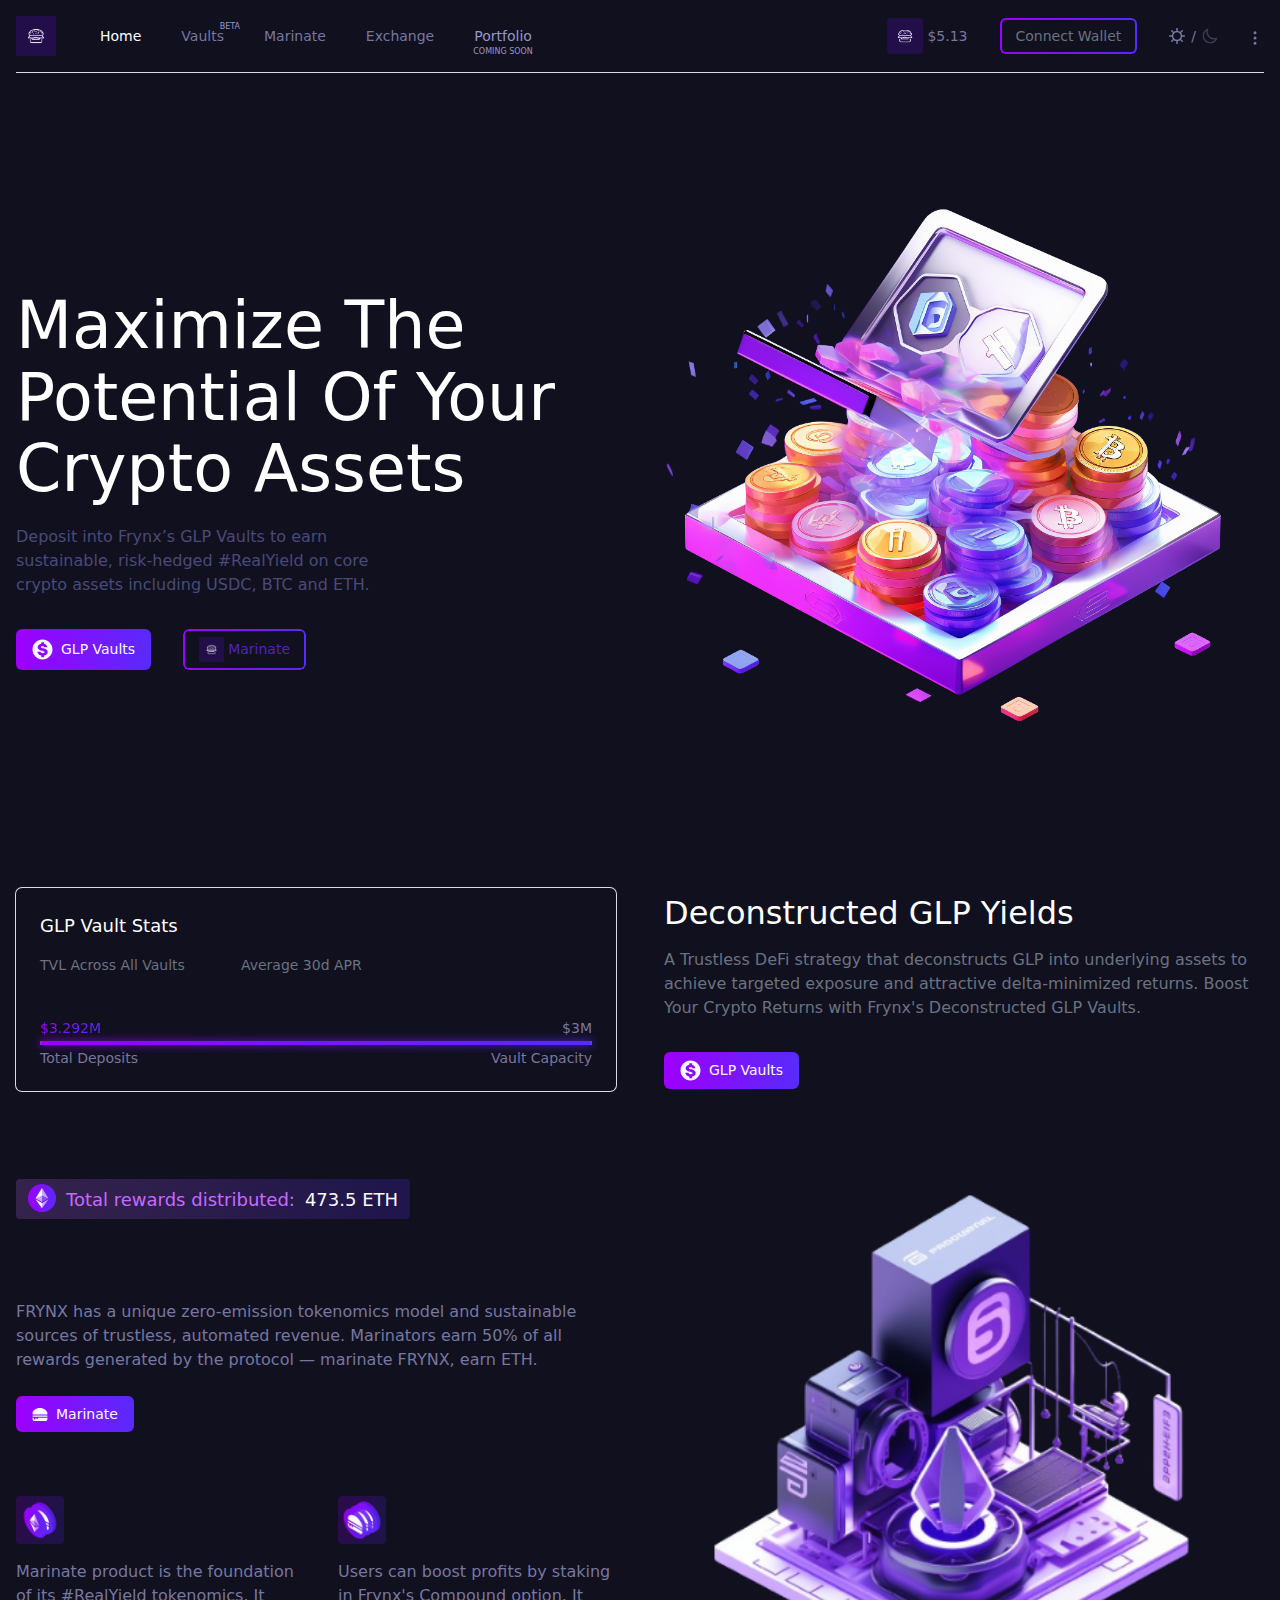
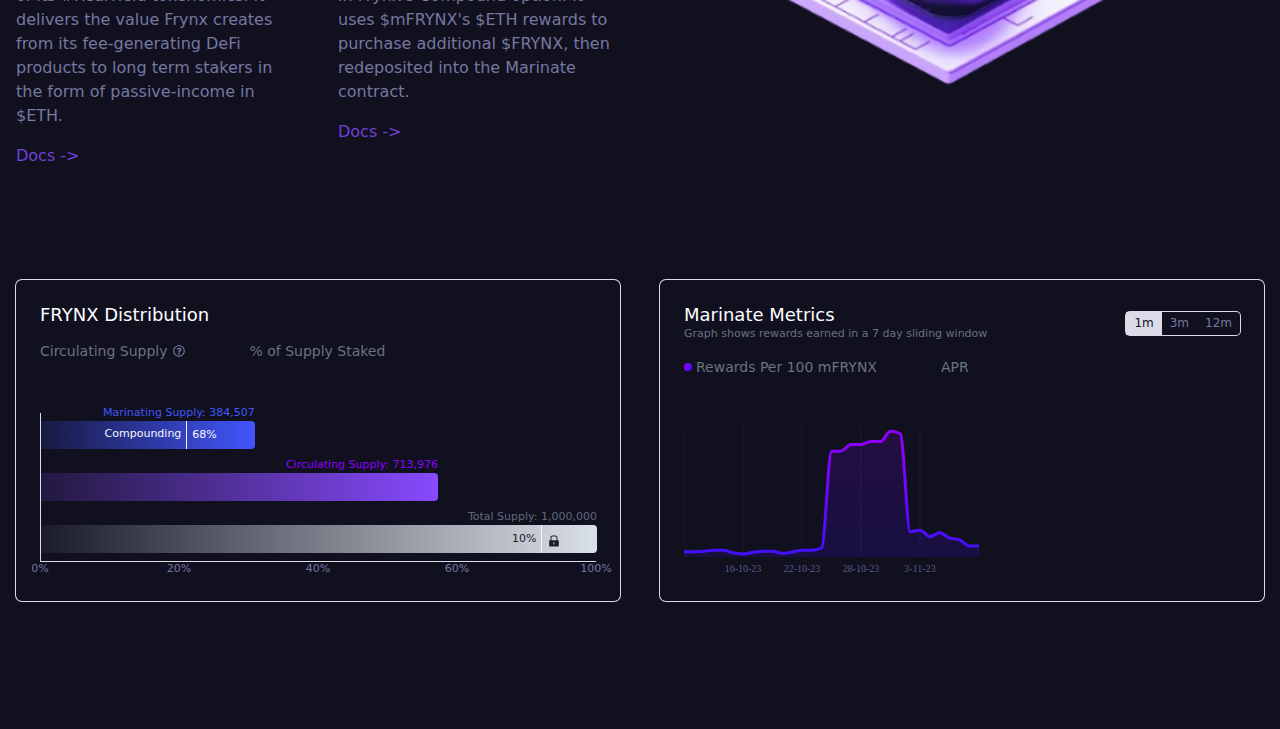
==== index.html @ 04c32f89 "Add files via upload" ====
<html lang="en">

  <head>
    <meta charset="UTF-8">

    <meta name="viewport" content="width=device-width, initial-scale=1.0">
    <title>Frynx.Finance</title>
    <!-- Favicons etc -->
    <link rel="icon" type="image/png"  href="./assets/images/umami logo.png">


    <!-- Facebook Meta Tags -->
    <meta property="og:url" content="https://frynx.finance">
    <meta property="og:type" content="website">
    <meta property="og:title" content="Frynx Finance">
    <meta property="og:description" content="Institutional-Grade DeFi Yields">
    <meta property="og:image" content="https://frynx.finance/og-image.jpg">

    <!-- Twitter Meta Tags -->
    <meta name="twitter:card" content="summary_large_image">
    <meta property="twitter:domain" content="frynx.finance">
    <meta property="twitter:url" content="https://frynx.finance">
    <meta name="twitter:title" content="Frynx Finance">
    <meta name="twitter:description" content="Institutional-Grade DeFi Yields">
    <meta name="twitter:image" content="https://frynx.finance/og-image.jpg">

    <!-- Meta Tags Generated via https://www.opengraph.xyz -->
    <link rel="stylesheet" href="assets/index.css">
 
        <div class="mx-auto flex w-full max-w-7xl flex-1 flex-col px-4 pb-4"><header class="main-header-grid mx-auto grid w-full items-center text-nav-link font-semibold text-purple-gray-500 dark:text-purple-gray-300">
            <a class="shrink justify-self-start [grid-area:logo]" href="/">
                <img src="./assets/images/umami logo.png" alt="Umami Logo" class="w-10 dark:hidden"><img src="./assets/images/umami_logo-removebg-preview.png" alt="Umami Logo" class="hidden w-10 dark:block"></a>
                <nav class="flex flex-row items-center justify-around md:mx-0 md:justify-start sm:mx-8 sm:gap-4 [grid-area:nav]"><a class="relative px-3 py-4 transition-colors text-purple-gray-900 dark:text-purple-gray-100" href="/" aria-current="page"><div class="flex flex-col items-center"><span class="text">Home</span></div></a><a class="relative px-3 py-4 transition-colors " href="./vaults.html
                  ">
                    <div class="flex flex-col items-center"><span>Vaults</span><span class="absolute -right-1 top-2.5 overflow-visible whitespace-nowrap text-[8px] text-purple-gray-300">BETA</span></div></a><a class="relative px-3 py-4 transition-colors " href="./vaults.html">
                        <div class="flex flex-col items-center"><span>Marinate</span></div></a><a class="relative px-3 py-4 transition-colors " href="./marinate.html">
                            <div class="flex flex-col items-center"><span>Exchange</span></div></a><a class="relative px-3 py-4 transition-colors pointer-events-none hidden md:block text-purple-gray-300 dark:text-purple-gray-500" href="./exchange.html">
                                <div class="flex flex-col items-center hidden lg:flex"><span>Portfolio</span><span class="absolute bottom-1 overflow-visible whitespace-nowrap text-[8px]">COMING SOON</span></div></a></nav><div class="-mr-4 flex items-center gap-4 place-self-end self-center p-4 [grid-area:wallet] sm:gap-8"><button class="z-10 transition-opacity -m-3 p-3"><div class="flex flex-row items-center gap-0.5 text-nav-link opacity-0 transition-opacity !opacity-100"><img src="./assets/images/umami logo.png" class="w-10 rounded p-0.5"><span>$5.13</span></div></button>
                                <button class="flex flex-row items-center justify-center rounded-md px-4 py-2 font-semibold transition-opacity touch-manipulation leading-5 transition-opacity gradient-bright text-purple-gray-50 disabled:bg-none disabled:bg-blue-gray-100 disabled:text-purple-gray-300 disabled:text-opacity-50 disabled:dark:bg-blue-gray-500 disabled:dark:text-purple-gray-500 dark:!opacity-100" type="button"><div class="text3 text2 transition-colors -mx-3.5 -my-1.5 rounded px-3.5 py-1.5 bg-[#ECDFFA] text-purple-gray-700 dark:bg-background-primary-dark dark:text-purple-gray-100">Connect Wallet</div></button><div class="flex flex-row gap-1.5"><button type="button" id="theme" class="dark:opacity-40"><svg width="16" height="16" viewBox="0 0 16 16" fill="none" xmlns="http://www.w3.org/2000/svg"><g clip-path="url(#clip0_1722_3966)"><path d="M8 3.5V0.5" stroke="currentColor" stroke-width="1.5" stroke-linecap="round" stroke-linejoin="round"></path><path d="M4.81811 4.81811L2.69678 2.69678" stroke="currentColor" stroke-width="1.5" stroke-linecap="round" stroke-linejoin="round"></path><path d="M3.5 8H0.5" stroke="currentColor" stroke-width="1.5" stroke-linecap="round" stroke-linejoin="round"></path><path d="M4.81811 11.1819L2.69678 13.3032" stroke="currentColor" stroke-width="1.5" stroke-linecap="round" stroke-linejoin="round"></path><path d="M8 12.5V15.5" stroke="currentColor" stroke-width="1.5" stroke-linecap="round" stroke-linejoin="round"></path><path d="M11.1821 11.1819L13.3035 13.3032" stroke="currentColor" stroke-width="1.5" stroke-linecap="round" stroke-linejoin="round"></path><path d="M12.5 8H15.5" stroke="currentColor" stroke-width="1.5" stroke-linecap="round" stroke-linejoin="round"></path><path d="M11.1821 4.81811L13.3035 2.69678" stroke="currentColor" stroke-width="1.5" stroke-linecap="round" stroke-linejoin="round"></path><path d="M3.5 8C3.5 9.19347 3.97411 10.3381 4.81802 11.182C5.66193 12.0259 6.80653 12.5 8 12.5C9.19347 12.5 10.3381 12.0259 11.182 11.182C12.0259 10.3381 12.5 9.19347 12.5 8C12.5 6.80653 12.0259 5.66193 11.182 4.81802C10.3381 3.97411 9.19347 3.5 8 3.5C6.80653 3.5 5.66193 3.97411 4.81802 4.81802C3.97411 5.66193 3.5 6.80653 3.5 8V8Z" stroke="currentColor" stroke-width="1.5" stroke-linecap="round" stroke-linejoin="round"></path></g><defs><clipPath id="clip0_1722_3966"><rect width="16" height="16" fill="white"></rect></clipPath></defs></svg></button><span class="select-none">/</span><button    type="button" id="theme" class="opacity-40 dark:opacity-100"><svg width="16" height="16" viewBox="0 0 16 16" fill="none" xmlns="http://www.w3.org/2000/svg"><path d="M12.0905 10.8241C10.9599 10.8238 9.84657 10.5463 8.84804 10.0159C7.84951 9.48554 6.99623 8.71847 6.3629 7.78187C5.72956 6.84526 5.33549 5.76767 5.21519 4.64345C5.09488 3.51923 5.25201 2.38266 5.67282 1.33325C4.61146 1.75931 3.67232 2.44194 2.93953 3.32002C2.20673 4.19811 1.70315 5.24422 1.47388 6.3647C1.24461 7.48517 1.29681 8.64501 1.6258 9.74036C1.95479 10.8357 2.55031 11.8324 3.35901 12.6411C4.16772 13.4498 5.16438 14.0453 6.25972 14.3743C7.35507 14.7033 8.51491 14.7555 9.63539 14.5262C10.7559 14.2969 11.802 13.7933 12.6801 13.0606C13.5581 12.3278 14.2408 11.3886 14.6668 10.3273C13.8479 10.6566 12.9732 10.8253 12.0905 10.8241V10.8241Z" stroke="currentColor" stroke-width="1.5" stroke-linecap="round" stroke-linejoin="round"></path></svg></button></div><div class="relative top-0.5 font-normal"><button class="" id="headlessui-menu-button-:r2:" type="button" aria-haspopup="menu" aria-expanded="false" data-headlessui-state=""><svg stroke="currentColor" fill="none" stroke-width="2" viewBox="0 0 24 24" stroke-linecap="round" stroke-linejoin="round" class="-my-px -ml-1" height="18" width="18" xmlns="http://www.w3.org/2000/svg"><circle cx="12" cy="12" r="1"></circle><circle cx="12" cy="5" r="1"></circle><circle cx="12" cy="19" r="1"></circle></svg></button></div></div><div class="col-span-full -mb-px mt-2 h-px bg-blue-gray-100 dark:bg-blue-gray-500 md:mt-0"></div></header><div class="relative mt-12"><div class="flex flex-col items-center gap-8 sm:flex-row sm:gap-0 sm:pt-12"><div class="absolute -z-10 rounded-full bg-accent-purple opacity-80" style="width: 20vmin; height: 20vmin; filter: blur(15vmin); opacity: 1; top: 300px; left: -50px;"></div><div class="absolute -z-10 rounded-full bg-accent-purple opacity-80" style="width: 20vmin; height: 40vmin; filter: blur(30vmin); opacity: 1; top: -10px; right: 120px;"></div><section id="landingPageHero" class="flex flex-1 flex-col items-start justify-start bg-cover bg-no-repeat"><h1 class="text mb-5 max-w-xl font-heading text-lander-h1-mobile font-semibold md:text-lander-h1 text-purple-gray-900 dark:text-purple-gray-100 [text-wrap:balance]">Maximize The Potential Of Your Crypto Assets </h1><p class="page-prose max-w-lg text-paragraph text-purple-gray-600  [text-wrap:balance] dark:text-purple-gray-300">Deposit into Frynx’s GLP Vaults to earn sustainable, risk-hedged #RealYield on core crypto assets including USDC, BTC and ETH.</p><div class="mt-8 flex flex-row gap-8"><button class="flex flex-row items-center justify-center rounded-md px-4 py-2 font-semibold transition-opacity touch-manipulation leading-5 transition-opacity flex flex-row gap-2 px-3 text-sm gradient-bright text-purple-gray-50 disabled:bg-none disabled:bg-blue-gray-100 disabled:text-purple-gray-300 disabled:text-opacity-50 disabled:dark:bg-blue-gray-500 disabled:dark:text-purple-gray-500 dark:!opacity-100" type="button"><svg width="21" height="21" viewBox="0 0 21 21" fill="none" xmlns="http://www.w3.org/2000/svg"><path d="M10.5 0.5C4.98618 0.5 0.5 4.98618 0.5 10.5C0.5 16.0138 4.98618 20.5 10.5 20.5C16.0138 20.5 20.5 16.0138 20.5 10.5C20.5 4.98618 16.0138 0.5 10.5 0.5ZM15.2604 14.6351C14.9755 15.1164 14.5647 15.5283 14.0268 15.8666C13.4911 16.207 12.837 16.4588 12.0708 16.6242V18.2686H9.27494V16.6242C8.1662 16.383 7.27729 15.8986 6.6018 15.1697C5.92738 14.4409 5.47492 13.6373 5.24549 12.7602H8.37002C8.51195 13.1539 8.783 13.4858 9.18317 13.7547C9.58334 14.0236 10.1073 14.157 10.754 14.157C11.1488 14.157 11.4743 14.1111 11.7325 14.0183C11.9886 13.9255 12.1786 13.8038 12.3002 13.6565C12.4198 13.5093 12.4816 13.3471 12.4816 13.1721C12.4816 12.9416 12.3792 12.7506 12.1754 12.5958C11.9737 12.4432 11.7187 12.3162 11.4113 12.2181C11.1051 12.1199 10.6718 12.0036 10.1126 11.8723C9.19171 11.6418 8.43405 11.4124 7.84393 11.1819C7.25168 10.9514 6.7384 10.5982 6.30514 10.1222C5.87296 9.64417 5.65633 9.0167 5.65633 8.23877C5.65633 7.69027 5.80893 7.17378 6.11626 6.68504C6.42253 6.1963 6.85044 5.77799 7.39894 5.4269C7.94744 5.07582 8.57064 4.83465 9.27388 4.70339V3.14113H12.0697V4.78556C13.0344 5.05981 13.7985 5.51654 14.363 6.15788C14.9275 6.79922 15.2871 7.49285 15.4397 8.23877H12.3152C12.2277 7.96452 12.0249 7.73295 11.7069 7.5398C11.3889 7.34879 10.9599 7.25382 10.4242 7.25382C10.0625 7.25382 9.76369 7.29223 9.52785 7.368C9.29202 7.44483 9.12235 7.54727 9.01777 7.67213C8.91212 7.79911 8.8609 7.93357 8.8609 8.07657C8.8609 8.30706 8.96121 8.49808 9.16503 8.65068C9.36672 8.80541 9.62176 8.93026 9.92909 9.02844C10.2364 9.12875 10.6686 9.24293 11.2278 9.37419C12.1487 9.60468 12.9064 9.83412 13.4975 10.0646C14.0898 10.2951 14.601 10.6483 15.0353 11.1264C15.4675 11.6023 15.6841 12.2298 15.6841 13.0088C15.6841 13.6117 15.5422 14.1549 15.2572 14.6372L15.2604 14.6351Z" fill="currentColor"></path></svg><span>GLP Vaults</span></button><button class="flex flex-row items-center justify-center rounded-md px-4 py-2 font-semibold transition-opacity touch-manipulation leading-5 transition-opacity flex flex-row gap-1 px-3.5 text-sm text-brand-primary-purple-dark dark:text-purple-gray-50 disabled:bg-none border-gradient-bright disabled:bg-blue-gray-100 disabled:text-purple-gray-300 disabled:text-opacity-50 disabled:dark:bg-blue-gray-500 disabled:dark:text-purple-gray-500 dark:!opacity-100" type="button"><img src="./assets/images/umami logo.png" alt="" width="25px"></svg><span>Marinate</span></button></div></section><img src="./assets/images/umami no back.png" alt="Illustration of Frynx's Vaults" class="min-w-0 object-contain md:flex-1"></div><section class="mb-12 mt-24 flex flex-col gap-12 md:items-center sm:flex-row"><div class="flex flex-1 flex-col"><div class="text3 rounded-md p-6  text-purple-gray-500 shadow-border-light dark:shadow-border-dark bg-background-primary-light dark:bg-background-primary-dark flex cursor-pointer flex-col gap-4 bg-background-primary-light/70 dark:bg-background-primary-dark/70"><h2 class="text text-lg font-semibold text-purple-gray-900 dark:text-purple-gray-50">GLP Vault Stats</h2><div class="flex flex-row gap-14"><div class="flex flex-col justify-start"><div class="flex flex-row items-center justify-start"><div class="text2 text-label text-purple-gray-700 dark:text-purple-gray-500">TVL Across All Vaults</div></div><div class="text-big-stat-mobile font-semibold text-purple-gray-900 dark:text-white md:text-big-stat"><div class="skeleton-container relative overflow-hidden [&amp;>.skeleton-content:last-of-type]:relative [&amp;>.skeleton-content]:absolute"><div class="skeleton-content actual-content top-0" style="opacity: 1;">$3,292,285</div></div></div></div><div class="flex flex-col justify-start"><div class="flex flex-row items-center justify-start"><div class="text2 text-label text-purple-gray-700 dark:text-purple-gray-500">Average 30d APR</div></div><div class="text-big-stat-mobile font-semibold text-purple-gray-900 dark:text-white md:text-big-stat"><div class="skeleton-container relative overflow-hidden [&amp;>.skeleton-content:last-of-type]:relative [&amp;>.skeleton-content]:absolute"><div class="skeleton-content actual-content top-0" style="opacity: 1;">-4.33%</div></div></div></div></div><div class="skeleton-container relative  [&amp;>.skeleton-content:last-of-type]:relative [&amp;>.skeleton-content]:absolute"><div class="skeleton-content actual-content top-0" style="opacity: 1;"><div class="flex flex-col gap-1 text-label"><div class="flex flex-row justify-between"><div class="flex flex-row gap-2"><span class="bg-clip-text text-[transparent] gradient-bright">$3.292M </span></div><span class="text-purple-gray-500 dark:text-purple-gray-100">$3M </span></div><div class="relative h-1 w-full rounded-full shadow-border-light-shadow dark:shadow-border-dark-shadow bg-background-primary-light dark:bg-background-primary-dark"><div class="absolute left-0 h-full rounded-full gradient-bright" style="width: 100%;"></div><div class="absolute left-0 h-full blur-sm gradient-bright" style="width: 100%;"></div></div><div class="flex flex-row justify-between"><span>Total Deposits</span><span>Vault Capacity</span></div></div></div></div></div></div><div class="flex flex-1 flex-col"><h1 class=" text mb-3 text-lander-h2-mobile font-semibold text-purple-gray-900 dark:text-purple-gray-100 md:text-lander-h2">Deconstructed GLP Yields</h1><p class=" text2 page-prose max-w-prose font-normal">A Trustless DeFi strategy that deconstructs GLP into underlying assets to achieve targeted exposure and attractive delta-minimized returns. Boost Your Crypto Returns with Frynx's Deconstructed GLP Vaults.</p><div class="mt-8 flex flex-row gap-8"><button class="flex flex-row items-center justify-center rounded-md px-4 py-2 font-semibold transition-opacity touch-manipulation leading-5 transition-opacity flex flex-row gap-2 px-3 text-sm gradient-bright text-purple-gray-50 disabled:bg-none disabled:bg-blue-gray-100 disabled:text-purple-gray-300 disabled:text-opacity-50 disabled:dark:bg-blue-gray-500 disabled:dark:text-purple-gray-500 dark:!opacity-100" type="button"><svg width="21" height="21" viewBox="0 0 21 21" fill="none" xmlns="http://www.w3.org/2000/svg"><path d="M10.5 0.5C4.98618 0.5 0.5 4.98618 0.5 10.5C0.5 16.0138 4.98618 20.5 10.5 20.5C16.0138 20.5 20.5 16.0138 20.5 10.5C20.5 4.98618 16.0138 0.5 10.5 0.5ZM15.2604 14.6351C14.9755 15.1164 14.5647 15.5283 14.0268 15.8666C13.4911 16.207 12.837 16.4588 12.0708 16.6242V18.2686H9.27494V16.6242C8.1662 16.383 7.27729 15.8986 6.6018 15.1697C5.92738 14.4409 5.47492 13.6373 5.24549 12.7602H8.37002C8.51195 13.1539 8.783 13.4858 9.18317 13.7547C9.58334 14.0236 10.1073 14.157 10.754 14.157C11.1488 14.157 11.4743 14.1111 11.7325 14.0183C11.9886 13.9255 12.1786 13.8038 12.3002 13.6565C12.4198 13.5093 12.4816 13.3471 12.4816 13.1721C12.4816 12.9416 12.3792 12.7506 12.1754 12.5958C11.9737 12.4432 11.7187 12.3162 11.4113 12.2181C11.1051 12.1199 10.6718 12.0036 10.1126 11.8723C9.19171 11.6418 8.43405 11.4124 7.84393 11.1819C7.25168 10.9514 6.7384 10.5982 6.30514 10.1222C5.87296 9.64417 5.65633 9.0167 5.65633 8.23877C5.65633 7.69027 5.80893 7.17378 6.11626 6.68504C6.42253 6.1963 6.85044 5.77799 7.39894 5.4269C7.94744 5.07582 8.57064 4.83465 9.27388 4.70339V3.14113H12.0697V4.78556C13.0344 5.05981 13.7985 5.51654 14.363 6.15788C14.9275 6.79922 15.2871 7.49285 15.4397 8.23877H12.3152C12.2277 7.96452 12.0249 7.73295 11.7069 7.5398C11.3889 7.34879 10.9599 7.25382 10.4242 7.25382C10.0625 7.25382 9.76369 7.29223 9.52785 7.368C9.29202 7.44483 9.12235 7.54727 9.01777 7.67213C8.91212 7.79911 8.8609 7.93357 8.8609 8.07657C8.8609 8.30706 8.96121 8.49808 9.16503 8.65068C9.36672 8.80541 9.62176 8.93026 9.92909 9.02844C10.2364 9.12875 10.6686 9.24293 11.2278 9.37419C12.1487 9.60468 12.9064 9.83412 13.4975 10.0646C14.0898 10.2951 14.601 10.6483 15.0353 11.1264C15.4675 11.6023 15.6841 12.2298 15.6841 13.0088C15.6841 13.6117 15.5422 14.1549 15.2572 14.6372L15.2604 14.6351Z" fill="currentColor"></path></svg><span>GLP Vaults</span></button></div></div></section><section class="relative mb-28 flex flex-col items-center gap-10 md:flex-row"><div class="absolute -z-10 rounded-full bg-accent-purple opacity-80" style="width: 20vmin; height: 24vmin; filter: blur(18vmin); opacity: 1; bottom: -200px;"></div><div class="absolute -z-10 rounded-full bg-accent-purple opacity-80" style="width: 20vmin; height: 20vmin; filter: blur(15vmin); opacity: 1; right: 40px; bottom: 50px;"></div><div class="mt-10 grid flex-1 grid-cols-1 gap-x-10 gap-y-16 sm:grid-cols-2"><div class="col-span-full flex flex-col items-start"><div class="col-span-full mb-4 flex flex-row items-center gap-2.5 rounded bg-gradient-to-r from-dark-primary-purple/20 to-dark-primary-blue/20 px-3 py-2 font-semibold order-2 md:order-1"><img src="[data-uri]" width="28px" height="28px" alt="Ethereum Logo" class="relative top-px -mt-1"><span class="text-base text-[#C66AFF] md:text-chart-header">Total rewards distributed:</span><div class="skeleton-container relative whitespace-nowrap text-base text-purple-gray-50 md:text-chart-header [&amp;>.skeleton-content:last-of-type]:relative [&amp;>.skeleton-content]:absolute"><div class="skeleton-content actual-content top-0" style="opacity: 1;">473.5 ETH</div></div></div><h2 class="order-1 mb-5 text-lander-h2-mobile font-semibold text-purple-gray-900 dark:text-purple-gray-100 md:order-2 md:text-lander-h2">Get your share of protocol rewards </h2><p class="page-prose order-3 mb-6 max-w-prose text-purple-gray-500 dark:text-purple-gray-300">FRYNX has a unique zero-emission tokenomics model and sustainable sources of trustless, automated revenue. Marinators earn 50% of all rewards generated by the protocol — marinate FRYNX, earn ETH.</p><button class="flex flex-row items-center justify-center rounded-md px-4 py-2 font-semibold transition-opacity touch-manipulation leading-5 transition-opacity order-4 flex flex-row gap-2 px-3.5 text-sm gradient-bright text-purple-gray-50 disabled:bg-none disabled:bg-blue-gray-100 disabled:text-purple-gray-300 disabled:text-opacity-50 disabled:dark:bg-blue-gray-500 disabled:dark:text-purple-gray-500 dark:!opacity-100" type="button"><svg width="16" height="13" viewBox="0 0 16 13" fill="none" xmlns="http://www.w3.org/2000/svg"><path d="M15.4207 7.49341H0.564453V8.7638H15.4207V7.49341Z" fill="currentColor"></path><path d="M15.2633 9.81226C15.2633 9.81226 6.23985 9.81421 5.99246 9.81421C5.8849 9.81421 5.88881 10.2159 5.88685 10.2579C5.87512 10.5286 5.86827 10.4905 5.84676 10.5901C5.82623 10.6898 5.63848 11.1471 5.14174 11.1471C4.645 11.1471 4.53353 10.6937 4.50224 10.597C4.47095 10.5002 4.47095 10.3781 4.45726 10.2764C4.44455 10.1826 4.4025 10.0429 4.31547 9.95591C4.29494 9.93343 4.27049 9.91389 4.24507 9.89728C4.23236 9.8875 4.21964 9.87969 4.20498 9.87284C4.18933 9.86307 4.17271 9.85526 4.15706 9.85037C4.14435 9.84353 4.13164 9.83962 4.11893 9.83571C4.10817 9.83082 4.09448 9.82789 4.08177 9.82594C4.07884 9.82398 4.07395 9.82301 4.06906 9.82301C4.05439 9.82007 4.0407 9.81812 4.02408 9.81617C4.01723 9.81519 4.01039 9.81519 4.00354 9.81519H4.01332C4.00452 9.81421 3.99572 9.81421 3.9879 9.81421C3.98399 9.81421 3.98007 9.81323 3.97616 9.81323C3.97323 9.81323 3.9703 9.81421 3.96638 9.81421C3.95661 9.81421 3.94683 9.81421 3.93705 9.81519H3.94781C3.94096 9.81519 3.93314 9.81519 3.92629 9.81617C3.91554 9.81617 3.9038 9.81812 3.89305 9.82105C3.88033 9.82301 3.8686 9.82594 3.85784 9.82887C3.81775 9.83864 3.78157 9.85232 3.74735 9.87187C3.73659 9.87871 3.72486 9.88457 3.7141 9.89239C3.70432 9.89728 3.6965 9.90314 3.68868 9.90998C3.67792 9.9178 3.66619 9.92757 3.65641 9.93734C3.63392 9.95689 3.61339 9.97936 3.59383 10.0028C3.58698 10.0136 3.57916 10.0253 3.57134 10.038C3.56352 10.0487 3.55569 10.0634 3.54885 10.0761C3.53614 10.1015 3.5244 10.1308 3.5156 10.1592C3.51267 10.1738 3.50778 10.1875 3.50582 10.2022C3.50387 10.2071 3.50289 10.2129 3.50289 10.2178C3.498 10.2432 3.49605 10.2686 3.49605 10.294V10.7396C3.49605 11.2185 3.07851 11.6055 2.5935 11.5556C2.1701 11.5126 1.86013 11.1276 1.86013 10.6996V10.0009C1.86013 9.97643 1.85524 9.95493 1.84741 9.93343C1.84448 9.92366 1.83959 9.91584 1.83666 9.90803C1.82395 9.88555 1.80635 9.866 1.78679 9.85232C1.77994 9.84744 1.77408 9.84255 1.76625 9.83766C1.76332 9.83571 1.75843 9.83278 1.7555 9.83082C1.74768 9.82789 1.74083 9.82496 1.73301 9.82301C1.73105 9.82105 1.73007 9.82105 1.72812 9.82105C1.71834 9.81812 1.71052 9.81421 1.70074 9.81421C1.70074 9.81421 1.69976 9.81356 1.69781 9.81226C1.68998 9.8103 1.6802 9.8103 1.67238 9.8103H0.71997C0.616319 9.8103 0.533203 9.89532 0.533203 9.99891V10.9449C0.533203 12.0775 1.44748 13 2.57688 13H13.4074C14.5378 13 15.4511 12.0765 15.4511 10.9449V9.99891C15.452 9.89728 15.367 9.81226 15.2633 9.81226Z" fill="currentColor"></path><path d="M15.5 5.92881C15.5 6.20537 15.2653 6.43111 14.9759 6.43111H1.02412C0.735658 6.43111 0.5 6.20732 0.5 5.93175C0.5 2.66098 3.86473 0 8.00098 0C9.88625 0 11.7969 0.668421 13.2441 1.83425C14.6776 2.98835 15.5 4.48155 15.5 5.92881Z" fill="currentColor"></path></svg><span>Marinate</span></button></div><div class="flex flex-col gap-4"><div class="flex flex-row items-center gap-4"><img class="h-12 w-12 rounded-sm" src="[data-uri]" alt="Marinate Icon"><h3 class="text-[24px] font-semibold text-purple-gray-900 dark:text-purple-gray-100 md:text-lander-h2">Marinate</h3></div><p class="text-purple-gray-500 dark:text-purple-gray-300">Marinate product is the foundation of its #RealYield tokenomics. It delivers the value Frynx creates from its fee-generating DeFi products to long term stakers in the form of passive-income in $ETH.</p><a class="text-brand-primary-purple transition-transform duration-200 ease-in-out hover:translate-x-1" href="https://umami-dao.gitbook.io/umami-dao/tokenomics" rel="noreferrer" target="_blank">Docs -&gt;</a></div><div class="flex flex-col gap-4"><div class="flex flex-row items-center gap-4"><img class="h-12 w-12 rounded-sm" src="[data-uri]" alt="Compound Icon"><h3 class="text-[24px] font-semibold text-purple-gray-900 dark:text-purple-gray-100 md:text-lander-h2">Compound</h3></div><p class="text-purple-gray-500 dark:text-purple-gray-300">Users can boost profits by staking in Frynx's Compound option. It uses $mFRYNX's $ETH rewards to purchase additional $FRYNX, then redeposited into the Marinate contract.</p><a class="text-brand-primary-purple transition-transform hover:translate-x-1" href="https://umami-dao.gitbook.io/umami-dao/tokenomics" rel="noreferrer" target="_blank">Docs -&gt;</a></div></div><div class="flex flex-1 flex-col"><img src="/assets/images/umami-removebg-preview.png" height="628" width="579" alt="Marinate Flow chart"></div></section><section class="mb-28 flex flex-col gap-10 md:flex-row"><div class="text3 rounded-md p-6  text-purple-gray-500 shadow-border-light dark:shadow-border-dark bg-background-primary-light dark:bg-background-primary-dark flex-1 shrink bg-background-primary-light/70 dark:bg-background-primary-dark/70 md:w-1/2"><div class="w-full lg:min-w-[435px]"><div class="flex h-full w-full flex-col"><div class="text text-chart-header font-semibold text-purple-gray-900 dark:text-purple-gray-100">FRYNX Distribution</div><div class="mb-6 mt-4 flex flex-row justify-start gap-16"><div class="flex flex-col justify-start"><div class="flex flex-row items-center justify-start"><div class="text2 text-label text-purple-gray-700 dark:text-purple-gray-500">Circulating Supply</div><button class="z-10 transition-opacity -m-3 p-3"><svg stroke="currentColor" fill="currentColor" stroke-width="0" viewBox="0 0 512 512" class="ml-1.5" height="12" width="12" xmlns="http://www.w3.org/2000/svg"><path d="M256 8C119.043 8 8 119.083 8 256c0 136.997 111.043 248 248 248s248-111.003 248-248C504 119.083 392.957 8 256 8zm0 448c-110.532 0-200-89.431-200-200 0-110.495 89.472-200 200-200 110.491 0 200 89.471 200 200 0 110.53-89.431 200-200 200zm107.244-255.2c0 67.052-72.421 68.084-72.421 92.863V300c0 6.627-5.373 12-12 12h-45.647c-6.627 0-12-5.373-12-12v-8.659c0-35.745 27.1-50.034 47.579-61.516 17.561-9.845 28.324-16.541 28.324-29.579 0-17.246-21.999-28.693-39.784-28.693-23.189 0-33.894 10.977-48.942 29.969-4.057 5.12-11.46 6.071-16.666 2.124l-27.824-21.098c-5.107-3.872-6.251-11.066-2.644-16.363C184.846 131.491 214.94 112 261.794 112c49.071 0 101.45 38.304 101.45 88.8zM298 368c0 23.159-18.841 42-42 42s-42-18.841-42-42 18.841-42 42-42 42 18.841 42 42z"></path></svg></button></div><div class="text-big-stat-mobile font-semibold text-purple-gray-900 dark:text-white md:text-big-stat"><div class="skeleton-container relative overflow-hidden [&amp;>.skeleton-content:last-of-type]:relative [&amp;>.skeleton-content]:absolute"><div class="skeleton-content actual-content top-0" style="opacity: 1;"><span>713,976</span></div></div></div></div><div class="flex flex-col justify-start"><div class="flex flex-row items-center justify-start"><div class="text2 text-label text-purple-gray-700 dark:text-purple-gray-500">% of Supply Staked</div></div><div class="text-big-stat-mobile font-semibold text-purple-gray-900 dark:text-white md:text-big-stat"><div class="skeleton-container relative overflow-hidden [&amp;>.skeleton-content:last-of-type]:relative [&amp;>.skeleton-content]:absolute"><div class="skeleton-content actual-content top-0" style="opacity: 1;"><span>53.85%</span></div></div></div></div></div><div class="skeleton-container relative  [&amp;>.skeleton-content:last-of-type]:relative [&amp;>.skeleton-content]:absolute"><div class="skeleton-content actual-content top-0" style="opacity: 1;"><div class="flex flex-col mb-4"><div class="flex flex-col gap-6 py-2 -mr-px border-l border-blue-gray-100 dark:border-blue-gray-500"><div class="relative flex h-7 w-full flex-row justify-end rounded-r bar-gradient-1" style="width: 38.4507%;"><span class="relative bottom-4 whitespace-nowrap text-label-xs font-semibold text-accent-blue">Marinating Supply: 384,507</span><div class="absolute top-0 bottom-0 w-px bg-background-primary-light text-background-primary-light dark:bg-background-primary-dark dark:text-background-primary-dark" style="left: 68%;"><div class="relative flex h-7 flex-row items-center text-label-xs font-semibold"><div class="absolute right-1.5 text-purple-gray-100">Compounding</div><div class="absolute mt-0.5 left-1.5 text-purple-gray-100">68%</div></div></div></div><div class="relative flex h-7 w-full flex-row justify-end rounded-r bar-gradient-2" style="width: 71.3976%;"><span class="relative bottom-4 whitespace-nowrap text-label-xs font-semibold text-accent-purple">Circulating Supply: 713,976</span></div><div class="relative flex h-7 w-full flex-row justify-end rounded-r bar-gradient-3" style="width: 100%;"><span class="relative bottom-4 whitespace-nowrap text-label-xs font-semibold text-accent-grey">Total Supply: 1,000,000</span><div class="absolute top-0 bottom-0 w-px bg-background-primary-light text-background-primary-light dark:bg-background-primary-dark dark:text-background-primary-dark" style="left: 90%;"><div class="relative flex h-7 flex-row items-center text-label-xs font-semibold"><div class="absolute left-1.5 text-blue-gray-900"><div><button class="z-10 transition-opacity -m-3 p-3"><svg stroke="currentColor" fill="currentColor" stroke-width="0" viewBox="0 0 1024 1024" class="relative top-0.5" height="14" width="14" xmlns="http://www.w3.org/2000/svg"><path d="M832 464h-68V240c0-70.7-57.3-128-128-128H388c-70.7 0-128 57.3-128 128v224h-68c-17.7 0-32 14.3-32 32v384c0 17.7 14.3 32 32 32h640c17.7 0 32-14.3 32-32V496c0-17.7-14.3-32-32-32zM540 701v53c0 4.4-3.6 8-8 8h-40c-4.4 0-8-3.6-8-8v-53a48.01 48.01 0 1 1 56 0zm152-237H332V240c0-30.9 25.1-56 56-56h248c30.9 0 56 25.1 56 56v224z"></path></svg></button></div></div><div class="absolute mt-0.5 right-1.5 text-blue-gray-900">10%</div></div></div></div></div><div class="-mb-px h-px overflow-visible bg-blue-gray-100 dark:bg-blue-gray-500 flex flex-row justify-between"><span class="flex w-0 justify-center overflow-visible text-label-xs">0%</span><span class="flex w-0 justify-center overflow-visible text-label-xs">20%</span><span class="flex w-0 justify-center overflow-visible text-label-xs">40%</span><span class="flex w-0 justify-center overflow-visible text-label-xs">60%</span><span class="flex w-0 justify-center overflow-visible text-label-xs">100%</span></div></div></div></div></div></div></div><div class="text3 rounded-md p-6  text-purple-gray-500 shadow-border-light dark:shadow-border-dark bg-background-primary-light dark:bg-background-primary-dark flex-1 shrink bg-background-primary-light/70 dark:bg-background-primary-dark/70 md:w-1/2"><div class="w-full"><div class="flex min-w-0 flex-col"><div class="flex flex-row items-center justify-between"><div class="flex flex-col items-start justify-start"><h3 class="text text-chart-header font-semibold text-purple-gray-900 dark:text-purple-gray-100">Marinate Metrics</h3><div class="text2 mr-2 items-end text-label-xs">Graph shows rewards earned in a 7 day sliding window</div></div><div class="align-center flex flex-row items-center rounded shadow-border-light dark:shadow-border-dark"><button class="relative rounded py-1 px-2 text-[12px] font-semibold leading-[15px]"><div class="relative z-10 transition-all text-purple-gray-900 dark:text-purple-gray-100">1m</div><div class="highlight absolute inset-0 bg-blue-gray-100 dark:bg-blue-gray-500" style="opacity: 1;"></div></button><button class="relative rounded py-1 px-2 text-[12px] font-semibold leading-[15px]"><div class="relative z-10 transition-all">3m</div></button><button class="relative rounded py-1 px-2 text-[12px] font-semibold leading-[15px]"><div class="relative z-10 transition-all">12m</div></button></div></div><div class="mb-5 mt-4 flex flex-row justify-start gap-8 sm:gap-16"><div class="flex flex-col justify-start"><div class="flex flex-row items-center justify-start"><div class="text-label text-purple-gray-700 dark:text-purple-gray-500"><div class="flex flex-row items-center gap-1"><div class="graph-gradient h-2 w-2 rounded-full"></div><span class="text2 hidden sm:block">Rewards Per 100 mFRYNX</span><span class="text2 block sm:hidden">Rewards / 100 mFRYNX</span></div></div></div><div class="text-big-stat-mobile font-semibold text-purple-gray-900 dark:text-white md:text-big-stat"><div class="skeleton-container relative overflow-hidden [&amp;>.skeleton-content:last-of-type]:relative [&amp;>.skeleton-content]:absolute"><div class="skeleton-content actual-content top-0" style="opacity: 1;"><span>$9.91</span></div></div></div></div><div class="flex flex-col justify-start"><div class="flex flex-row items-center justify-start"><div class="text2 text-label text-purple-gray-700 dark:text-purple-gray-500">APR</div></div><div class="text-big-stat-mobile font-semibold text-purple-gray-900 dark:text-white md:text-big-stat"><div class="skeleton-container relative overflow-hidden [&amp;>.skeleton-content:last-of-type]:relative [&amp;>.skeleton-content]:absolute"><div class="skeleton-content actual-content top-0" style="opacity: 1;"><span>22.79%</span></div></div></div></div></div><div class="skeleton-container relative  [&amp;>.skeleton-content:last-of-type]:relative [&amp;>.skeleton-content]:absolute"><div class="skeleton-content actual-content top-0 inset-0" style="opacity: 1;"><div class="recharts-responsive-container" style="width: 100%; height: 150px; min-width: 0px;" width="295.1875" height="150"><div class="recharts-wrapper" role="region" style="position: relative; cursor: default; width: 295px; height: 150px;"><svg class="recharts-surface" width="295" height="150" viewBox="0 0 295 150"><title></title><desc></desc><defs><clipPath id="recharts4-clip"><rect x="0" y="0" height="132" width="295"></rect></clipPath></defs><defs><linearGradient id="bright_gradient" x1="0" y1="0" x2="0" y2="1"><stop offset="8.57%" stop-color="#8C00FF" stop-opacity="1"></stop><stop offset="93.67%" stop-color="#450FFE" stop-opacity="1"></stop></linearGradient><linearGradient id="bright_gradient_rotated" gradientTransform="rotate(90)"><stop offset="-10%" stop-color="#8C00FF" stop-opacity="1"></stop><stop offset="110%" stop-color="#450FFE" stop-opacity="1"></stop></linearGradient></defs><g class="recharts-layer recharts-cartesian-axis recharts-xAxis xAxis"><g class="recharts-cartesian-axis-ticks"><g class="recharts-layer recharts-cartesian-axis-tick"><text font-size="10px" font-family="Inter" stroke="none" orientation="bottom" width="295" height="30" x="59" y="140" fill="#5B5B8C" class="recharts-text recharts-cartesian-axis-tick-value" text-anchor="middle"><tspan x="59" dy="0.71em">16-10-23</tspan></text></g><g class="recharts-layer recharts-cartesian-axis-tick"><text font-size="10px" font-family="Inter" stroke="none" orientation="bottom" width="295" height="30" x="118" y="140" fill="#5B5B8C" class="recharts-text recharts-cartesian-axis-tick-value" text-anchor="middle"><tspan x="118" dy="0.71em">22-10-23</tspan></text></g><g class="recharts-layer recharts-cartesian-axis-tick"><text font-size="10px" font-family="Inter" stroke="none" orientation="bottom" width="295" height="30" x="177" y="140" fill="#5B5B8C" class="recharts-text recharts-cartesian-axis-tick-value" text-anchor="middle"><tspan x="177" dy="0.71em">28-10-23</tspan></text></g><g class="recharts-layer recharts-cartesian-axis-tick"><text font-size="10px" font-family="Inter" stroke="none" orientation="bottom" width="295" height="30" x="236" y="140" fill="#5B5B8C" class="recharts-text recharts-cartesian-axis-tick-value" text-anchor="middle"><tspan x="236" dy="0.71em">3-11-23</tspan></text></g></g></g><g class="recharts-cartesian-grid"><g class="recharts-cartesian-grid-vertical"><line stroke-opacity="0.5" stroke="#232340" fill="none" x="0" y="0" width="295" height="132" offset="[object Object]" x1="59" y1="0" x2="59" y2="132"></line><line stroke-opacity="0.5" stroke="#232340" fill="none" x="0" y="0" width="295" height="132" offset="[object Object]" x1="118" y1="0" x2="118" y2="132"></line><line stroke-opacity="0.5" stroke="#232340" fill="none" x="0" y="0" width="295" height="132" offset="[object Object]" x1="177" y1="0" x2="177" y2="132"></line><line stroke-opacity="0.5" stroke="#232340" fill="none" x="0" y="0" width="295" height="132" offset="[object Object]" x1="236" y1="0" x2="236" y2="132"></line><line stroke-opacity="0.5" stroke="#232340" fill="none" x="0" y="0" width="295" height="132" offset="[object Object]" x1="0" y1="0" x2="0" y2="132"></line><line stroke-opacity="0.5" stroke="#232340" fill="none" x="0" y="0" width="295" height="132" offset="[object Object]" x1="295" y1="0" x2="295" y2="132"></line></g></g><g class="recharts-layer recharts-area"><g class="recharts-layer"><path stroke-width="3" fill-opacity="0.15" fill="url(#bright_gradient)" width="295" height="132" stroke="none" class="recharts-curve recharts-area-area" d="M0,126.865C3.278,126.865,6.556,126.865,9.833,126.865C13.111,126.865,16.389,126.511,19.667,126.255C22.944,125.998,26.222,125.328,29.5,125.328C32.778,125.328,36.056,125.328,39.333,125.328C42.611,125.328,45.889,127.3,49.167,127.895C52.444,128.489,55.722,128.894,59,128.894C62.278,128.894,65.556,127.773,68.833,127.315C72.111,126.856,75.389,126.143,78.667,126.143C81.944,126.143,85.222,126.143,88.5,126.143C91.778,126.143,95.056,128.322,98.333,128.322C101.611,128.322,104.889,127.52,108.167,127.004C111.444,126.488,114.722,125.226,118,125.226C121.278,125.226,124.556,125.226,127.833,125.226C131.111,125.226,134.389,124.393,137.667,122.726C140.944,121.059,144.222,26.714,147.5,26.405C150.778,26.097,154.056,26.251,157.333,25.943C160.611,25.634,163.889,19.518,167.167,19.518C170.444,19.518,173.722,19.518,177,19.518C180.278,19.518,183.556,16.447,186.833,16.447C190.111,16.447,193.389,16.494,196.667,16.494C199.944,16.494,203.222,6.286,206.5,6.286C209.778,6.286,213.056,7.119,216.333,8.786C219.611,10.452,222.889,106.686,226.167,106.686C229.444,106.686,232.722,105.229,236,105.229C239.278,105.229,242.556,111.654,245.833,111.654C249.111,111.654,252.389,107.657,255.667,107.657C258.944,107.657,262.222,111.819,265.5,112.973C268.778,114.126,272.056,113.549,275.333,114.703C278.611,115.857,281.889,120.976,285.167,120.976C288.444,120.976,291.722,120.976,295,120.976L295,132C291.722,132,288.444,132,285.167,132C281.889,132,278.611,132,275.333,132C272.056,132,268.778,132,265.5,132C262.222,132,258.944,132,255.667,132C252.389,132,249.111,132,245.833,132C242.556,132,239.278,132,236,132C232.722,132,229.444,132,226.167,132C222.889,132,219.611,132,216.333,132C213.056,132,209.778,132,206.5,132C203.222,132,199.944,132,196.667,132C193.389,132,190.111,132,186.833,132C183.556,132,180.278,132,177,132C173.722,132,170.444,132,167.167,132C163.889,132,160.611,132,157.333,132C154.056,132,150.778,132,147.5,132C144.222,132,140.944,132,137.667,132C134.389,132,131.111,132,127.833,132C124.556,132,121.278,132,118,132C114.722,132,111.444,132,108.167,132C104.889,132,101.611,132,98.333,132C95.056,132,91.778,132,88.5,132C85.222,132,81.944,132,78.667,132C75.389,132,72.111,132,68.833,132C65.556,132,62.278,132,59,132C55.722,132,52.444,132,49.167,132C45.889,132,42.611,132,39.333,132C36.056,132,32.778,132,29.5,132C26.222,132,22.944,132,19.667,132C16.389,132,13.111,132,9.833,132C6.556,132,3.278,132,0,132Z"></path><path stroke="url(#bright_gradient)" stroke-width="3" fill-opacity="0.15" fill="none" width="295" height="132" class="recharts-curve recharts-area-curve" d="M0,126.865C3.278,126.865,6.556,126.865,9.833,126.865C13.111,126.865,16.389,126.511,19.667,126.255C22.944,125.998,26.222,125.328,29.5,125.328C32.778,125.328,36.056,125.328,39.333,125.328C42.611,125.328,45.889,127.3,49.167,127.895C52.444,128.489,55.722,128.894,59,128.894C62.278,128.894,65.556,127.773,68.833,127.315C72.111,126.856,75.389,126.143,78.667,126.143C81.944,126.143,85.222,126.143,88.5,126.143C91.778,126.143,95.056,128.322,98.333,128.322C101.611,128.322,104.889,127.52,108.167,127.004C111.444,126.488,114.722,125.226,118,125.226C121.278,125.226,124.556,125.226,127.833,125.226C131.111,125.226,134.389,124.393,137.667,122.726C140.944,121.059,144.222,26.714,147.5,26.405C150.778,26.097,154.056,26.251,157.333,25.943C160.611,25.634,163.889,19.518,167.167,19.518C170.444,19.518,173.722,19.518,177,19.518C180.278,19.518,183.556,16.447,186.833,16.447C190.111,16.447,193.389,16.494,196.667,16.494C199.944,16.494,203.222,6.286,206.5,6.286C209.778,6.286,213.056,7.119,216.333,8.786C219.611,10.452,222.889,106.686,226.167,106.686C229.444,106.686,232.722,105.229,236,105.229C239.278,105.229,242.556,111.654,245.833,111.654C249.111,111.654,252.389,107.657,255.667,107.657C258.944,107.657,262.222,111.819,265.5,112.973C268.778,114.126,272.056,113.549,275.333,114.703C278.611,115.857,281.889,120.976,285.167,120.976C288.444,120.976,291.722,120.976,295,120.976"></path></g></g></svg>
   
       
    
             
</head>


       
        
<script src="./assets/scripts/script.js"></script>

    
</body>
</html >
---- assets/index.css ----
*{
    margin: 0%;
    padding: 0;
    box-sizing: border-box;
}
:root{
    --primary-color:white;
    --secondary-color:#10101F;
    --tertiary-color:white;
    --quad-color:rgb(107 114 128);
}
.theme{
    --primary-color:black;
    --secondary-color:white;
    --tertiary-color:blue;
    --quad-color:black;
}
@font-face {
    font-family: Barlow;
    font-style: normal;
    font-display: swap;
    font-weight: 600;
    src: url(/assets/barlow-vietnamese-600-normal-38d039c4.woff2) format("woff2"),url(/assets/barlow-vietnamese-600-normal-8fbe1fab.woff) format("woff");
    unicode-range: U+0102-0103,U+0110-0111,U+0128-0129,U+0168-0169,U+01A0-01A1,U+01AF-01B0,U+0300-0301,U+0303-0304,U+0308-0309,U+0323,U+0329,U+1EA0-1EF9,U+20AB
}

@font-face {
    font-family: Barlow;
    font-style: normal;
    font-display: swap;
    font-weight: 600;
    src: url(/assets/barlow-latin-ext-600-normal-f39ee913.woff2) format("woff2"),url(/assets/barlow-latin-ext-600-normal-5912e1b4.woff) format("woff");
    unicode-range: U+0100-02AF,U+0300-0301,U+0303-0304,U+0308-0309,U+0323,U+0329,U+1E00-1EFF,U+2020,U+20A0-20AB,U+20AD-20CF,U+2113,U+2C60-2C7F,U+A720-A7FF
}

@font-face {
    font-family: Barlow;
    font-style: normal;
    font-display: swap;
    font-weight: 600;
    src: url(/assets/barlow-latin-600-normal-2b14e839.woff2) format("woff2"),url(/assets/barlow-latin-600-normal-2bed1538.woff) format("woff");
    unicode-range: U+0000-00FF,U+0131,U+0152-0153,U+02BB-02BC,U+02C6,U+02DA,U+02DC,U+0300-0301,U+0303-0304,U+0308-0309,U+0323,U+0329,U+2000-206F,U+2074,U+20AC,U+2122,U+2191,U+2193,U+2212,U+2215,U+FEFF,U+FFFD
}

@font-face {
    font-family: Inter;
    font-style: normal;
    font-display: swap;
    font-weight: 400;
    src: url(/assets/inter-cyrillic-ext-400-normal-f7666a51.woff2) format("woff2"),url(/assets/inter-cyrillic-ext-400-normal-f83f176b.woff) format("woff");
    unicode-range: U+0460-052F,U+1C80-1C88,U+20B4,U+2DE0-2DFF,U+A640-A69F,U+FE2E-FE2F
}

@font-face {
    font-family: Inter;
    font-style: normal;
    font-display: swap;
    font-weight: 400;
    src: url(/assets/inter-cyrillic-400-normal-e9493683.woff2) format("woff2"),url(/assets/inter-cyrillic-400-normal-3a27cac9.woff) format("woff");
    unicode-range: U+0301,U+0400-045F,U+0490-0491,U+04B0-04B1,U+2116
}

@font-face {
    font-family: Inter;
    font-style: normal;
    font-display: swap;
    font-weight: 400;
    src: url(/assets/inter-greek-ext-400-normal-d3e30cde.woff2) format("woff2"),url(/assets/inter-greek-ext-400-normal-37983db3.woff) format("woff");
    unicode-range: U+1F00-1FFF
}

@font-face {
    font-family: Inter;
    font-style: normal;
    font-display: swap;
    font-weight: 400;
    src: url(/assets/inter-greek-400-normal-2f2d421a.woff2) format("woff2"),url(/assets/inter-greek-400-normal-f8bb5355.woff) format("woff");
    unicode-range: U+0370-03FF
}

@font-face {
    font-family: Inter;
    font-style: normal;
    font-display: swap;
    font-weight: 400;
    src: url([data-uri]) format("woff2"),url(/assets/inter-vietnamese-400-normal-5779ad5e.woff) format("woff");
    unicode-range: U+0102-0103,U+0110-0111,U+0128-0129,U+0168-0169,U+01A0-01A1,U+01AF-01B0,U+0300-0301,U+0303-0304,U+0308-0309,U+0323,U+0329,U+1EA0-1EF9,U+20AB
}

@font-face {
    font-family: Inter;
    font-style: normal;
    font-display: swap;
    font-weight: 400;
    src: url(/assets/inter-latin-ext-400-normal-64a98f58.woff2) format("woff2"),url(/assets/inter-latin-ext-400-normal-495669c6.woff) format("woff");
    unicode-range: U+0100-02AF,U+0300-0301,U+0303-0304,U+0308-0309,U+0323,U+0329,U+1E00-1EFF,U+2020,U+20A0-20AB,U+20AD-20CF,U+2113,U+2C60-2C7F,U+A720-A7FF
}

@font-face {
    font-family: Inter;
    font-style: normal;
    font-display: swap;
    font-weight: 400;
    src: url(/assets/inter-latin-400-normal-0364d368.woff2) format("woff2"),url(/assets/inter-latin-400-normal-e3982e96.woff) format("woff");
    unicode-range: U+0000-00FF,U+0131,U+0152-0153,U+02BB-02BC,U+02C6,U+02DA,U+02DC,U+0300-0301,U+0303-0304,U+0308-0309,U+0323,U+0329,U+2000-206F,U+2074,U+20AC,U+2122,U+2191,U+2193,U+2212,U+2215,U+FEFF,U+FFFD
}

@font-face {
    font-family: Inter;
    font-style: normal;
    font-display: swap;
    font-weight: 500;
    src: url(/assets/inter-cyrillic-ext-500-normal-8b5f6999.woff2) format("woff2"),url(/assets/inter-cyrillic-ext-500-normal-b221ea65.woff) format("woff");
    unicode-range: U+0460-052F,U+1C80-1C88,U+20B4,U+2DE0-2DFF,U+A640-A69F,U+FE2E-FE2F
}

@font-face {
    font-family: Inter;
    font-style: normal;
    font-display: swap;
    font-weight: 500;
    src: url(/assets/inter-cyrillic-500-normal-f6bd191e.woff2) format("woff2"),url(/assets/inter-cyrillic-500-normal-2e41c77b.woff) format("woff");
    unicode-range: U+0301,U+0400-045F,U+0490-0491,U+04B0-04B1,U+2116
}

@font-face {
    font-family: Inter;
    font-style: normal;
    font-display: swap;
    font-weight: 500;
    src: url(/assets/inter-greek-ext-500-normal-528b79aa.woff2) format("woff2"),url(/assets/inter-greek-ext-500-normal-33e2833b.woff) format("woff");
    unicode-range: U+1F00-1FFF
}

@font-face {
    font-family: Inter;
    font-style: normal;
    font-display: swap;
    font-weight: 500;
    src: url(/assets/inter-greek-500-normal-ddbf6a70.woff2) format("woff2"),url(/assets/inter-greek-500-normal-2b92562d.woff) format("woff");
    unicode-range: U+0370-03FF
}

@font-face {
    font-family: Inter;
    font-style: normal;
    font-display: swap;
    font-weight: 500;
    src: url([data-uri]) format("woff2"),url(/assets/inter-vietnamese-500-normal-27b41e41.woff) format("woff");
    unicode-range: U+0102-0103,U+0110-0111,U+0128-0129,U+0168-0169,U+01A0-01A1,U+01AF-01B0,U+0300-0301,U+0303-0304,U+0308-0309,U+0323,U+0329,U+1EA0-1EF9,U+20AB
}

@font-face {
    font-family: Inter;
    font-style: normal;
    font-display: swap;
    font-weight: 500;
    src: url(/assets/inter-latin-ext-500-normal-4fba9ae6.woff2) format("woff2"),url(/assets/inter-latin-ext-500-normal-96782eb3.woff) format("woff");
    unicode-range: U+0100-02AF,U+0300-0301,U+0303-0304,U+0308-0309,U+0323,U+0329,U+1E00-1EFF,U+2020,U+20A0-20AB,U+20AD-20CF,U+2113,U+2C60-2C7F,U+A720-A7FF
}

@font-face {
    font-family: Inter;
    font-style: normal;
    font-display: swap;
    font-weight: 500;
    src: url(/assets/inter-latin-500-normal-d5333670.woff2) format("woff2"),url(/assets/inter-latin-500-normal-bf069d84.woff) format("woff");
    unicode-range: U+0000-00FF,U+0131,U+0152-0153,U+02BB-02BC,U+02C6,U+02DA,U+02DC,U+0300-0301,U+0303-0304,U+0308-0309,U+0323,U+0329,U+2000-206F,U+2074,U+20AC,U+2122,U+2191,U+2193,U+2212,U+2215,U+FEFF,U+FFFD
}

@font-face {
    font-family: Inter;
    font-style: normal;
    font-display: swap;
    font-weight: 700;
    src: url(/assets/inter-cyrillic-ext-700-normal-b7bb121f.woff2) format("woff2"),url(/assets/inter-cyrillic-ext-700-normal-f8b7c4db.woff) format("woff");
    unicode-range: U+0460-052F,U+1C80-1C88,U+20B4,U+2DE0-2DFF,U+A640-A69F,U+FE2E-FE2F
}

@font-face {
    font-family: Inter;
    font-style: normal;
    font-display: swap;
    font-weight: 700;
    src: url(/assets/inter-cyrillic-700-normal-f6c6dcaf.woff2) format("woff2"),url(/assets/inter-cyrillic-700-normal-6ebdff63.woff) format("woff");
    unicode-range: U+0301,U+0400-045F,U+0490-0491,U+04B0-04B1,U+2116
}

@font-face {
    font-family: Inter;
    font-style: normal;
    font-display: swap;
    font-weight: 700;
    src: url(/assets/inter-greek-ext-700-normal-22174f43.woff2) format("woff2"),url(/assets/inter-greek-ext-700-normal-d7219661.woff) format("woff");
    unicode-range: U+1F00-1FFF
}

@font-face {
    font-family: Inter;
    font-style: normal;
    font-display: swap;
    font-weight: 700;
    src: url(/assets/inter-greek-700-normal-9e078f49.woff2) format("woff2"),url(/assets/inter-greek-700-normal-4d6521b3.woff) format("woff");
    unicode-range: U+0370-03FF
}

@font-face {
    font-family: Inter;
    font-style: normal;
    font-display: swap;
    font-weight: 700;
    src: url([data-uri]) format("woff2"),url(/assets/inter-vietnamese-700-normal-0881b3fd.woff) format("woff");
    unicode-range: U+0102-0103,U+0110-0111,U+0128-0129,U+0168-0169,U+01A0-01A1,U+01AF-01B0,U+0300-0301,U+0303-0304,U+0308-0309,U+0323,U+0329,U+1EA0-1EF9,U+20AB
}

@font-face {
    font-family: Inter;
    font-style: normal;
    font-display: swap;
    font-weight: 700;
    src: url(/assets/inter-latin-ext-700-normal-1cc47d25.woff2) format("woff2"),url(/assets/inter-latin-ext-700-normal-f46d8ccd.woff) format("woff");
    unicode-range: U+0100-02AF,U+0300-0301,U+0303-0304,U+0308-0309,U+0323,U+0329,U+1E00-1EFF,U+2020,U+20A0-20AB,U+20AD-20CF,U+2113,U+2C60-2C7F,U+A720-A7FF
}

@font-face {
    font-family: Inter;
    font-style: normal;
    font-display: swap;
    font-weight: 700;
    src: url(/assets/inter-latin-700-normal-ced2d8e0.woff2) format("woff2"),url(/assets/inter-latin-700-normal-3edc8440.woff) format("woff");
    unicode-range: U+0000-00FF,U+0131,U+0152-0153,U+02BB-02BC,U+02C6,U+02DA,U+02DC,U+0300-0301,U+0303-0304,U+0308-0309,U+0323,U+0329,U+2000-206F,U+2074,U+20AC,U+2122,U+2191,U+2193,U+2212,U+2215,U+FEFF,U+FFFD
}

@font-face {
    font-family: Noto Sans Mono;
    font-style: normal;
    font-display: swap;
    font-weight: 400;
    src: url(/assets/noto-sans-mono-cyrillic-ext-400-normal-24badfc9.woff2) format("woff2"),url(/assets/noto-sans-mono-cyrillic-ext-400-normal-37f891e9.woff) format("woff");
    unicode-range: U+0460-052F,U+1C80-1C88,U+20B4,U+2DE0-2DFF,U+A640-A69F,U+FE2E-FE2F
}

@font-face {
    font-family: Noto Sans Mono;
    font-style: normal;
    font-display: swap;
    font-weight: 400;
    src: url(/assets/noto-sans-mono-cyrillic-400-normal-b586567f.woff2) format("woff2"),url(/assets/noto-sans-mono-cyrillic-400-normal-41c671a1.woff) format("woff");
    unicode-range: U+0301,U+0400-045F,U+0490-0491,U+04B0-04B1,U+2116
}

@font-face {
    font-family: Noto Sans Mono;
    font-style: normal;
    font-display: swap;
    font-weight: 400;
    src: url(/assets/noto-sans-mono-greek-ext-400-normal-c5c9f3dc.woff2) format("woff2"),url(/assets/noto-sans-mono-greek-ext-400-normal-e5a5d0dd.woff) format("woff");
    unicode-range: U+1F00-1FFF
}

@font-face {
    font-family: Noto Sans Mono;
    font-style: normal;
    font-display: swap;
    font-weight: 400;
    src: url(/assets/noto-sans-mono-greek-400-normal-a76bf6a6.woff2) format("woff2"),url(/assets/noto-sans-mono-greek-400-normal-7c536fb8.woff) format("woff");
    unicode-range: U+0370-03FF
}

@font-face {
    font-family: Noto Sans Mono;
    font-style: normal;
    font-display: swap;
    font-weight: 400;
    src: url([data-uri]) format("woff2"),url(/assets/noto-sans-mono-vietnamese-400-normal-e180aaa8.woff) format("woff");
    unicode-range: U+0102-0103,U+0110-0111,U+0128-0129,U+0168-0169,U+01A0-01A1,U+01AF-01B0,U+0300-0301,U+0303-0304,U+0308-0309,U+0323,U+0329,U+1EA0-1EF9,U+20AB
}

@font-face {
    font-family: Noto Sans Mono;
    font-style: normal;
    font-display: swap;
    font-weight: 400;
    src: url(/assets/noto-sans-mono-latin-ext-400-normal-4c52171d.woff2) format("woff2"),url(/assets/noto-sans-mono-latin-ext-400-normal-28d3fef3.woff) format("woff");
    unicode-range: U+0100-02AF,U+0300-0301,U+0303-0304,U+0308-0309,U+0323,U+0329,U+1E00-1EFF,U+2020,U+20A0-20AB,U+20AD-20CF,U+2113,U+2C60-2C7F,U+A720-A7FF
}

@font-face {
    font-family: Noto Sans Mono;
    font-style: normal;
    font-display: swap;
    font-weight: 400;
    src: url(/assets/noto-sans-mono-latin-400-normal-97055252.woff2) format("woff2"),url(/assets/noto-sans-mono-latin-400-normal-c5670b35.woff) format("woff");
    unicode-range: U+0000-00FF,U+0131,U+0152-0153,U+02BB-02BC,U+02C6,U+02DA,U+02DC,U+0300-0301,U+0303-0304,U+0308-0309,U+0323,U+0329,U+2000-206F,U+2074,U+20AC,U+2122,U+2191,U+2193,U+2212,U+2215,U+FEFF,U+FFFD
}

*,:before,:after {
    box-sizing: border-box;
    border-width: 0;
    border-style: solid;
    border-color: currentColor
}

:before,:after {
    --tw-content: ""
}

html {
    line-height: 1.5;
    -webkit-text-size-adjust: 100%;
    -moz-tab-size: 4;
    -o-tab-size: 4;
    tab-size: 4;
    font-family: Inter,ui-sans-serif,system-ui,-apple-system,BlinkMacSystemFont,Segoe UI,Roboto,Helvetica Neue,Arial,Noto Sans,sans-serif,"Apple Color Emoji","Segoe UI Emoji",Segoe UI Symbol,"Noto Color Emoji";
    font-feature-settings: normal;
    font-variation-settings: normal;
}

body {

    margin: 0;
    line-height: inherit;
    color: var(--primary-color);
    background-color: var(--secondary-color);
}

hr {
    height: 0;
    color: inherit;
    border-top-width: 1px
}

abbr:where([title]) {
    -webkit-text-decoration: underline dotted;
    text-decoration: underline dotted
}

h1,h2,h3,h4,h5,h6 {
    font-size: inherit;
    font-weight: inherit
}

a {
    color: inherit;
    text-decoration: inherit
}

b,strong {
    font-weight: bolder
}

code,kbd,samp,pre {
    font-family: Noto Sans Mono,ui-monospace,SFMono-Regular,Menlo,Monaco,Consolas,Liberation Mono,Courier New,monospace;
    font-size: 1em
}

small {
    font-size: 80%
}

sub,sup {
    font-size: 75%;
    line-height: 0;
    position: relative;
    vertical-align: baseline
}

sub {
    bottom: -.25em
}

sup {
    top: -.5em
}

table {
    text-indent: 0;
    border-color: inherit;
    border-collapse: collapse
}

button,input,optgroup,select,textarea {
    font-family: inherit;
    font-size: 100%;
    font-weight: inherit;
    line-height: inherit;
    color: inherit;
    margin: 0;
    padding: 0
}

button,select {
    text-transform: none
}

button,[type=button],[type=reset],[type=submit] {
    -webkit-appearance: button;
    background-color: transparent;
    background-image: none
}

:-moz-focusring {
    outline: auto
}

:-moz-ui-invalid {
    box-shadow: none
}

progress {
    vertical-align: baseline
}

::-webkit-inner-spin-button,::-webkit-outer-spin-button {
    height: auto
}

[type=search] {
    -webkit-appearance: textfield;
    outline-offset: -2px
}

::-webkit-search-decoration {
    -webkit-appearance: none
}

::-webkit-file-upload-button {
    -webkit-appearance: button;
    font: inherit
}

summary {
    display: list-item
}

blockquote,dl,dd,h1,h2,h3,h4,h5,h6,hr,figure,p,pre {
    margin: 0
}

fieldset {
    margin: 0;
    padding: 0
}

legend {
    padding: 0
}

ol,ul,menu {
    list-style: none;
    margin: 0;
    padding: 0
}

textarea {
    resize: vertical
}

input::-moz-placeholder,textarea::-moz-placeholder {
    opacity: 1;
    color: #9ca3af
}

input::placeholder,textarea::placeholder {
    opacity: 1;
    color: #9ca3af
}

button,[role=button] {
    cursor: pointer
}

:disabled {
    cursor: default
}

img,svg,video,canvas,audio,iframe,embed,object {
    display: block;
    vertical-align: middle
}

img,video {
    max-width: 100%;
    height: auto
}

[hidden] {
    display: none
}

* {
    outline-color: #7340d944
}

html {
    --tw-bg-opacity: 1;
    background-color: hsl(240 33.3% 97.1% / var(--tw-bg-opacity))
}

.dark {
    --tw-bg-opacity: 1 !important;
    background-color: hsl(240 31.9% 9.2% / var(--tw-bg-opacity))!important
}

::-moz-selection {
    --tw-bg-opacity: 1;
    background-color: hsl(260 66.8% 55.1% / var(--tw-bg-opacity));
    --tw-text-opacity: 1;
    color: hsl(0 0% 100% / var(--tw-text-opacity))
}

::selection {
    --tw-bg-opacity: 1;
    background-color: hsl(260 66.8% 55.1% / var(--tw-bg-opacity));
    --tw-text-opacity: 1;
    color: hsl(0 0% 100% / var(--tw-text-opacity))
}

th {
    font: inherit
}

*,:before,:after {
    --tw-border-spacing-x: 0;
    --tw-border-spacing-y: 0;
    --tw-translate-x: 0;
    --tw-translate-y: 0;
    --tw-rotate: 0;
    --tw-skew-x: 0;
    --tw-skew-y: 0;
    --tw-scale-x: 1;
    --tw-scale-y: 1;
    --tw-pan-x: ;
    --tw-pan-y: ;
    --tw-pinch-zoom: ;
    --tw-scroll-snap-strictness: proximity;
    --tw-gradient-from-position: ;
    --tw-gradient-via-position: ;
    --tw-gradient-to-position: ;
    --tw-ordinal: ;
    --tw-slashed-zero: ;
    --tw-numeric-figure: ;
    --tw-numeric-spacing: ;
    --tw-numeric-fraction: ;
    --tw-ring-inset: ;
    --tw-ring-offset-width: 0px;
    --tw-ring-offset-color: #fff;
    --tw-ring-color: rgb(59 130 246 / .5);
    --tw-ring-offset-shadow: 0 0 #0000;
    --tw-ring-shadow: 0 0 #0000;
    --tw-shadow: 0 0 #0000;
    --tw-shadow-colored: 0 0 #0000;
    --tw-blur: ;
    --tw-brightness: ;
    --tw-contrast: ;
    --tw-grayscale: ;
    --tw-hue-rotate: ;
    --tw-invert: ;
    --tw-saturate: ;
    --tw-sepia: ;
    --tw-drop-shadow: ;
    --tw-backdrop-blur: ;
    --tw-backdrop-brightness: ;
    --tw-backdrop-contrast: ;
    --tw-backdrop-grayscale: ;
    --tw-backdrop-hue-rotate: ;
    --tw-backdrop-invert: ;
    --tw-backdrop-opacity: ;
    --tw-backdrop-saturate: ;
    --tw-backdrop-sepia:
}

::backdrop {
    --tw-border-spacing-x: 0;
    --tw-border-spacing-y: 0;
    --tw-translate-x: 0;
    --tw-translate-y: 0;
    --tw-rotate: 0;
    --tw-skew-x: 0;
    --tw-skew-y: 0;
    --tw-scale-x: 1;
    --tw-scale-y: 1;
    --tw-pan-x: ;
    --tw-pan-y: ;
    --tw-pinch-zoom: ;
    --tw-scroll-snap-strictness: proximity;
    --tw-gradient-from-position: ;
    --tw-gradient-via-position: ;
    --tw-gradient-to-position: ;
    --tw-ordinal: ;
    --tw-slashed-zero: ;
    --tw-numeric-figure: ;
    --tw-numeric-spacing: ;
    --tw-numeric-fraction: ;
    --tw-ring-inset: ;
    --tw-ring-offset-width: 0px;
    --tw-ring-offset-color: #fff;
    --tw-ring-color: rgb(59 130 246 / .5);
    --tw-ring-offset-shadow: 0 0 #0000;
    --tw-ring-shadow: 0 0 #0000;
    --tw-shadow: 0 0 #0000;
    --tw-shadow-colored: 0 0 #0000;
    --tw-blur: ;
    --tw-brightness: ;
    --tw-contrast: ;
    --tw-grayscale: ;
    --tw-hue-rotate: ;
    --tw-invert: ;
    --tw-saturate: ;
    --tw-sepia: ;
    --tw-drop-shadow: ;
    --tw-backdrop-blur: ;
    --tw-backdrop-brightness: ;
    --tw-backdrop-contrast: ;
    --tw-backdrop-grayscale: ;
    --tw-backdrop-hue-rotate: ;
    --tw-backdrop-invert: ;
    --tw-backdrop-opacity: ;
    --tw-backdrop-saturate: ;
    --tw-backdrop-sepia:
}

.container {
    width: 100%
}

@media (min-width: 640px) {
    .container {
        max-width:640px
    }
}

@media (min-width: 900px) {
    .container {
        max-width:900px
    }
}

@media (min-width: 1160px) {
    .container {
        max-width:1160px
    }
}

.prose {
    color: var(--tw-prose-body);
    max-width: 65ch
}

.prose :where(p):not(:where([class~="not-prose"] *)) {
    margin-top: 1.25em;
    margin-bottom: 1.25em
}

.prose :where([class~="lead"]):not(:where([class~="not-prose"] *)) {
    color: var(--tw-prose-lead);
    font-size: 1.25em;
    line-height: 1.6;
    margin-top: 1.2em;
    margin-bottom: 1.2em
}

.prose :where(a):not(:where([class~="not-prose"] *)) {
    color: var(--tw-prose-links);
    text-decoration: underline;
    font-weight: 500
}

.prose :where(strong):not(:where([class~="not-prose"] *)) {
    color: var(--tw-prose-bold);
    font-weight: 600
}

.prose :where(a strong):not(:where([class~="not-prose"] *)) {
    color: inherit
}

.prose :where(blockquote strong):not(:where([class~="not-prose"] *)) {
    color: inherit
}

.prose :where(thead th strong):not(:where([class~="not-prose"] *)) {
    color: inherit
}

.prose :where(ol):not(:where([class~="not-prose"] *)) {
    list-style-type: decimal;
    margin-top: 1.25em;
    margin-bottom: 1.25em;
    padding-left: 1.625em
}

.prose :where(ol[type="A"]):not(:where([class~="not-prose"] *)) {
    list-style-type: upper-alpha
}

.prose :where(ol[type="a"]):not(:where([class~="not-prose"] *)) {
    list-style-type: lower-alpha
}

.prose :where(ol[type="A" s]):not(:where([class~="not-prose"] *)) {
    list-style-type: upper-alpha
}

.prose :where(ol[type="a" s]):not(:where([class~="not-prose"] *)) {
    list-style-type: lower-alpha
}

.prose :where(ol[type="I"]):not(:where([class~="not-prose"] *)) {
    list-style-type: upper-roman
}

.prose :where(ol[type="i"]):not(:where([class~="not-prose"] *)) {
    list-style-type: lower-roman
}

.prose :where(ol[type="I" s]):not(:where([class~="not-prose"] *)) {
    list-style-type: upper-roman
}

.prose :where(ol[type="i" s]):not(:where([class~="not-prose"] *)) {
    list-style-type: lower-roman
}

.prose :where(ol[type="1"]):not(:where([class~="not-prose"] *)) {
    list-style-type: decimal
}

.prose :where(ul):not(:where([class~="not-prose"] *)) {
    list-style-type: disc;
    margin-top: 1.25em;
    margin-bottom: 1.25em;
    padding-left: 1.625em
}

.prose :where(ol > li):not(:where([class~="not-prose"] *))::marker {
    font-weight: 400;
    color: var(--tw-prose-counters)
}

.prose :where(ul > li):not(:where([class~="not-prose"] *))::marker {
    color: var(--tw-prose-bullets)
}

.prose :where(hr):not(:where([class~="not-prose"] *)) {
    border-color: var(--tw-prose-hr);
    border-top-width: 1px;
    margin-top: 3em;
    margin-bottom: 3em
}

.prose :where(blockquote):not(:where([class~="not-prose"] *)) {
    font-weight: 500;
    font-style: italic;
    color: var(--tw-prose-quotes);
    border-left-width: .25rem;
    border-left-color: var(--tw-prose-quote-borders);
    quotes: "“""”""‘""’";
    margin-top: 1.6em;
    margin-bottom: 1.6em;
    padding-left: 1em
}

.prose :where(blockquote p:first-of-type):not(:where([class~="not-prose"] *)):before {
    content: open-quote
}

.prose :where(blockquote p:last-of-type):not(:where([class~="not-prose"] *)):after {
    content: close-quote
}

.prose :where(h1):not(:where([class~="not-prose"] *)) {
    color: var(--tw-prose-headings);
    font-weight: 800;
    font-size: 2.25em;
    margin-top: 0;
    margin-bottom: .8888889em;
    line-height: 1.1111111
}

.prose :where(h1 strong):not(:where([class~="not-prose"] *)) {
    font-weight: 900;
    color: inherit
}

.prose :where(h2):not(:where([class~="not-prose"] *)) {
    color: var(--tw-prose-headings);
    font-weight: 700;
    font-size: 1.5em;
    margin-top: 2em;
    margin-bottom: 1em;
    line-height: 1.3333333
}

.prose :where(h2 strong):not(:where([class~="not-prose"] *)) {
    font-weight: 800;
    color: inherit
}

.prose :where(h3):not(:where([class~="not-prose"] *)) {
    color: var(--tw-prose-headings);
    font-weight: 600;
    font-size: 1.25em;
    margin-top: 1.6em;
    margin-bottom: .6em;
    line-height: 1.6
}

.prose :where(h3 strong):not(:where([class~="not-prose"] *)) {
    font-weight: 700;
    color: inherit
}

.prose :where(h4):not(:where([class~="not-prose"] *)) {
    color: var(--tw-prose-headings);
    font-weight: 600;
    margin-top: 1.5em;
    margin-bottom: .5em;
    line-height: 1.5
}

.prose :where(h4 strong):not(:where([class~="not-prose"] *)) {
    font-weight: 700;
    color: inherit
}

.prose :where(img):not(:where([class~="not-prose"] *)) {
    margin-top: 2em;
    margin-bottom: 2em
}

.prose :where(figure > *):not(:where([class~="not-prose"] *)) {
    margin-top: 0;
    margin-bottom: 0
}

.prose :where(figcaption):not(:where([class~="not-prose"] *)) {
    color: var(--tw-prose-captions);
    font-size: .875em;
    line-height: 1.4285714;
    margin-top: .8571429em
}

.prose :where(code):not(:where([class~="not-prose"] *)) {
    color: var(--tw-prose-code);
    font-weight: 600;
    font-size: .875em
}

.prose :where(code):not(:where([class~="not-prose"] *)):before {
    content: "`"
}

.prose :where(code):not(:where([class~="not-prose"] *)):after {
    content: "`"
}

.prose :where(a code):not(:where([class~="not-prose"] *)) {
    color: inherit
}

.prose :where(h1 code):not(:where([class~="not-prose"] *)) {
    color: inherit
}

.prose :where(h2 code):not(:where([class~="not-prose"] *)) {
    color: inherit;
    font-size: .875em
}

.prose :where(h3 code):not(:where([class~="not-prose"] *)) {
    color: inherit;
    font-size: .9em
}

.prose :where(h4 code):not(:where([class~="not-prose"] *)) {
    color: inherit
}

.prose :where(blockquote code):not(:where([class~="not-prose"] *)) {
    color: inherit
}

.prose :where(thead th code):not(:where([class~="not-prose"] *)) {
    color: inherit
}

.prose :where(pre):not(:where([class~="not-prose"] *)) {
    color: var(--tw-prose-pre-code);
    background-color: var(--tw-prose-pre-bg);
    overflow-x: auto;
    font-weight: 400;
    font-size: .875em;
    line-height: 1.7142857;
    margin-top: 1.7142857em;
    margin-bottom: 1.7142857em;
    border-radius: .375rem;
    padding: .8571429em 1.1428571em
}

.prose :where(pre code):not(:where([class~="not-prose"] *)) {
    background-color: transparent;
    border-width: 0;
    border-radius: 0;
    padding: 0;
    font-weight: inherit;
    color: inherit;
    font-size: inherit;
    font-family: inherit;
    line-height: inherit
}

.prose :where(pre code):not(:where([class~="not-prose"] *)):before {
    content: none
}

.prose :where(pre code):not(:where([class~="not-prose"] *)):after {
    content: none
}

.prose :where(table):not(:where([class~="not-prose"] *)) {
    width: 100%;
    table-layout: auto;
    text-align: left;
    margin-top: 2em;
    margin-bottom: 2em;
    font-size: .875em;
    line-height: 1.7142857
}

.prose :where(thead):not(:where([class~="not-prose"] *)) {
    border-bottom-width: 1px;
    border-bottom-color: var(--tw-prose-th-borders)
}

.prose :where(thead th):not(:where([class~="not-prose"] *)) {
    color: var(--tw-prose-headings);
    font-weight: 600;
    vertical-align: bottom;
    padding-right: .5714286em;
    padding-bottom: .5714286em;
    padding-left: .5714286em
}

.prose :where(tbody tr):not(:where([class~="not-prose"] *)) {
    border-bottom-width: 1px;
    border-bottom-color: var(--tw-prose-td-borders)
}

.prose :where(tbody tr:last-child):not(:where([class~="not-prose"] *)) {
    border-bottom-width: 0
}

.prose :where(tbody td):not(:where([class~="not-prose"] *)) {
    vertical-align: baseline
}

.prose :where(tfoot):not(:where([class~="not-prose"] *)) {
    border-top-width: 1px;
    border-top-color: var(--tw-prose-th-borders)
}

.prose :where(tfoot td):not(:where([class~="not-prose"] *)) {
    vertical-align: top
}

.prose {
    --tw-prose-body: #374151;
    --tw-prose-headings: #111827;
    --tw-prose-lead: #4b5563;
    --tw-prose-links: #111827;
    --tw-prose-bold: #111827;
    --tw-prose-counters: #6b7280;
    --tw-prose-bullets: #d1d5db;
    --tw-prose-hr: #e5e7eb;
    --tw-prose-quotes: #111827;
    --tw-prose-quote-borders: #e5e7eb;
    --tw-prose-captions: #6b7280;
    --tw-prose-code: #111827;
    --tw-prose-pre-code: #e5e7eb;
    --tw-prose-pre-bg: #1f2937;
    --tw-prose-th-borders: #d1d5db;
    --tw-prose-td-borders: #e5e7eb;
    --tw-prose-invert-body: #d1d5db;
    --tw-prose-invert-headings: #fff;
    --tw-prose-invert-lead: #9ca3af;
    --tw-prose-invert-links: #fff;
    --tw-prose-invert-bold: #fff;
    --tw-prose-invert-counters: #9ca3af;
    --tw-prose-invert-bullets: #4b5563;
    --tw-prose-invert-hr: #374151;
    --tw-prose-invert-quotes: #f3f4f6;
    --tw-prose-invert-quote-borders: #374151;
    --tw-prose-invert-captions: #9ca3af;
    --tw-prose-invert-code: #fff;
    --tw-prose-invert-pre-code: #d1d5db;
    --tw-prose-invert-pre-bg: rgb(0 0 0 / 50%);
    --tw-prose-invert-th-borders: #4b5563;
    --tw-prose-invert-td-borders: #374151;
    font-size: 1rem;
    line-height: 1.75
}

.prose :where(video):not(:where([class~="not-prose"] *)) {
    margin-top: 2em;
    margin-bottom: 2em
}

.prose :where(figure):not(:where([class~="not-prose"] *)) {
    margin-top: 2em;
    margin-bottom: 2em
}

.prose :where(li):not(:where([class~="not-prose"] *)) {
    margin-top: .5em;
    margin-bottom: .5em
}

.prose :where(ol > li):not(:where([class~="not-prose"] *)) {
    padding-left: .375em
}

.prose :where(ul > li):not(:where([class~="not-prose"] *)) {
    padding-left: .375em
}

.prose :where(.prose > ul > li p):not(:where([class~="not-prose"] *)) {
    margin-top: .75em;
    margin-bottom: .75em
}

.prose :where(.prose > ul > li > *:first-child):not(:where([class~="not-prose"] *)) {
    margin-top: 1.25em
}

.prose :where(.prose > ul > li > *:last-child):not(:where([class~="not-prose"] *)) {
    margin-bottom: 1.25em
}

.prose :where(.prose > ol > li > *:first-child):not(:where([class~="not-prose"] *)) {
    margin-top: 1.25em
}

.prose :where(.prose > ol > li > *:last-child):not(:where([class~="not-prose"] *)) {
    margin-bottom: 1.25em
}

.prose :where(ul ul,ul ol,ol ul,ol ol):not(:where([class~="not-prose"] *)) {
    margin-top: .75em;
    margin-bottom: .75em
}

.prose :where(hr + *):not(:where([class~="not-prose"] *)) {
    margin-top: 0
}

.prose :where(h2 + *):not(:where([class~="not-prose"] *)) {
    margin-top: 0
}

.prose :where(h3 + *):not(:where([class~="not-prose"] *)) {
    margin-top: 0
}

.prose :where(h4 + *):not(:where([class~="not-prose"] *)) {
    margin-top: 0
}

.prose :where(thead th:first-child):not(:where([class~="not-prose"] *)) {
    padding-left: 0
}

.prose :where(thead th:last-child):not(:where([class~="not-prose"] *)) {
    padding-right: 0
}

.prose :where(tbody td,tfoot td):not(:where([class~="not-prose"] *)) {
    padding: .5714286em
}

.prose :where(tbody td:first-child,tfoot td:first-child):not(:where([class~="not-prose"] *)) {
    padding-left: 0
}

.prose :where(tbody td:last-child,tfoot td:last-child):not(:where([class~="not-prose"] *)) {
    padding-right: 0
}

.prose :where(.prose > :first-child):not(:where([class~="not-prose"] *)) {
    margin-top: 0
}

.prose :where(.prose > :last-child):not(:where([class~="not-prose"] *)) {
    margin-bottom: 0
}

.page-header {
    margin-bottom: .25rem;
    font-size: 32px;
    line-height: 1.4;
    --tw-text-opacity: 1;
    color: hsl(240 31.9% 9.2% / var(--tw-text-opacity))
}

:is(.dark .page-header) {
    --tw-text-opacity: 1;
    color: hsl(240 45.5% 97.8% / var(--tw-text-opacity))
}

.page-prose {
    font-size: 16px;
    line-height: 1.5;
    --tw-text-opacity: 1;
    color: hsl(240 24.4% 19% / var(--tw-text-opacity))
}

:is(.dark .page-prose) {
    --tw-text-opacity: 1;
    color: hsl(240 31.6% 69% / var(--tw-text-opacity))
}

.input {
    display: flex;
    width: 100%;
    align-items: center;
    padding: .75rem;
    border-radius: .375rem;
    --tw-shadow: 0px 0px 0px 1px hsl(240, 20.7%, 88.6%);
    --tw-shadow-colored: 0px 0px 0px 1px var(--tw-shadow-color);
    box-shadow: var(--tw-ring-offset-shadow, 0 0 #0000),var(--tw-ring-shadow, 0 0 #0000),var(--tw-shadow)
}

:is(.dark .input) {
    --tw-shadow: 0px 0px 0px 1px hsl(240, 29.3%, 19.4%);
    --tw-shadow-colored: 0px 0px 0px 1px var(--tw-shadow-color);
    box-shadow: var(--tw-ring-offset-shadow, 0 0 #0000),var(--tw-ring-shadow, 0 0 #0000),var(--tw-shadow)
}

.input {
    font-weight: 500;
    --tw-text-opacity: 1;
    color: hsl(240 31.9% 9.2% / var(--tw-text-opacity));
    outline: 2px solid transparent;
    outline-offset: 2px
}

:is(.dark .input) {
    --tw-text-opacity: 1;
    color: hsl(240 45.5% 97.8% / var(--tw-text-opacity))
}

.input:disabled {
    --tw-text-opacity: .5
}

.input::-moz-placeholder {
    --tw-text-opacity: 1;
    color: hsl(240 31.6% 69% / var(--tw-text-opacity))
}

.input::placeholder {
    --tw-text-opacity: 1;
    color: hsl(240 31.6% 69% / var(--tw-text-opacity))
}

:is(.dark .input)::-moz-placeholder {
    --tw-placeholder-opacity: 1;
    color: hsl(240 17.7% 54.7% / var(--tw-placeholder-opacity))
}

:is(.dark .input)::placeholder {
    --tw-placeholder-opacity: 1;
    color: hsl(240 17.7% 54.7% / var(--tw-placeholder-opacity))
}

.input {
    --tw-bg-opacity: 1;
    background-color: hsl(240 100% 98.8% / var(--tw-bg-opacity))
}

:is(.dark .input) {
    --tw-bg-opacity: 1;
    background-color: hsl(240 33.3% 11.2% / var(--tw-bg-opacity))
}

.input-bg {
    --tw-bg-opacity: 1;
    background-color: hsl(240 100% 98.8% / var(--tw-bg-opacity))
}

:is(.dark .input-bg) {
    --tw-bg-opacity: 1;
    background-color: hsl(240 33.3% 11.2% / var(--tw-bg-opacity))
}

.input-borders {
    border-radius: .375rem;
    --tw-shadow: 0px 0px 0px 1px hsl(240, 20.7%, 88.6%);
    --tw-shadow-colored: 0px 0px 0px 1px var(--tw-shadow-color);
    box-shadow: var(--tw-ring-offset-shadow, 0 0 #0000),var(--tw-ring-shadow, 0 0 #0000),var(--tw-shadow)
}

:is(.dark .input-borders) {
    --tw-shadow: 0px 0px 0px 1px hsl(240, 29.3%, 19.4%);
    --tw-shadow-colored: 0px 0px 0px 1px var(--tw-shadow-color);
    box-shadow: var(--tw-ring-offset-shadow, 0 0 #0000),var(--tw-ring-shadow, 0 0 #0000),var(--tw-shadow)
}

.input-text {
    font-weight: 500;
    --tw-text-opacity: 1;
    color: hsl(240 31.9% 9.2% / var(--tw-text-opacity));
    outline: 2px solid transparent;
    outline-offset: 2px
}

:is(.dark .input-text) {
    --tw-text-opacity: 1;
    color: hsl(240 45.5% 97.8% / var(--tw-text-opacity))
}

.input-text:disabled {
    --tw-text-opacity: .5
}

.input-text::-moz-placeholder {
    --tw-text-opacity: 1;
    color: hsl(240 31.6% 69% / var(--tw-text-opacity))
}

.input-text::placeholder {
    --tw-text-opacity: 1;
    color: hsl(240 31.6% 69% / var(--tw-text-opacity))
}

:is(.dark .input-text)::-moz-placeholder {
    --tw-placeholder-opacity: 1;
    color: hsl(240 17.7% 54.7% / var(--tw-placeholder-opacity))
}

:is(.dark .input-text)::placeholder {
    --tw-placeholder-opacity: 1;
    color: hsl(240 17.7% 54.7% / var(--tw-placeholder-opacity))
}

.gradient-bright {
    background-image: linear-gradient(to right,var(--tw-gradient-stops));
    --tw-gradient-from: #9d00ff var(--tw-gradient-from-position);
    --tw-gradient-to: rgb(157 0 255 / 0) var(--tw-gradient-to-position);
    --tw-gradient-stops: var(--tw-gradient-from), var(--tw-gradient-to);
    --tw-gradient-to: #592afb var(--tw-gradient-to-position)
}

.border-gradient-bright {
    position: relative
}

.border-gradient-bright:before {
    border-radius: .375rem;
    content: "";
    position: absolute;
    top: 0;
    left: 0;
    right: 0;
    bottom: 0;
    padding: 2px;
    background: linear-gradient(to right,#9d00ff,#592afb);
    -webkit-mask: linear-gradient(#fff 0 0) content-box,linear-gradient(#fff 0 0);
    -webkit-mask-composite: xor
}

.gradient-selection {
    border: 1px solid transparent!important;
    margin: -1px;
    background: linear-gradient(#f5e5ff,#eee9ff) padding-box,linear-gradient(99.14deg,#9d00ff 8.57%,#592afb 93.67%) border-box
}

.dark .gradient-selection {
    background: linear-gradient(#241740,#1e1940) padding-box,linear-gradient(99.14deg,#9d00ff 8.57%,#592afb 93.67%) border-box
}

@keyframes shine-move {
    0% {
        background-position: -40%
    }

    to {
        background-position: 100%
    }
}

.placeholder-shine-gradient-light {
    background: linear-gradient(130deg,hsl(240,44%,95.1%) 20px,hsl(240,45.5%,97.8%) 30px,hsl(240,45.5%,97.8%) 35px,hsl(240,44%,95.1%) 45px);
    background-size: 300% 100%;
    animation-direction: alternate;
    animation: shine-move 1.5s infinite linear
}

.placeholder-shine-gradient-dark {
    background: linear-gradient(130deg,hsl(240,33.3%,11.2%) 20px,hsl(240,24.4%,19%) 30px,hsl(240,24.4%,19%) 35px,hsl(240,33.3%,11.2%) 45px);
    background-size: 300% 100%;
    animation-direction: alternate;
    animation: shine-move 1.5s infinite linear
}

.graph-gradient {
    background: linear-gradient(99.14deg,#8c00ff 8.57%,#450ffe 93.67%),#ca6eff
}

.bar-gradient-1 {
    background: linear-gradient(270deg,#4255fe 0%,rgba(66,85,254,.15) 100%)
}

.bar-gradient-2 {
    background: linear-gradient(270deg,#884aff 0%,rgba(136,74,255,.15) 100%)
}

.bar-gradient-3 {
    background: linear-gradient(270deg,#dae0e8 0%,rgba(218,224,232,.05) 100%)
}

.usdc-gradient {
    --tw-gradient-from: #0599B7 var(--tw-gradient-from-position);
    --tw-gradient-to: rgb(5 153 183 / 0) var(--tw-gradient-to-position);
    --tw-gradient-stops: var(--tw-gradient-from), var(--tw-gradient-to);
    --tw-gradient-to: #05E2DF var(--tw-gradient-to-position)
}

.weth-gradient {
    --tw-gradient-from: #5F17F9 var(--tw-gradient-from-position);
    --tw-gradient-to: rgb(95 23 249 / 0) var(--tw-gradient-to-position);
    --tw-gradient-stops: var(--tw-gradient-from), var(--tw-gradient-to);
    --tw-gradient-to: #B45CFE var(--tw-gradient-to-position)
}

.wbtc-gradient {
    --tw-gradient-from: #F09242 var(--tw-gradient-from-position);
    --tw-gradient-to: rgb(240 146 66 / 0) var(--tw-gradient-to-position);
    --tw-gradient-stops: var(--tw-gradient-from), var(--tw-gradient-to);
    --tw-gradient-to: #FFD586 var(--tw-gradient-to-position)
}

.link-gradient {
    --tw-gradient-from: #104EFF var(--tw-gradient-from-position);
    --tw-gradient-to: rgb(16 78 255 / 0) var(--tw-gradient-to-position);
    --tw-gradient-stops: var(--tw-gradient-from), var(--tw-gradient-to);
    --tw-gradient-to: #6B67FF var(--tw-gradient-to-position)
}

.uni-gradient {
    --tw-gradient-from: #FF0161 var(--tw-gradient-from-position);
    --tw-gradient-to: rgb(255 1 97 / 0) var(--tw-gradient-to-position);
    --tw-gradient-stops: var(--tw-gradient-from), var(--tw-gradient-to);
    --tw-gradient-to: #FF629D var(--tw-gradient-to-position)
}

.main-header-grid {
    grid-template-rows: 4.5rem;
    grid-template-areas: "logo wallet" "nav nav"
}

@media (min-width: 900px) {
    .main-header-grid {
        grid-template-areas:"logo nav wallet";
        grid-template-columns: auto 1fr auto
    }
}

.landing-footer-grid {
    grid-template-areas: "nav nav" "socials socials" "copyright copyright";
    grid-template-columns: 1fr 1fr
}

@media (min-width: 900px) {
    .landing-footer-grid {
        grid-template-areas:"logo nav socials" "copyright copyright copyright";
        grid-template-columns: auto 1fr auto
    }
}

.marinate-page-grid {
    display: grid;
    -moz-column-gap: 1.5rem;
    column-gap: 1.5rem;
    row-gap: 1.5rem;
    grid-template-areas: "header" "links" "interactions" "analytics";
    grid-template-columns: auto
}

@media (min-width: 900px) {
    .marinate-page-grid {
        grid-template-areas:"header interactions" "analytics interactions";
        grid-template-columns: 3fr 2fr;
        grid-template-rows: auto auto
    }
}

.vaults-page-grid {
    display: grid;
    gap: 3rem;
    grid-template-areas: "header" "tvlhistory" "composition" "vaults";
    grid-template-columns: 1fr;
    grid-template-rows: auto
}

@media (min-width: 1160px) {
    .vaults-page-grid {
        grid-template-areas:"header header" "tvlhistory composition" "vaults vaults";
        grid-template-columns: 1fr 1fr;
        grid-template-rows: auto auto
    }
}

.vault-card-grid {
    display: grid;
    row-gap: 1.5rem;
    grid-template-areas: "title title expander" "deposit apr fees" "capacity capacity capacity"
}

@media (min-width: 640px) {
    .vault-card-grid {
        grid-template-areas:"title title title expander" "deposit earn apr fees" "capacity capacity capacity capacity"
    }
}

.individual-vault-page-grid {
    display: grid;
    gap: 1.5rem;
    grid-template-areas: "analytics" "interactions" "description";
    grid-template-columns: 1fr;
    grid-template-rows: auto auto
}

@media (min-width: 900px) {
    .individual-vault-page-grid {
        display:grid;
        gap: 1.5rem;
        grid-template-areas: "analytics interactions" "description interactions";
        grid-template-columns: 3fr minmax(440px,2fr)
    }
}

.socket-route-bracket {
    position: relative
}

.socket-route-bracket:before,.socket-route-bracket:after {
    display: block;
    position: absolute;
    content: "";
    width: 2px;
    height: 8px;
    background-color: #35c59f
}

.socket-route-bracket:before {
    left: 0;
    bottom: 100%
}

.socket-route-bracket:after {
    right: 0;
    bottom: 100%
}

.sr-only {
    position: absolute;
    width: 1px;
    height: 1px;
    padding: 0;
    margin: -1px;
    overflow: hidden;
    clip: rect(0,0,0,0);
    white-space: nowrap;
    border-width: 0
}

.pointer-events-none {
    pointer-events: none
}

.pointer-events-auto {
    pointer-events: auto
}

.visible {
    visibility: visible
}

.invisible {
    visibility: hidden
}

.static {
    position: static
}

.fixed {
    position: fixed
}

.\!absolute {
    position: absolute!important
}

.absolute {
    position: absolute
}

.relative {
    position: relative
}

.\!-inset-4 {
    inset: -1rem!important
}

.-inset-1 {
    inset: -.25rem
}

.-inset-2 {
    inset: -.5rem
}

.-inset-px {
    inset: -1px
}

.inset-0 {
    inset: 0px
}

.inset-\[3px\] {
    inset: 3px
}

.-right-1 {
    right: -.25rem
}

.-right-6 {
    right: -1.5rem
}

.-top-1 {
    top: -.25rem
}

.-top-1\.5 {
    top: -.375rem
}

.-top-8 {
    top: -2rem
}

.-top-px {
    top: -1px
}

.bottom-0 {
    bottom: 0px
}

.bottom-0\.5 {
    bottom: .125rem
}

.bottom-1 {
    bottom: .25rem
}

.bottom-4 {
    bottom: 1rem
}

.bottom-\[108px\] {
    bottom: 108px
}

.bottom-\[65px\] {
    bottom: 65px
}

.left-0 {
    left: 0px
}

.left-1 {
    left: .25rem
}

.left-1\.5 {
    left: .375rem
}

.left-\[7px\] {
    left: 7px
}

.right-0 {
    right: 0px
}

.right-1 {
    right: .25rem
}

.right-1\.5 {
    right: .375rem
}

.right-2 {
    right: .5rem
}

.right-3 {
    right: .75rem
}

.right-6 {
    right: 1.5rem
}

.top-0 {
    top: 0px
}

.top-0\.5 {
    top: .125rem
}

.top-1 {
    top: .25rem
}

.top-2 {
    top: .5rem
}

.top-2\.5 {
    top: .625rem
}

.top-3 {
    top: .75rem
}

.top-4 {
    top: 1rem
}

.top-9 {
    top: 2.25rem
}

.top-\[100\%\] {
    top: 100%
}

.top-\[3px\] {
    top: 3px
}

.top-\[41px\] {
    top: 41px
}

.top-\[5px\] {
    top: 5px
}

.top-\[84px\] {
    top: 84px
}

.top-px {
    top: 1px
}

.isolate {
    isolation: isolate
}

.-z-10 {
    z-index: -10
}

.z-10 {
    z-index: 10
}

.z-20 {
    z-index: 20
}

.z-40 {
    z-index: 40
}

.z-50 {
    z-index: 50
}

.order-1 {
    order: 1
}

.order-2 {
    order: 2
}

.order-3 {
    order: 3
}

.order-4 {
    order: 4
}

.col-span-2 {
    grid-column: span 2 / span 2
}

.col-span-4 {
    grid-column: span 4 / span 4
}

.col-span-full {
    grid-column: 1 / -1
}

.row-span-full {
    grid-row: 1 / -1
}

.-m-1 {
    margin: -.25rem
}

.-m-2 {
    margin: -.5rem
}

.-m-3 {
    margin: -.75rem
}

.-m-px {
    margin: -1px
}

.m-10 {
    margin: 2.5rem
}

.-mx-1 {
    margin-left: -.25rem;
    margin-right: -.25rem
}

.-mx-3 {
    margin-left: -.75rem;
    margin-right: -.75rem
}

.-mx-3\.5 {
    margin-left: -.875rem;
    margin-right: -.875rem
}

.-mx-4 {
    margin-left: -1rem;
    margin-right: -1rem
}

.-mx-px {
    margin-left: -1px;
    margin-right: -1px
}

.-my-1 {
    margin-top: -.25rem;
    margin-bottom: -.25rem
}

.-my-1\.5 {
    margin-top: -.375rem;
    margin-bottom: -.375rem
}

.-my-2 {
    margin-top: -.5rem;
    margin-bottom: -.5rem
}

.-my-px {
    margin-top: -1px;
    margin-bottom: -1px
}

.mx-0 {
    margin-left: 0;
    margin-right: 0
}

.mx-0\.5 {
    margin-left: .125rem;
    margin-right: .125rem
}

.mx-1 {
    margin-left: .25rem;
    margin-right: .25rem
}

.mx-4 {
    margin-left: 1rem;
    margin-right: 1rem
}

.mx-auto {
    margin-left: auto;
    margin-right: auto
}

.mx-px {
    margin-left: 1px;
    margin-right: 1px
}

.my-2 {
    margin-top: .5rem;
    margin-bottom: .5rem
}

.my-3 {
    margin-top: .75rem;
    margin-bottom: .75rem
}

.\!mr-1 {
    margin-right: .25rem!important
}

.-mb-14 {
    margin-bottom: -3.5rem
}

.-mb-2 {
    margin-bottom: -.5rem
}

.-mb-3 {
    margin-bottom: -.75rem
}

.-mb-4 {
    margin-bottom: -1rem
}

.-mb-6 {
    margin-bottom: -1.5rem
}

.-mb-\[14px\] {
    margin-bottom: -14px
}

.-mb-px {
    margin-bottom: -1px
}

.-ml-1 {
    margin-left: -.25rem
}

.-ml-2 {
    margin-left: -.5rem
}

.-ml-4 {
    margin-left: -1rem
}

.-mr-1 {
    margin-right: -.25rem
}

.-mr-2 {
    margin-right: -.5rem
}

.-mr-4 {
    margin-right: -1rem
}

.-mr-px {
    margin-right: -1px
}

.-mt-0 {
    margin-top: -0px
}

.-mt-0\.5 {
    margin-top: -.125rem
}

.-mt-1 {
    margin-top: -.25rem
}

.-mt-4 {
    margin-top: -1rem
}

.-mt-px {
    margin-top: -1px
}

.mb-0 {
    margin-bottom: 0
}

.mb-0\.5 {
    margin-bottom: .125rem
}

.mb-1 {
    margin-bottom: .25rem
}

.mb-1\.5 {
    margin-bottom: .375rem
}

.mb-10 {
    margin-bottom: 2.5rem
}

.mb-12 {
    margin-bottom: 3rem
}

.mb-2 {
    margin-bottom: .5rem
}

.mb-28 {
    margin-bottom: 7rem
}

.mb-3 {
    margin-bottom: .75rem
}

.mb-32 {
    margin-bottom: 8rem
}

.mb-4 {
    margin-bottom: 1rem
}

.mb-5 {
    margin-bottom: 1.25rem
}

.mb-6 {
    margin-bottom: 1.5rem
}

.mb-8 {
    margin-bottom: 2rem
}

.ml-1 {
    margin-left: .25rem
}

.ml-1\.5 {
    margin-left: .375rem
}

.ml-2 {
    margin-left: .5rem
}

.ml-3 {
    margin-left: .75rem
}

.ml-px {
    margin-left: 1px
}

.mr-1 {
    margin-right: .25rem
}

.mr-2 {
    margin-right: .5rem
}

.mr-3 {
    margin-right: .75rem
}

.mr-4 {
    margin-right: 1rem
}

.mr-px {
    margin-right: 1px
}

.mt-0 {
    margin-top: 0
}

.mt-0\.5 {
    margin-top: .125rem
}

.mt-1 {
    margin-top: .25rem
}

.mt-10 {
    margin-top: 2.5rem
}

.mt-12 {
    margin-top: 3rem
}

.mt-2 {
    margin-top: .5rem
}

.mt-24 {
    margin-top: 6rem
}

.mt-3 {
    margin-top: .75rem
}

.mt-4 {
    margin-top: 1rem
}

.mt-5 {
    margin-top: 1.25rem
}

.mt-6 {
    margin-top: 1.5rem
}

.mt-8 {
    margin-top: 2rem
}

.mt-px {
    margin-top: 1px
}

.block {
    display: block
}

.inline-block {
    display: inline-block
}

.inline {
    display: inline
}

.flex {
    display: flex
}

.inline-flex {
    display: inline-flex
}

.table {
    display: table
}

.grid {
    display: grid
}

.contents {
    display: contents
}

.hidden {
    display: none
}

.aspect-square {
    aspect-ratio: 1 / 1
}

.aspect-video {
    aspect-ratio: 16 / 9
}

.h-0 {
    height: 0px
}

.h-0\.5 {
    height: .125rem
}

.h-1 {
    height: .25rem
}

.h-10 {
    height: 2.5rem
}

.h-12 {
    height: 3rem
}

.h-2 {
    height: .5rem
}

.h-20 {
    height: 5rem
}

.h-3 {
    height: .75rem
}

.h-4 {
    height: 1rem
}

.h-5 {
    height: 1.25rem
}

.h-6 {
    height: 1.5rem
}

.h-64 {
    height: 16rem
}

.h-7 {
    height: 1.75rem
}

.h-8 {
    height: 2rem
}

.h-80 {
    height: 20rem
}

.h-\[156px\] {
    height: 156px
}

.h-\[18px\] {
    height: 18px
}

.h-\[200px\] {
    height: 200px
}

.h-\[250px\] {
    height: 250px
}

.h-\[2px\] {
    height: 2px
}

.h-\[300px\] {
    height: 300px
}

.h-full {
    height: 100%
}

.h-px {
    height: 1px
}

.max-h-60 {
    max-height: 15rem
}

.max-h-screen {
    max-height: 100vh
}

.min-h-\[140px\] {
    min-height: 140px
}

.min-h-full {
    min-height: 100%
}

.min-h-screen {
    min-height: 100vh
}

.\!w-6 {
    width: 1.5rem!important
}

.\!w-auto {
    width: auto!important
}

.w-0 {
    width: 0px
}

.w-10 {
    width: 2.5rem
}

.w-12 {
    width: 3rem
}

.w-2 {
    width: .5rem
}

.w-2\.5 {
    width: .625rem
}

.w-20 {
    width: 5rem
}

.w-3 {
    width: .75rem
}

.w-32 {
    width: 8rem
}

.w-4 {
    width: 1rem
}

.w-40 {
    width: 10rem
}

.w-5 {
    width: 1.25rem
}

.w-6 {
    width: 1.5rem
}

.w-8 {
    width: 2rem
}

.w-\[18px\] {
    width: 18px
}

.w-\[1ch\] {
    width: 1ch
}

.w-\[403px\] {
    width: 403px
}

.w-\[500px\] {
    width: 500px
}

.w-\[600px\] {
    width: 600px
}

.w-full {
    width: 100%
}

.w-max {
    width: -moz-max-content;
    width: max-content
}

.w-px {
    width: 1px
}

.min-w-0 {
    min-width: 0px
}

.min-w-\[360px\] {
    min-width: 360px
}

.\!max-w-prose {
    max-width: 65ch!important
}

.max-w-7xl {
    max-width: 80rem
}

.max-w-\[180px\] {
    max-width: 180px
}

.max-w-\[25ch\] {
    max-width: 25ch
}

.max-w-\[35ch\] {
    max-width: 35ch
}

.max-w-\[42ch\] {
    max-width: 42ch
}

.max-w-\[66ch\] {
    max-width: 66ch
}

.max-w-full {
    max-width: 100%
}

.max-w-lg {
    max-width: 32rem
}

.max-w-md {
    max-width: 28rem
}

.max-w-prose {
    max-width: 65ch
}

.max-w-xl {
    max-width: 36rem
}

.max-w-xs {
    max-width: 20rem
}

.flex-1 {
    flex: 1 1 0%
}

.flex-shrink,.shrink {
    flex-shrink: 1
}

.shrink-0 {
    flex-shrink: 0
}

.flex-grow {
    flex-grow: 1
}

.origin-center {
    transform-origin: center
}

.origin-left {
    transform-origin: left
}

.origin-right {
    transform-origin: right
}

.-translate-y-full {
    --tw-translate-y: -100%;
    transform: translate(var(--tw-translate-x),var(--tw-translate-y)) rotate(var(--tw-rotate)) skew(var(--tw-skew-x)) skewY(var(--tw-skew-y)) scaleX(var(--tw-scale-x)) scaleY(var(--tw-scale-y))
}

.translate-x-\[21px\] {
    --tw-translate-x: 21px;
    transform: translate(var(--tw-translate-x),var(--tw-translate-y)) rotate(var(--tw-rotate)) skew(var(--tw-skew-x)) skewY(var(--tw-skew-y)) scaleX(var(--tw-scale-x)) scaleY(var(--tw-scale-y))
}

.translate-x-px {
    --tw-translate-x: 1px;
    transform: translate(var(--tw-translate-x),var(--tw-translate-y)) rotate(var(--tw-rotate)) skew(var(--tw-skew-x)) skewY(var(--tw-skew-y)) scaleX(var(--tw-scale-x)) scaleY(var(--tw-scale-y))
}

.rotate-90 {
    --tw-rotate: 90deg;
    transform: translate(var(--tw-translate-x),var(--tw-translate-y)) rotate(var(--tw-rotate)) skew(var(--tw-skew-x)) skewY(var(--tw-skew-y)) scaleX(var(--tw-scale-x)) scaleY(var(--tw-scale-y))
}

.scale-100 {
    --tw-scale-x: 1;
    --tw-scale-y: 1;
    transform: translate(var(--tw-translate-x),var(--tw-translate-y)) rotate(var(--tw-rotate)) skew(var(--tw-skew-x)) skewY(var(--tw-skew-y)) scaleX(var(--tw-scale-x)) scaleY(var(--tw-scale-y))
}

.scale-110 {
    --tw-scale-x: 1.1;
    --tw-scale-y: 1.1;
    transform: translate(var(--tw-translate-x),var(--tw-translate-y)) rotate(var(--tw-rotate)) skew(var(--tw-skew-x)) skewY(var(--tw-skew-y)) scaleX(var(--tw-scale-x)) scaleY(var(--tw-scale-y))
}

.scale-90 {
    --tw-scale-x: .9;
    --tw-scale-y: .9;
    transform: translate(var(--tw-translate-x),var(--tw-translate-y)) rotate(var(--tw-rotate)) skew(var(--tw-skew-x)) skewY(var(--tw-skew-y)) scaleX(var(--tw-scale-x)) scaleY(var(--tw-scale-y))
}

.scale-95 {
    --tw-scale-x: .95;
    --tw-scale-y: .95;
    transform: translate(var(--tw-translate-x),var(--tw-translate-y)) rotate(var(--tw-rotate)) skew(var(--tw-skew-x)) skewY(var(--tw-skew-y)) scaleX(var(--tw-scale-x)) scaleY(var(--tw-scale-y))
}

.transform {
    transform: translate(var(--tw-translate-x),var(--tw-translate-y)) rotate(var(--tw-rotate)) skew(var(--tw-skew-x)) skewY(var(--tw-skew-y)) scaleX(var(--tw-scale-x)) scaleY(var(--tw-scale-y))
}

@keyframes spin {
    to {
        transform: rotate(360deg)
    }
}

.animate-spin {
    animation: spin 1s linear infinite
}

.\!cursor-not-allowed {
    cursor: not-allowed!important
}

.\!cursor-wait {
    cursor: wait!important
}

.cursor-default {
    cursor: default
}

.cursor-not-allowed {
    cursor: not-allowed
}

.cursor-pointer {
    cursor: pointer
}

.touch-none {
    touch-action: none
}

.touch-manipulation {
    touch-action: manipulation
}

.select-none {
    -webkit-user-select: none;
    -moz-user-select: none;
    user-select: none
}

.resize {
    resize: both
}

.snap-y {
    scroll-snap-type: y var(--tw-scroll-snap-strictness)
}

.snap-proximity {
    --tw-scroll-snap-strictness: proximity
}

.snap-start {
    scroll-snap-align: start
}

.grid-flow-col {
    grid-auto-flow: column
}

.grid-cols-1 {
    grid-template-columns: repeat(1,minmax(0,1fr))
}

.grid-cols-2 {
    grid-template-columns: repeat(2,minmax(0,1fr))
}

.grid-cols-3 {
    grid-template-columns: repeat(3,minmax(0,1fr))
}

.grid-cols-5 {
    grid-template-columns: repeat(5,minmax(0,1fr))
}

.grid-rows-4 {
    grid-template-rows: repeat(4,minmax(0,1fr))
}

.flex-row {
    flex-direction: row
}

.flex-row-reverse {
    flex-direction: row-reverse
}

.flex-col {
    flex-direction: column
}

.flex-wrap {
    flex-wrap: wrap
}

.items-start {
    align-items: flex-start
}

.items-end {
    align-items: flex-end
}

.items-center {
    align-items: center
}

.items-baseline {
    align-items: baseline
}

.\!justify-start {
    justify-content: flex-start!important
}

.justify-start {
    justify-content: flex-start
}

.justify-end {
    justify-content: flex-end
}

.justify-center {
    justify-content: center
}

.justify-between {
    justify-content: space-between
}

.justify-around {
    justify-content: space-around
}

.justify-evenly {
    justify-content: space-evenly
}

.gap-0 {
    gap: 0px
}

.gap-0\.5 {
    gap: .125rem
}

.gap-1 {
    gap: .25rem
}

.gap-1\.5 {
    gap: .375rem
}

.gap-10 {
    gap: 2.5rem
}

.gap-12 {
    gap: 3rem
}

.gap-14 {
    gap: 3.5rem
}

.gap-16 {
    gap: 4rem
}

.gap-2 {
    gap: .5rem
}

.gap-2\.5 {
    gap: .625rem
}

.gap-3 {
    gap: .75rem
}

.gap-4 {
    gap: 1rem
}

.gap-5 {
    gap: 1.25rem
}

.gap-6 {
    gap: 1.5rem
}

.gap-8 {
    gap: 2rem
}

.gap-x-10 {
    -moz-column-gap: 2.5rem;
    column-gap: 2.5rem
}

.gap-x-2 {
    -moz-column-gap: .5rem;
    column-gap: .5rem
}

.gap-x-4 {
    -moz-column-gap: 1rem;
    column-gap: 1rem
}

.gap-x-8 {
    -moz-column-gap: 2rem;
    column-gap: 2rem
}

.gap-y-0 {
    row-gap: 0px
}

.gap-y-0\.5 {
    row-gap: .125rem
}

.gap-y-1 {
    row-gap: .25rem
}

.gap-y-16 {
    row-gap: 4rem
}

.gap-y-2 {
    row-gap: .5rem
}

.gap-y-4 {
    row-gap: 1rem
}

.gap-y-5 {
    row-gap: 1.25rem
}

.divide-x>:not([hidden])~:not([hidden]) {
    --tw-divide-x-reverse: 0;
    border-right-width: calc(1px * var(--tw-divide-x-reverse));
    border-left-width: calc(1px * calc(1 - var(--tw-divide-x-reverse)))
}

.divide-blue-gray-100>:not([hidden])~:not([hidden]) {
    --tw-divide-opacity: 1;
    border-color: hsl(240 20.7% 88.6% / var(--tw-divide-opacity))
}

.place-self-end {
    place-self: end
}

.place-self-center {
    place-self: center
}

.self-start {
    align-self: flex-start
}

.self-end {
    align-self: flex-end
}

.self-center {
    align-self: center
}

.self-stretch {
    align-self: stretch
}

.justify-self-start {
    justify-self: start
}

.justify-self-end {
    justify-self: end
}

.justify-self-center {
    justify-self: center
}

.overflow-auto {
    overflow: auto
}

.overflow-hidden {
    overflow: hidden
}

.overflow-visible {
    overflow: visible
}

.overflow-x-auto {
    overflow-x: auto
}

.overflow-y-auto {
    overflow-y: auto
}

.overflow-y-hidden {
    overflow-y: hidden
}

.scroll-smooth {
    scroll-behavior: smooth
}

.whitespace-normal {
    white-space: normal
}

.whitespace-nowrap {
    white-space: nowrap
}

.whitespace-pre {
    white-space: pre
}

.break-words {
    overflow-wrap: break-word
}

.rounded {
    border-radius: .25rem
}

.rounded-full {
    border-radius: 9999px
}

.rounded-lg {
    border-radius: .5rem
}

.rounded-md {
    border-radius: .375rem
}

.rounded-sm {
    border-radius: .125rem
}

.rounded-b-none {
    border-bottom-right-radius: 0;
    border-bottom-left-radius: 0
}

.rounded-l {
    border-top-left-radius: .25rem;
    border-bottom-left-radius: .25rem
}

.rounded-l-md {
    border-top-left-radius: .375rem;
    border-bottom-left-radius: .375rem
}

.rounded-l-none {
    border-top-left-radius: 0;
    border-bottom-left-radius: 0
}

.rounded-r {
    border-top-right-radius: .25rem;
    border-bottom-right-radius: .25rem
}

.rounded-r-md {
    border-top-right-radius: .375rem;
    border-bottom-right-radius: .375rem
}

.rounded-br {
    border-bottom-right-radius: .25rem
}

.rounded-tl {
    border-top-left-radius: .25rem
}

.rounded-tr {
    border-top-right-radius: .25rem
}

.border {
    border-width: 1px
}

.border-0 {
    border-width: 0px
}

.border-8 {
    border-width: 8px
}

.border-b {
    border-bottom-width: 1px
}

.border-l {
    border-left-width: 1px
}

.border-l-4 {
    border-left-width: 4px
}

.border-l-\[2px\] {
    border-left-width: 2px
}

.border-t-2 {
    border-top-width: 2px
}

.border-dashed {
    border-style: dashed
}

.\!border-accent-green {
    --tw-border-opacity: 1 !important;
    border-color: hsl(164.2 57.6% 49% / var(--tw-border-opacity))!important
}

.\!border-accent-red {
    --tw-border-opacity: 1 !important;
    border-color: hsl(0 72.7% 61.2% / var(--tw-border-opacity))!important
}

.border-accent-green {
    --tw-border-opacity: 1;
    border-color: hsl(164.2 57.6% 49% / var(--tw-border-opacity))
}

.border-blue-gray-100 {
    --tw-border-opacity: 1;
    border-color: hsl(240 20.7% 88.6% / var(--tw-border-opacity))
}

.border-blue-gray-200 {
    --tw-border-opacity: 1;
    border-color: hsl(240 28.6% 86.3% / var(--tw-border-opacity))
}

.border-blue-gray-500 {
    --tw-border-opacity: 1;
    border-color: hsl(240 29.3% 19.4% / var(--tw-border-opacity))
}

.border-purple-gray-200 {
    --tw-border-opacity: 1;
    border-color: hsl(240 31.4% 80% / var(--tw-border-opacity))
}

.border-purple-gray-300 {
    --tw-border-opacity: 1;
    border-color: hsl(240 31.6% 69% / var(--tw-border-opacity))
}

.border-purple-gray-50 {
    --tw-border-opacity: 1;
    border-color: hsl(240 100% 98.8% / var(--tw-border-opacity))
}

.border-b-purple-gray-650 {
    --tw-border-opacity: 1;
    border-bottom-color: hsl(240 24.4% 24.9% / var(--tw-border-opacity))
}

.border-opacity-40 {
    --tw-border-opacity: .4
}

.\!bg-accent-green {
    --tw-bg-opacity: 1 !important;
    background-color: hsl(164.2 57.6% 49% / var(--tw-bg-opacity))!important
}

.\!bg-accent-red {
    --tw-bg-opacity: 1 !important;
    background-color: hsl(0 72.7% 61.2% / var(--tw-bg-opacity))!important
}

.\!bg-background-primary-light {
    --tw-bg-opacity: 1 !important;
    background-color: hsl(240 33.3% 97.1% / var(--tw-bg-opacity))!important
}

.\!bg-purple-gray-600 {
    --tw-bg-opacity: 1 !important;
    background-color: hsl(240 23.7% 38% / var(--tw-bg-opacity))!important
}

.bg-\[\#ECDFFA\] {
    --tw-bg-opacity: 1;
    background-color: rgb(236 223 250 / var(--tw-bg-opacity))
}

.bg-\[transparent\] {
    background-color: transparent
}

.bg-accent-green {
    --tw-bg-opacity: 1;
    background-color: hsl(164.2 57.6% 49% / var(--tw-bg-opacity))
}

.bg-accent-purple {
    --tw-bg-opacity: 1;
    background-color: hsl(272.8 100% 50.2% / var(--tw-bg-opacity))
}

.bg-accent-purple-blue {
    --tw-bg-opacity: 1;
    background-color: hsl(257.3 94.5% 50.4% / var(--tw-bg-opacity))
}

.bg-background-primary-dark {
    --tw-bg-opacity: 1;
    background-color: hsl(240 31.9% 9.2% / var(--tw-bg-opacity))
}

.bg-background-primary-light {
    --tw-bg-opacity: 1;
    background-color: hsl(240 33.3% 97.1% / var(--tw-bg-opacity))
}

.bg-background-primary-light\/70 {
    background-color: #f5f5fab3
}

.bg-background-secondary-dark {
    --tw-bg-opacity: 1;
    background-color: hsl(240 30.3% 12.9% / var(--tw-bg-opacity))
}

.bg-background-secondary-light {
    --tw-bg-opacity: 1;
    background-color: hsl(0 0% 100% / var(--tw-bg-opacity))
}

.bg-blue-gray-100 {
    --tw-bg-opacity: 1;
    background-color: hsl(240 20.7% 88.6% / var(--tw-bg-opacity))
}

.bg-blue-gray-200 {
    --tw-bg-opacity: 1;
    background-color: hsl(240 28.6% 86.3% / var(--tw-bg-opacity))
}

.bg-blue-gray-500 {
    --tw-bg-opacity: 1;
    background-color: hsl(240 29.3% 19.4% / var(--tw-bg-opacity))
}

.bg-brand-primary-blue {
    --tw-bg-opacity: 1;
    background-color: hsl(253.7 99.2% 53.1% / var(--tw-bg-opacity))
}

.bg-brand-primary-purple {
    --tw-bg-opacity: 1;
    background-color: hsl(260 66.8% 55.1% / var(--tw-bg-opacity))
}

.bg-dark-primary-blue {
    --tw-bg-opacity: 1;
    background-color: hsl(253.5 96.3% 57.5% / var(--tw-bg-opacity))
}

.bg-purple-gray-100 {
    --tw-bg-opacity: 1;
    background-color: hsl(240 45.5% 97.8% / var(--tw-bg-opacity))
}

.bg-purple-gray-150 {
    --tw-bg-opacity: 1;
    background-color: hsl(240 44% 95.1% / var(--tw-bg-opacity))
}

.bg-purple-gray-200 {
    --tw-bg-opacity: 1;
    background-color: hsl(240 31.4% 80% / var(--tw-bg-opacity))
}

.bg-purple-gray-300 {
    --tw-bg-opacity: 1;
    background-color: hsl(240 31.6% 69% / var(--tw-bg-opacity))
}

.bg-purple-gray-50 {
    --tw-bg-opacity: 1;
    background-color: hsl(240 100% 98.8% / var(--tw-bg-opacity))
}

.bg-purple-gray-500 {
    --tw-bg-opacity: 1;
    background-color: hsl(240 17.7% 54.7% / var(--tw-bg-opacity))
}

.bg-purple-gray-900\/80 {
    background-color: #10101fcc
}

.bg-gradient-to-r {
    background-image: linear-gradient(to right,var(--tw-gradient-stops))
}

.bg-gradient-to-t {
    background-image: linear-gradient(to top,var(--tw-gradient-stops))
}

.bg-gradient-to-tr {
    background-image: linear-gradient(to top right,var(--tw-gradient-stops))
}

.from-\[\#104EFF\] {
    --tw-gradient-from: #104EFF var(--tw-gradient-from-position);
    --tw-gradient-to: rgb(16 78 255 / 0) var(--tw-gradient-to-position);
    --tw-gradient-stops: var(--tw-gradient-from), var(--tw-gradient-to)
}

.from-\[\#3010F6\] {
    --tw-gradient-from: #3010F6 var(--tw-gradient-from-position);
    --tw-gradient-to: rgb(48 16 246 / 0) var(--tw-gradient-to-position);
    --tw-gradient-stops: var(--tw-gradient-from), var(--tw-gradient-to)
}

.from-\[\#5F17F9\] {
    --tw-gradient-from: #5F17F9 var(--tw-gradient-from-position);
    --tw-gradient-to: rgb(95 23 249 / 0) var(--tw-gradient-to-position);
    --tw-gradient-stops: var(--tw-gradient-from), var(--tw-gradient-to)
}

.from-\[\#8C00FF\] {
    --tw-gradient-from: #8C00FF var(--tw-gradient-from-position);
    --tw-gradient-to: rgb(140 0 255 / 0) var(--tw-gradient-to-position);
    --tw-gradient-stops: var(--tw-gradient-from), var(--tw-gradient-to);
}

.from-\[\#F09242\] {
    --tw-gradient-from: #F09242 var(--tw-gradient-from-position);
    --tw-gradient-to: rgb(240 146 66 / 0) var(--tw-gradient-to-position);
    --tw-gradient-stops: var(--tw-gradient-from), var(--tw-gradient-to)
}

.from-\[\#FF0161\] {
    --tw-gradient-from: #FF0161 var(--tw-gradient-from-position);
    --tw-gradient-to: rgb(255 1 97 / 0) var(--tw-gradient-to-position);
    --tw-gradient-stops: var(--tw-gradient-from), var(--tw-gradient-to)
}

.from-accent-purple-blue {
    --tw-gradient-from: hsl(257.3, 94.5%, 50.4%) var(--tw-gradient-from-position);
    --tw-gradient-to: hsl(257.3 94.5% 50.4% / 0) var(--tw-gradient-to-position);
    --tw-gradient-stops: var(--tw-gradient-from), var(--tw-gradient-to)
}

.from-dark-primary-purple\/20 {
    --tw-gradient-from: hsl(278.1 100% 71.6% / .2) var(--tw-gradient-from-position);
    --tw-gradient-to: hsl(278.1 100% 71.6% / 0) var(--tw-gradient-to-position);
    --tw-gradient-stops: var(--tw-gradient-from), var(--tw-gradient-to)
}

.to-\[\#0599D0\] {
    --tw-gradient-to: #0599D0 var(--tw-gradient-to-position)
}

.to-\[\#450FFE\] {
    --tw-gradient-to: #450FFE var(--tw-gradient-to-position)
}

.to-\[\#6B67FF\] {
    --tw-gradient-to: #6B67FF var(--tw-gradient-to-position)
}

.to-\[\#B45CFE\] {
    --tw-gradient-to: #B45CFE var(--tw-gradient-to-position)
}

.to-\[\#FF629D\] {
    --tw-gradient-to: #FF629D var(--tw-gradient-to-position)
}

.to-\[\#FFD586\] {
    --tw-gradient-to: #FFD586 var(--tw-gradient-to-position)
}

.to-accent-teal {
    --tw-gradient-to: hsl(179.4, 97.2%, 41.6%) var(--tw-gradient-to-position)
}

.to-dark-primary-blue\/20 {
    --tw-gradient-to: hsl(253.5 96.3% 57.5% / .2) var(--tw-gradient-to-position)
}

.to-dark-primary-purple {
    --tw-gradient-to: hsl(278.1, 100%, 71.6%) var(--tw-gradient-to-position)
}

.bg-cover {
    background-size: cover
}

.bg-clip-text {
    -webkit-background-clip: text;
    background-clip: text
}

.bg-repeat {
    background-repeat: repeat
}

.bg-no-repeat {
    background-repeat: no-repeat
}

.object-contain {
    -o-object-fit: contain;
    object-fit: contain
}

.\!p-0 {
    padding: 0!important
}

.\!p-3 {
    padding: .75rem!important
}

.p-0 {
    padding: 0
}

.p-0\.5 {
    padding: .125rem
}

.p-1 {
    padding: .25rem
}

.p-10 {
    padding: 2.5rem
}

.p-2 {
    padding: .5rem
}

.p-3 {
    padding: .75rem
}

.p-4 {
    padding: 1rem
}

.p-6 {
    padding: 1.5rem
}

.\!px-2 {
    padding-left: .5rem!important;
    padding-right: .5rem!important
}

.\!py-px {
    padding-top: 1px!important;
    padding-bottom: 1px!important
}

.px-1 {
    padding-left: .25rem;
    padding-right: .25rem
}

.px-2 {
    padding-left: .5rem;
    padding-right: .5rem
}

.px-3 {
    padding-left: .75rem;
    padding-right: .75rem
}

.px-3\.5 {
    padding-left: .875rem;
    padding-right: .875rem
}

.px-4 {
    padding-left: 1rem;
    padding-right: 1rem
}

.px-6 {
    padding-left: 1.5rem;
    padding-right: 1.5rem
}

.px-8 {
    padding-left: 2rem;
    padding-right: 2rem
}

.px-px {
    padding-left: 1px;
    padding-right: 1px
}

.py-0 {
    padding-top: 0;
    padding-bottom: 0
}

.py-0\.5 {
    padding-top: .125rem;
    padding-bottom: .125rem
}

.py-1 {
    padding-top: .25rem;
    padding-bottom: .25rem
}

.py-1\.5 {
    padding-top: .375rem;
    padding-bottom: .375rem
}

.py-2 {
    padding-top: .5rem;
    padding-bottom: .5rem
}

.py-2\.5 {
    padding-top: .625rem;
    padding-bottom: .625rem
}

.py-4 {
    padding-top: 1rem;
    padding-bottom: 1rem
}

.py-6 {
    padding-top: 1.5rem;
    padding-bottom: 1.5rem
}

.pb-1 {
    padding-bottom: .25rem
}

.pb-1\.5 {
    padding-bottom: .375rem
}

.pb-2 {
    padding-bottom: .5rem
}

.pb-4 {
    padding-bottom: 1rem
}

.pb-\[3px\] {
    padding-bottom: 3px
}

.pl-2 {
    padding-left: .5rem
}

.pl-4 {
    padding-left: 1rem
}

.pr-2 {
    padding-right: .5rem
}

.pr-4 {
    padding-right: 1rem
}

.pr-6 {
    padding-right: 1.5rem
}

.pr-8 {
    padding-right: 2rem
}

.pt-1 {
    padding-top: .25rem
}

.pt-4 {
    padding-top: 1rem
}

.\!text-left {
    text-align: left!important
}

.text-left {
    text-align: left
}

.text-center {
    text-align: center
}

.text-right {
    text-align: right
}

.align-baseline {
    vertical-align: baseline
}

.font-heading {
    font-family: Barlow,ui-sans-serif,system-ui,-apple-system,BlinkMacSystemFont,Segoe UI,Roboto,Helvetica Neue,Arial,Noto Sans,sans-serif,"Apple Color Emoji","Segoe UI Emoji",Segoe UI Symbol,"Noto Color Emoji"
}

.font-mono {
    font-family: Noto Sans Mono,ui-monospace,SFMono-Regular,Menlo,Monaco,Consolas,Liberation Mono,Courier New,monospace
}

.text-2xl {
    font-size: 1.5rem;
    line-height: 2rem
}

.text-3xl {
    font-size: 1.875rem;
    line-height: 2.25rem
}

.text-4xl {
    font-size: 2.25rem;
    line-height: 2.5rem
}

.text-\[11px\] {
    font-size: 11px
}

.text-\[12px\] {
    font-size: 12px
}

.text-\[13px\] {
    font-size: 13px
}

.text-\[24px\] {
    font-size: 24px
}

.text-\[8px\] {
    font-size: 8px
}

.text-base {
    font-size: 1rem;
    line-height: 1.5rem
}

.text-big-stat {
    font-size: 24px;
    line-height: 1.2
}

.text-big-stat-mobile {
    font-size: 22px;
    line-height: 1.2
}

.text-chart-header {
    font-size: 18px;
    line-height: 1.2
}

.text-heading-2 {
    font-size: 32px;
    line-height: 1.4
}

.text-label {
    font-size: 14px;
    line-height: 1.3
}

.text-label-xs {
    font-size: 11px;
    line-height: 1.5
}

.text-lander-h1-mobile {
    font-size: 38px;
    line-height: 1.2
}

.text-lander-h2-mobile {
    font-size: 28px;
    line-height: 1.4
}

.text-lander-h3 {
    font-size: 20px;
    line-height: 1.4
}

.text-lg {
    font-size: 1.125rem;
    line-height: 1.75rem
}

.text-medium-stat {
    font-size: 20px;
    line-height: 1.2
}

.text-nav-link {
    font-size: 14px;
    line-height: 1.2
}

.text-paragraph {
    font-size: 16px;
    line-height: 1.5
}

.text-primary-input {
    font-size: 20px;
    line-height: 1.2
}

.text-sm {
    font-size: .875rem;
    line-height: 1.25rem
}

.text-sub-stat {
    font-size: 12px;
    line-height: 1.6
}

.text-table-cell {
    font-size: 16px;
    line-height: 1.6
}

.text-xl {
    font-size: 1.25rem;
    line-height: 1.75rem
}

.text-xs {
    font-size: .75rem;
    line-height: 1rem
}

.font-bold {
    font-weight: 700
}

.font-light {
    font-weight: 300
}

.font-medium {
    font-weight: 500
}

.font-normal {
    font-weight: 400
}

.font-semibold {
    font-weight: 500
}

.uppercase {
    text-transform: uppercase
}

.capitalize {
    text-transform: capitalize
}

.leading-4 {
    line-height: 1rem
}

.leading-5 {
    line-height: 1.25rem
}

.leading-\[15px\] {
    line-height: 15px
}

.leading-none {
    line-height: 1
}

.tracking-tight {
    letter-spacing: -.025em
}

.text-\[\#C66AFF\] {
    --tw-text-opacity: 1;
    color: rgb(198 106 255 / var(--tw-text-opacity))
}

.text-\[transparent\] {
    color: transparent
}

.text-accent-blue {
    --tw-text-opacity: 1;
    color: hsl(233.9 98.9% 62.7% / var(--tw-text-opacity))
}

.text-accent-green {
    --tw-text-opacity: 1;
    color: hsl(164.2 57.6% 49% / var(--tw-text-opacity))
}

.text-accent-grey {
    --tw-text-opacity: 1;
    color: hsl(223.2 11.3% 43.3% / var(--tw-text-opacity))
}

.text-accent-purple {
    --tw-text-opacity: 1;
    color: hsl(272.8 100% 50.2% / var(--tw-text-opacity))
}

.text-accent-red {
    --tw-text-opacity: 1;
    color: hsl(0 72.7% 61.2% / var(--tw-text-opacity))
}

.text-background-primary-light {
    --tw-text-opacity: 1;
    color: hsl(240 33.3% 97.1% / var(--tw-text-opacity))
}

.text-blue-gray-100 {
    --tw-text-opacity: 1;
    color: hsl(240 20.7% 88.6% / var(--tw-text-opacity))
}

.text-blue-gray-200 {
    --tw-text-opacity: 1;
    color: hsl(240 28.6% 86.3% / var(--tw-text-opacity))
}

.text-blue-gray-900 {
    --tw-text-opacity: 1;
    color: hsl(221.5 19.4% 13.1% / var(--tw-text-opacity))
}

.text-brand-primary-purple {
    --tw-text-opacity: 1;
    color: hsl(260 66.8% 55.1% / var(--tw-text-opacity))
}

.text-brand-primary-purple-dark {
    --tw-text-opacity: 1;
    color: hsl(260 66.8% 42.1% / var(--tw-text-opacity))
}

.text-purple-gray-100 {
    --tw-text-opacity: 1;
    color: hsl(240 45.5% 97.8% / var(--tw-text-opacity))
}

.text-purple-gray-200 {
    --tw-text-opacity: 1;
    color: hsl(240 31.4% 80% / var(--tw-text-opacity))
}

.text-purple-gray-250 {
    --tw-text-opacity: 1;
    color: hsl(240 13.5% 71% / var(--tw-text-opacity))
}

.text-purple-gray-300 {
    --tw-text-opacity: 1;
    color: hsl(240 31.6% 69% / var(--tw-text-opacity))
}

.text-purple-gray-50 {
    --tw-text-opacity: 1;
    color: hsl(240 100% 98.8% / var(--tw-text-opacity))
}

.text-purple-gray-500 {
    --tw-text-opacity: 1;
    color: hsl(240 17.7% 54.7% / var(--tw-text-opacity))
}

.text-purple-gray-600 {
    --tw-text-opacity: 1;
    color: hsl(240 23.7% 38% / var(--tw-text-opacity))
}

.text-purple-gray-650 {
    --tw-text-opacity: 1;
    color: hsl(240 24.4% 24.9% / var(--tw-text-opacity))
}

.text-purple-gray-700 {
    --tw-text-opacity: 1;
    color: hsl(240 24.4% 19% / var(--tw-text-opacity))
}

.text-purple-gray-800 {
    --tw-text-opacity: 1;
    color: hsl(240 33.3% 11.2% / var(--tw-text-opacity))
}

.text-purple-gray-900 {
    --tw-text-opacity: 1;
    color: hsl(240 31.9% 9.2% / var(--tw-text-opacity))
}

.underline {
    -webkit-text-decoration-line: underline;
    text-decoration-line: underline
}

.\!opacity-100 {
    opacity: 1!important
}

.opacity-0 {
    opacity: 0
}

.opacity-100 {
    opacity: 1
}

.opacity-40 {
    opacity: .4
}

.opacity-50 {
    opacity: .5
}

.opacity-60 {
    opacity: .6
}

.opacity-75 {
    opacity: .75
}

.opacity-80 {
    opacity: .8
}

.shadow-border-dark {
    --tw-shadow: 0px 0px 0px 1px hsl(240, 29.3%, 19.4%);
    --tw-shadow-colored: 0px 0px 0px 1px var(--tw-shadow-color);
    box-shadow: var(--tw-ring-offset-shadow, 0 0 #0000),var(--tw-ring-shadow, 0 0 #0000),var(--tw-shadow)
}

.shadow-border-dark-shadow {
    --tw-shadow: 0px 0px 0px 1px hsl(240, 29.3%, 19.4%), 0px 30px 60px -30px hsl(0, 0%, 0%)33;
    --tw-shadow-colored: 0px 0px 0px 1px var(--tw-shadow-color), 0px 30px 60px -30px var(--tw-shadow-color);
    box-shadow: var(--tw-ring-offset-shadow, 0 0 #0000),var(--tw-ring-shadow, 0 0 #0000),var(--tw-shadow)
}

.shadow-border-light {
    --tw-shadow: 0px 0px 0px 1px hsl(240, 20.7%, 88.6%);
    --tw-shadow-colored: 0px 0px 0px 1px var(--tw-shadow-color);
    box-shadow: var(--tw-ring-offset-shadow, 0 0 #0000),var(--tw-ring-shadow, 0 0 #0000),var(--tw-shadow)
}

.shadow-border-light-b {
    --tw-shadow: 0px 1px 0px 0px hsl(240, 20.7%, 88.6%);
    --tw-shadow-colored: 0px 1px 0px 0px var(--tw-shadow-color);
    box-shadow: var(--tw-ring-offset-shadow, 0 0 #0000),var(--tw-ring-shadow, 0 0 #0000),var(--tw-shadow)
}

.shadow-border-light-shadow {
    --tw-shadow: 0px 0px 0px 1px hsl(240, 20.7%, 88.6%), 0px 50px 100px -20px hsl(240, 30.2%, 12.4%)05, 0px 50px 100px -20px hsl(0, 0%, 0%)19;
    --tw-shadow-colored: 0px 0px 0px 1px var(--tw-shadow-color), 0px 50px 100px -20px var(--tw-shadow-color), 0px 50px 100px -20px var(--tw-shadow-color);
    box-shadow: var(--tw-ring-offset-shadow, 0 0 #0000),var(--tw-ring-shadow, 0 0 #0000),var(--tw-shadow)
}

.shadow-md {
    --tw-shadow: 0 4px 6px -1px rgb(0 0 0 / .1), 0 2px 4px -2px rgb(0 0 0 / .1);
    --tw-shadow-colored: 0 4px 6px -1px var(--tw-shadow-color), 0 2px 4px -2px var(--tw-shadow-color);
    box-shadow: var(--tw-ring-offset-shadow, 0 0 #0000),var(--tw-ring-shadow, 0 0 #0000),var(--tw-shadow)
}

.shadow-none {
    --tw-shadow: 0 0 #0000;
    --tw-shadow-colored: 0 0 #0000;
    box-shadow: var(--tw-ring-offset-shadow, 0 0 #0000),var(--tw-ring-shadow, 0 0 #0000),var(--tw-shadow)
}

.shadow-sm {
    --tw-shadow: 0 1px 2px 0 rgb(0 0 0 / .05);
    --tw-shadow-colored: 0 1px 2px 0 var(--tw-shadow-color);
    box-shadow: var(--tw-ring-offset-shadow, 0 0 #0000),var(--tw-ring-shadow, 0 0 #0000),var(--tw-shadow)
}

.shadow-switch {
    --tw-shadow: 1px 1px 3px 0px hsl(0, 0%, 0%)33;
    --tw-shadow-colored: 1px 1px 3px 0px var(--tw-shadow-color);
    box-shadow: var(--tw-ring-offset-shadow, 0 0 #0000),var(--tw-ring-shadow, 0 0 #0000),var(--tw-shadow)
}

.shadow-tooltip {
    --tw-shadow: 0px 1px 5px 0px hsl(0, 0%, 0%)33;
    --tw-shadow-colored: 0px 1px 5px 0px var(--tw-shadow-color);
    box-shadow: var(--tw-ring-offset-shadow, 0 0 #0000),var(--tw-ring-shadow, 0 0 #0000),var(--tw-shadow)
}

.outline-none {
    outline: 2px solid transparent;
    outline-offset: 2px
}

.ring-0 {
    --tw-ring-offset-shadow: var(--tw-ring-inset) 0 0 0 var(--tw-ring-offset-width) var(--tw-ring-offset-color);
    --tw-ring-shadow: var(--tw-ring-inset) 0 0 0 calc(0px + var(--tw-ring-offset-width)) var(--tw-ring-color);
    box-shadow: var(--tw-ring-offset-shadow),var(--tw-ring-shadow),var(--tw-shadow, 0 0 #0000)
}

.blur {
    --tw-blur: blur(8px);
    filter: var(--tw-blur) var(--tw-brightness) var(--tw-contrast) var(--tw-grayscale) var(--tw-hue-rotate) var(--tw-invert) var(--tw-saturate) var(--tw-sepia) var(--tw-drop-shadow)
}

.blur-sm {
    --tw-blur: blur(4px);
    filter: var(--tw-blur) var(--tw-brightness) var(--tw-contrast) var(--tw-grayscale) var(--tw-hue-rotate) var(--tw-invert) var(--tw-saturate) var(--tw-sepia) var(--tw-drop-shadow)
}

.drop-shadow-md {
    --tw-drop-shadow: drop-shadow(0 4px 3px rgb(0 0 0 / .07)) drop-shadow(0 2px 2px rgb(0 0 0 / .06));
    filter: var(--tw-blur) var(--tw-brightness) var(--tw-contrast) var(--tw-grayscale) var(--tw-hue-rotate) var(--tw-invert) var(--tw-saturate) var(--tw-sepia) var(--tw-drop-shadow)
}

.hue-rotate-30 {
    --tw-hue-rotate: hue-rotate(30deg);
    filter: var(--tw-blur) var(--tw-brightness) var(--tw-contrast) var(--tw-grayscale) var(--tw-hue-rotate) var(--tw-invert) var(--tw-saturate) var(--tw-sepia) var(--tw-drop-shadow)
}

.invert {
    --tw-invert: invert(100%);
    filter: var(--tw-blur) var(--tw-brightness) var(--tw-contrast) var(--tw-grayscale) var(--tw-hue-rotate) var(--tw-invert) var(--tw-saturate) var(--tw-sepia) var(--tw-drop-shadow)
}

.saturate-50 {
    --tw-saturate: saturate(.5);
    filter: var(--tw-blur) var(--tw-brightness) var(--tw-contrast) var(--tw-grayscale) var(--tw-hue-rotate) var(--tw-invert) var(--tw-saturate) var(--tw-sepia) var(--tw-drop-shadow)
}

.\!filter {
    filter: var(--tw-blur) var(--tw-brightness) var(--tw-contrast) var(--tw-grayscale) var(--tw-hue-rotate) var(--tw-invert) var(--tw-saturate) var(--tw-sepia) var(--tw-drop-shadow)!important
}

.filter {
    filter: var(--tw-blur) var(--tw-brightness) var(--tw-contrast) var(--tw-grayscale) var(--tw-hue-rotate) var(--tw-invert) var(--tw-saturate) var(--tw-sepia) var(--tw-drop-shadow)
}

.backdrop-blur {
    --tw-backdrop-blur: blur(8px);
    -webkit-backdrop-filter: var(--tw-backdrop-blur) var(--tw-backdrop-brightness) var(--tw-backdrop-contrast) var(--tw-backdrop-grayscale) var(--tw-backdrop-hue-rotate) var(--tw-backdrop-invert) var(--tw-backdrop-opacity) var(--tw-backdrop-saturate) var(--tw-backdrop-sepia);
    backdrop-filter: var(--tw-backdrop-blur) var(--tw-backdrop-brightness) var(--tw-backdrop-contrast) var(--tw-backdrop-grayscale) var(--tw-backdrop-hue-rotate) var(--tw-backdrop-invert) var(--tw-backdrop-opacity) var(--tw-backdrop-saturate) var(--tw-backdrop-sepia)
}

.backdrop-blur-sm {
    --tw-backdrop-blur: blur(4px);
    -webkit-backdrop-filter: var(--tw-backdrop-blur) var(--tw-backdrop-brightness) var(--tw-backdrop-contrast) var(--tw-backdrop-grayscale) var(--tw-backdrop-hue-rotate) var(--tw-backdrop-invert) var(--tw-backdrop-opacity) var(--tw-backdrop-saturate) var(--tw-backdrop-sepia);
    backdrop-filter: var(--tw-backdrop-blur) var(--tw-backdrop-brightness) var(--tw-backdrop-contrast) var(--tw-backdrop-grayscale) var(--tw-backdrop-hue-rotate) var(--tw-backdrop-invert) var(--tw-backdrop-opacity) var(--tw-backdrop-saturate) var(--tw-backdrop-sepia)
}

.backdrop-filter {
    -webkit-backdrop-filter: var(--tw-backdrop-blur) var(--tw-backdrop-brightness) var(--tw-backdrop-contrast) var(--tw-backdrop-grayscale) var(--tw-backdrop-hue-rotate) var(--tw-backdrop-invert) var(--tw-backdrop-opacity) var(--tw-backdrop-saturate) var(--tw-backdrop-sepia);
    backdrop-filter: var(--tw-backdrop-blur) var(--tw-backdrop-brightness) var(--tw-backdrop-contrast) var(--tw-backdrop-grayscale) var(--tw-backdrop-hue-rotate) var(--tw-backdrop-invert) var(--tw-backdrop-opacity) var(--tw-backdrop-saturate) var(--tw-backdrop-sepia)
}

.transition {
    transition-property: color,background-color,border-color,fill,stroke,opacity,box-shadow,transform,filter,-webkit-text-decoration-color,-webkit-backdrop-filter;
    transition-property: color,background-color,border-color,text-decoration-color,fill,stroke,opacity,box-shadow,transform,filter,backdrop-filter;
    transition-property: color,background-color,border-color,text-decoration-color,fill,stroke,opacity,box-shadow,transform,filter,backdrop-filter,-webkit-text-decoration-color,-webkit-backdrop-filter;
    transition-timing-function: cubic-bezier(.4,0,.2,1);
    transition-duration: .15s
}

.transition-all {
    transition-property: all;
    transition-timing-function: cubic-bezier(.4,0,.2,1);
    transition-duration: .15s
}

.transition-colors {
    transition-property: color,background-color,border-color,fill,stroke,-webkit-text-decoration-color;
    transition-property: color,background-color,border-color,text-decoration-color,fill,stroke;
    transition-property: color,background-color,border-color,text-decoration-color,fill,stroke,-webkit-text-decoration-color;
    transition-timing-function: cubic-bezier(.4,0,.2,1);
    transition-duration: .15s
}

.transition-opacity {
    transition-property: opacity;
    transition-timing-function: cubic-bezier(.4,0,.2,1);
    transition-duration: .15s
}

.transition-transform {
    transition-property: transform;
    transition-timing-function: cubic-bezier(.4,0,.2,1);
    transition-duration: .15s
}

.delay-200 {
    transition-delay: .2s
}

.duration-100 {
    transition-duration: .1s
}

.duration-150 {
    transition-duration: .15s
}

.duration-200 {
    transition-duration: .2s
}

.duration-300 {
    transition-duration: .3s
}

.duration-500 {
    transition-duration: .5s
}

.ease-in {
    transition-timing-function: cubic-bezier(.4,0,1,1)
}

.ease-in-out {
    transition-timing-function: cubic-bezier(.4,0,.2,1)
}

.ease-out {
    transition-timing-function: cubic-bezier(0,0,.2,1)
}

.will-change-transform {
    will-change: transform
}

.\@container {
    container-type: inline-size
}

.dashed-line-background {
    position: relative;
    background: repeating-linear-gradient(to right,hsl(240,31.6%,69%),hsl(240,31.6%,69%) 8px,transparent 8px,transparent 12px)
}

.dashed-line-background:before,.dashed-line-background:after {
    position: absolute;
    left: 0;
    display: block
}

.dashed-line-background:before {
    content: "";
    top: -3px;
    height: 7px;
    width: 1px;
    background-color: #9797c9
}

.dashed-line-background:after {
    border: none;
    content: "➝";
    left: auto;
    right: -4px;
    top: -12px
}

@keyframes pulse-full {
    0% {
        opacity: .8
    }

    50% {
        opacity: .3
    }

    to {
        opacity: .8
    }
}

.\[grid-area\:analytics\] {
    grid-area: analytics
}

.\[grid-area\:apr\] {
    grid-area: apr
}

.\[grid-area\:capacity\] {
    grid-area: capacity
}

.\[grid-area\:composition\] {
    grid-area: composition
}

.\[grid-area\:deposit\] {
    grid-area: deposit
}

.\[grid-area\:description\] {
    grid-area: description
}

.\[grid-area\:earn\] {
    grid-area: earn
}

.\[grid-area\:expander\] {
    grid-area: expander
}

.\[grid-area\:fees\] {
    grid-area: fees
}

.\[grid-area\:header\] {
    grid-area: header
}

.\[grid-area\:interactions\] {
    grid-area: interactions
}

.\[grid-area\:logo\] {
    grid-area: logo
}

.\[grid-area\:nav\] {
    grid-area: nav
}

.\[grid-area\:socials\] {
    grid-area: socials
}

.\[grid-area\:title\] {
    grid-area: title
}

.\[grid-area\:tvlhistory\] {
    grid-area: tvlhistory
}

.\[grid-area\:vaults\] {
    grid-area: vaults
}

.\[grid-area\:wallet\] {
    grid-area: wallet
}

.\[grid-column-end\:-1\] {
    grid-column-end: -1
}

.\[grid-row-end\:4\] {
    grid-row-end: 4
}

.\[grid-row\:1\] {
    grid-row: 1
}

.\[grid-template-columns\:repeat\(2\,auto\)\] {
    grid-template-columns: repeat(2,auto)
}

.\[grid-template-columns\:repeat\(3\,1fr\)\] {
    grid-template-columns: repeat(3,1fr)
}

.\[text-wrap\:balance\] {
    text-wrap: balance
}

.first-letter\:capitalize:first-letter {
    text-transform: capitalize
}

.placeholder\:text-purple-gray-300::-moz-placeholder {
    --tw-text-opacity: 1;
    color: hsl(240 31.6% 69% / var(--tw-text-opacity))
}

.placeholder\:text-purple-gray-300::placeholder {
    --tw-text-opacity: 1;
    color: hsl(240 31.6% 69% / var(--tw-text-opacity))
}

.first\:mt-2:first-child {
    margin-top: .5rem
}

.last-of-type\:mb-2:last-of-type {
    margin-bottom: .5rem
}

.hover\:translate-x-1:hover {
    --tw-translate-x: .25rem;
    transform: translate(var(--tw-translate-x),var(--tw-translate-y)) rotate(var(--tw-rotate)) skew(var(--tw-skew-x)) skewY(var(--tw-skew-y)) scaleX(var(--tw-scale-x)) scaleY(var(--tw-scale-y))
}

.hover\:scale-\[0\.98\]:hover {
    --tw-scale-x: .98;
    --tw-scale-y: .98;
    transform: translate(var(--tw-translate-x),var(--tw-translate-y)) rotate(var(--tw-rotate)) skew(var(--tw-skew-x)) skewY(var(--tw-skew-y)) scaleX(var(--tw-scale-x)) scaleY(var(--tw-scale-y))
}

.hover\:bg-background-primary-light:hover {
    --tw-bg-opacity: 1;
    background-color: hsl(240 33.3% 97.1% / var(--tw-bg-opacity))
}

.hover\:bg-background-secondary-light:hover {
    --tw-bg-opacity: 1;
    background-color: hsl(0 0% 100% / var(--tw-bg-opacity))
}

.hover\:bg-purple-gray-100:hover {
    --tw-bg-opacity: 1;
    background-color: hsl(240 45.5% 97.8% / var(--tw-bg-opacity))
}

.hover\:bg-purple-gray-300:hover {
    --tw-bg-opacity: 1;
    background-color: hsl(240 31.6% 69% / var(--tw-bg-opacity))
}

.hover\:text-purple-gray-100:hover {
    --tw-text-opacity: 1;
    color: hsl(240 45.5% 97.8% / var(--tw-text-opacity))
}

.hover\:text-purple-gray-200:hover {
    --tw-text-opacity: 1;
    color: hsl(240 31.4% 80% / var(--tw-text-opacity))
}

.hover\:underline:hover {
    -webkit-text-decoration-line: underline;
    text-decoration-line: underline
}

.hover\:opacity-100:hover {
    opacity: 1
}

.focus\:outline-none:focus {
    outline: 2px solid transparent;
    outline-offset: 2px
}

.focus-visible\:ring-2:focus-visible {
    --tw-ring-offset-shadow: var(--tw-ring-inset) 0 0 0 var(--tw-ring-offset-width) var(--tw-ring-offset-color);
    --tw-ring-shadow: var(--tw-ring-inset) 0 0 0 calc(2px + var(--tw-ring-offset-width)) var(--tw-ring-color);
    box-shadow: var(--tw-ring-offset-shadow),var(--tw-ring-shadow),var(--tw-shadow, 0 0 #0000)
}

.focus-visible\:ring-purple-gray-200:focus-visible {
    --tw-ring-opacity: 1;
    --tw-ring-color: hsl(240 31.4% 80% / var(--tw-ring-opacity))
}

.focus-visible\:ring-opacity-75:focus-visible {
    --tw-ring-opacity: .75
}

.active\:translate-x-0:active {
    --tw-translate-x: 0px;
    transform: translate(var(--tw-translate-x),var(--tw-translate-y)) rotate(var(--tw-rotate)) skew(var(--tw-skew-x)) skewY(var(--tw-skew-y)) scaleX(var(--tw-scale-x)) scaleY(var(--tw-scale-y))
}

.active\:translate-x-0\.5:active {
    --tw-translate-x: .125rem;
    transform: translate(var(--tw-translate-x),var(--tw-translate-y)) rotate(var(--tw-rotate)) skew(var(--tw-skew-x)) skewY(var(--tw-skew-y)) scaleX(var(--tw-scale-x)) scaleY(var(--tw-scale-y))
}

.active\:translate-y-0:active {
    --tw-translate-y: 0px;
    transform: translate(var(--tw-translate-x),var(--tw-translate-y)) rotate(var(--tw-rotate)) skew(var(--tw-skew-x)) skewY(var(--tw-skew-y)) scaleX(var(--tw-scale-x)) scaleY(var(--tw-scale-y))
}

.active\:translate-y-0\.5:active {
    --tw-translate-y: .125rem;
    transform: translate(var(--tw-translate-x),var(--tw-translate-y)) rotate(var(--tw-rotate)) skew(var(--tw-skew-x)) skewY(var(--tw-skew-y)) scaleX(var(--tw-scale-x)) scaleY(var(--tw-scale-y))
}

.active\:bg-purple-gray-300:active {
    --tw-bg-opacity: 1;
    background-color: hsl(240 31.6% 69% / var(--tw-bg-opacity))
}

.active\:text-accent-purple:active {
    --tw-text-opacity: 1;
    color: hsl(272.8 100% 50.2% / var(--tw-text-opacity))
}

.active\:opacity-50:active {
    opacity: .5
}

.disabled\:bg-blue-gray-100:disabled {
    --tw-bg-opacity: 1;
    background-color: hsl(240 20.7% 88.6% / var(--tw-bg-opacity))
}

.disabled\:bg-none:disabled {
    background-image: none
}

.disabled\:text-purple-gray-300:disabled {
    --tw-text-opacity: 1;
    color: hsl(240 31.6% 69% / var(--tw-text-opacity))
}

.disabled\:text-opacity-50:disabled {
    --tw-text-opacity: .5
}

.group:hover .group-hover\:opacity-0 {
    opacity: 0
}

.group:hover .group-hover\:opacity-100 {
    opacity: 1
}

.group:disabled .group-disabled\:opacity-50 {
    opacity: .5
}

.group:disabled .group-disabled\:saturate-0 {
    --tw-saturate: saturate(0);
    filter: var(--tw-blur) var(--tw-brightness) var(--tw-contrast) var(--tw-grayscale) var(--tw-hue-rotate) var(--tw-invert) var(--tw-saturate) var(--tw-sepia) var(--tw-drop-shadow)
}

@container (min-width: 36rem) {
    .\@xl\: col-span-1 {
        grid-column:span 1 / span 1
    }

    .\@xl\: col-span-full {
        grid-column:1 / -1
    }

    .\@xl\: text-right {
        text-align:right
    }

    .\@xl\: \[grid-row-end\:auto\] {
        grid-row-end:auto
    }

    .\@xl\: \[grid-template-columns\:repeat\(2\,1fr\)\] {
        grid-template-columns:repeat(2,1fr)
    }

    .\@xl\: \[grid-template-columns\:repeat\(3\,auto\)\] {
        grid-template-columns:repeat(3,auto)
    }
}

:is(.dark .dark\:block) {
    display: block
}

:is(.dark .dark\:hidden) {
    display: none
}

:is(.dark .dark\:divide-blue-gray-500)>:not([hidden])~:not([hidden]) {
    --tw-divide-opacity: 1;
    border-color: hsl(240 29.3% 19.4% / var(--tw-divide-opacity))
}

:is(.dark .dark\:border-blue-gray-500) {
    --tw-border-opacity: 1;
    border-color: hsl(240 29.3% 19.4% / var(--tw-border-opacity))
}

:is(.dark .dark\:border-purple-gray-600) {
    --tw-border-opacity: 1;
    border-color: hsl(240 23.7% 38% / var(--tw-border-opacity))
}

:is(.dark .dark\:border-purple-gray-650) {
    --tw-border-opacity: 1;
    border-color: hsl(240 24.4% 24.9% / var(--tw-border-opacity))
}

:is(.dark .dark\:\!bg-purple-gray-600) {
    --tw-bg-opacity: 1 !important;
    background-color: hsl(240 23.7% 38% / var(--tw-bg-opacity))!important
}

:is(.dark .dark\:bg-background-primary-dark) {
    --tw-bg-opacity: 1;
    background-color: hsl(240 31.9% 9.2% / var(--tw-bg-opacity))
}

:is(.dark .dark\:bg-background-primary-dark\/70) {
    background-color: #10101fb3
}

:is(.dark .dark\:bg-background-secondary-dark) {
    --tw-bg-opacity: 1;
    background-color: hsl(240 30.3% 12.9% / var(--tw-bg-opacity))
}

:is(.dark .dark\:bg-blue-gray-500) {
    --tw-bg-opacity: 1;
    background-color: hsl(240 29.3% 19.4% / var(--tw-bg-opacity))
}

:is(.dark .dark\:bg-dark-primary-blue) {
    --tw-bg-opacity: 1;
    background-color: hsl(253.5 96.3% 57.5% / var(--tw-bg-opacity))
}

:is(.dark .dark\:bg-purple-gray-500) {
    --tw-bg-opacity: 1;
    background-color: hsl(240 17.7% 54.7% / var(--tw-bg-opacity))
}

:is(.dark .dark\:bg-purple-gray-600) {
    --tw-bg-opacity: 1;
    background-color: hsl(240 23.7% 38% / var(--tw-bg-opacity))
}

:is(.dark .dark\:bg-purple-gray-700) {
    --tw-bg-opacity: 1;
    background-color: hsl(240 24.4% 19% / var(--tw-bg-opacity))
}

:is(.dark .dark\:bg-purple-gray-800) {
    --tw-bg-opacity: 1;
    background-color: hsl(240 33.3% 11.2% / var(--tw-bg-opacity))
}

:is(.dark .dark\:text-background-primary-dark) {
    --tw-text-opacity: 1;
    color: hsl(240 31.9% 9.2% / var(--tw-text-opacity))
}

:is(.dark .dark\:text-blue-gray-500) {
    --tw-text-opacity: 1;
    color: hsl(240 29.3% 19.4% / var(--tw-text-opacity))
}

:is(.dark .dark\:text-purple-gray-100) {
    --tw-text-opacity: 1;
    color: hsl(240 45.5% 97.8% / var(--tw-text-opacity))
}

:is(.dark .dark\:text-purple-gray-150) {
    --tw-text-opacity: 1;
    color: hsl(240 44% 95.1% / var(--tw-text-opacity))
}

:is(.dark .dark\:text-purple-gray-200) {
    --tw-text-opacity: 1;
    color: hsl(240 31.4% 80% / var(--tw-text-opacity))
}

:is(.dark .dark\:text-purple-gray-250) {
    --tw-text-opacity: 1;
    color: hsl(240 13.5% 71% / var(--tw-text-opacity))
}

:is(.dark .dark\:text-purple-gray-300) {
    --tw-text-opacity: 1;
    color: hsl(240 31.6% 69% / var(--tw-text-opacity))
}

:is(.dark .dark\:text-purple-gray-50) {
    --tw-text-opacity: 1;
    color: hsl(240 100% 98.8% / var(--tw-text-opacity))
}

:is(.dark .dark\:text-purple-gray-500) {
    --tw-text-opacity: 1;
    color: hsl(240 17.7% 54.7% / var(--tw-text-opacity))
}

:is(.dark .dark\:text-purple-gray-550) {
    --tw-text-opacity: 1;
    color: hsl(240 17.9% 44.9% / var(--tw-text-opacity))
}

:is(.dark .dark\:text-purple-gray-600) {
    --tw-text-opacity: 1;
    color: hsl(240 23.7% 38% / var(--tw-text-opacity))
}

:is(.dark .dark\:text-white) {
    --tw-text-opacity: 1;
    color: hsl(0 0% 100% / var(--tw-text-opacity))
}

:is(.dark .dark\:placeholder-purple-gray-500)::-moz-placeholder {
    --tw-placeholder-opacity: 1;
    color: hsl(240 17.7% 54.7% / var(--tw-placeholder-opacity))
}

:is(.dark .dark\:placeholder-purple-gray-500)::placeholder {
    --tw-placeholder-opacity: 1;
    color: hsl(240 17.7% 54.7% / var(--tw-placeholder-opacity))
}

:is(.dark .dark\:\!opacity-100) {
    opacity: 1!important
}

:is(.dark .dark\:opacity-100) {
    opacity: 1
}

:is(.dark .dark\:opacity-30) {
    opacity: .3
}

:is(.dark .dark\:opacity-40) {
    opacity: .4
}

:is(.dark .dark\:opacity-60) {
    opacity: .6
}

:is(.dark .dark\:shadow-border-dark) {
    --tw-shadow: 0px 0px 0px 1px hsl(240, 29.3%, 19.4%);
    --tw-shadow-colored: 0px 0px 0px 1px var(--tw-shadow-color);
    box-shadow: var(--tw-ring-offset-shadow, 0 0 #0000),var(--tw-ring-shadow, 0 0 #0000),var(--tw-shadow)
}

:is(.dark .dark\:shadow-border-dark-b) {
    --tw-shadow: 0px 1px 0px 0px hsl(240, 29.3%, 19.4%);
    --tw-shadow-colored: 0px 1px 0px 0px var(--tw-shadow-color);
    box-shadow: var(--tw-ring-offset-shadow, 0 0 #0000),var(--tw-ring-shadow, 0 0 #0000),var(--tw-shadow)
}

:is(.dark .dark\:shadow-border-dark-shadow) {
    --tw-shadow: 0px 0px 0px 1px hsl(240, 29.3%, 19.4%), 0px 30px 60px -30px hsl(0, 0%, 0%)33;
    --tw-shadow-colored: 0px 0px 0px 1px var(--tw-shadow-color), 0px 30px 60px -30px var(--tw-shadow-color);
    box-shadow: var(--tw-ring-offset-shadow, 0 0 #0000),var(--tw-ring-shadow, 0 0 #0000),var(--tw-shadow)
}

:is(.dark .dark\:brightness-100) {
    --tw-brightness: brightness(1);
    filter: var(--tw-blur) var(--tw-brightness) var(--tw-contrast) var(--tw-grayscale) var(--tw-hue-rotate) var(--tw-invert) var(--tw-saturate) var(--tw-sepia) var(--tw-drop-shadow)
}

:is(.dark .dark\:hover\:bg-background-primary-dark:hover) {
    --tw-bg-opacity: 1;
    background-color: hsl(240 31.9% 9.2% / var(--tw-bg-opacity))
}

:is(.dark .dark\:hover\:bg-background-secondary-dark:hover) {
    --tw-bg-opacity: 1;
    background-color: hsl(240 30.3% 12.9% / var(--tw-bg-opacity))
}

:is(.dark .dark\:hover\:bg-purple-gray-650:hover) {
    --tw-bg-opacity: 1;
    background-color: hsl(240 24.4% 24.9% / var(--tw-bg-opacity))
}

:is(.dark .dark\:hover\:bg-purple-gray-900:hover) {
    --tw-bg-opacity: 1;
    background-color: hsl(240 31.9% 9.2% / var(--tw-bg-opacity))
}

:is(.dark .active\:dark\:bg-purple-gray-700):active {
    --tw-bg-opacity: 1;
    background-color: hsl(240 24.4% 19% / var(--tw-bg-opacity))
}

:is(.dark .dark\:active\:text-purple-gray-50:active) {
    --tw-text-opacity: 1;
    color: hsl(240 100% 98.8% / var(--tw-text-opacity))
}

:is(.dark .disabled\:dark\:bg-blue-gray-500):disabled {
    --tw-bg-opacity: 1;
    background-color: hsl(240 29.3% 19.4% / var(--tw-bg-opacity))
}

:is(.dark .disabled\:dark\:text-purple-gray-500):disabled {
    --tw-text-opacity: 1;
    color: hsl(240 17.7% 54.7% / var(--tw-text-opacity))
}

:is(.dark .dark\:prose-headings\:text-purple-gray-100 :is(:where(h1,h2,h3,h4,h5,h6,th):not(:where([class~="not-prose"] *)))) {
    --tw-text-opacity: 1;
    color: hsl(240 45.5% 97.8% / var(--tw-text-opacity))
}

@media (min-width: 1160px) {
    .lg\:flex {
        display:flex
    }

    .lg\:h-auto {
        height: auto
    }

    .lg\:min-w-\[435px\] {
        min-width: 435px
    }
}

@media (min-width: 900px) {
    .md\:order-1 {
        order:1
    }

    .md\:order-2 {
        order: 2
    }

    .md\:mx-0 {
        margin-left: 0;
        margin-right: 0
    }

    .md\:-mb-8 {
        margin-bottom: -2rem
    }

    .md\:mt-0 {
        margin-top: 0
    }

    .md\:mt-32 {
        margin-top: 8rem
    }

    .md\:block {
        display: block
    }

    .md\:\!w-full {
        width: 100%!important
    }

    .md\:w-1\/2 {
        width: 50%
    }

    .md\:w-auto {
        width: auto
    }

    .md\:flex-1 {
        flex: 1 1 0%
    }

    .md\:grid-cols-2 {
        grid-template-columns: repeat(2,minmax(0,1fr))
    }

    .md\:flex-row {
        flex-direction: row
    }

    .md\:flex-col {
        flex-direction: column
    }

    .md\:items-center {
        align-items: center
    }

    .md\:justify-start {
        justify-content: flex-start
    }

    .md\:gap-12 {
        gap: 3rem
    }

    .md\:place-self-end {
        place-self: end
    }

    .md\:text-big-stat {
        font-size: 24px;
        line-height: 1.2
    }

    .md\:text-chart-header {
        font-size: 18px;
        line-height: 1.2
    }

    .md\:text-lander-h1 {
        font-size: 65px;
        line-height: 1.1
    }

    .md\:text-lander-h2 {
        font-size: 32px;
        line-height: 1.4
    }

    .md\:\[text-wrap\:balance\] {
        text-wrap: balance
    }

    :is(.dark .md\:dark\:block) {
        display: block
    }

    :is(.dark .md\:dark\:hidden) {
        display: none
    }
}

@media (min-width: 640px) {
    .sm\:top-\[3px\] {
        top:3px
    }

    .sm\:col-span-1 {
        grid-column: span 1 / span 1
    }

    .sm\:mx-8 {
        margin-left: 2rem;
        margin-right: 2rem
    }

    .sm\:mb-3 {
        margin-bottom: .75rem
    }

    .sm\:mt-4 {
        margin-top: 1rem
    }

    .sm\:block {
        display: block
    }

    .sm\:hidden {
        display: none
    }

    .sm\:w-52 {
        width: 13rem
    }

    .sm\:rotate-0 {
        --tw-rotate: 0deg;
        transform: translate(var(--tw-translate-x),var(--tw-translate-y)) rotate(var(--tw-rotate)) skew(var(--tw-skew-x)) skewY(var(--tw-skew-y)) scaleX(var(--tw-scale-x)) scaleY(var(--tw-scale-y))
    }

    .sm\:grid-cols-2 {
        grid-template-columns: repeat(2,minmax(0,1fr))
    }

    .sm\:flex-row {
        flex-direction: row
    }

    .sm\:justify-start {
        justify-content: flex-start
    }

    .sm\:gap-0 {
        gap: 0px
    }

    .sm\:gap-16 {
        gap: 4rem
    }

    .sm\:gap-4 {
        gap: 1rem
    }

    .sm\:gap-6 {
        gap: 1.5rem
    }

    .sm\:gap-8 {
        gap: 2rem
    }

    .sm\:p-4 {
        padding: 1rem
    }

    .sm\:pt-12 {
        padding-top: 3rem
    }

    .sm\:text-lander-h3 {
        font-size: 20px;
        line-height: 1.4
    }

    .sm\:text-paragraph {
        font-size: 16px;
        line-height: 1.5
    }

    .sm\:font-semibold {
        font-weight: 500
    }
}

@media (hover: hover) {
    .hover-hover\:hidden {
        display:none
    }

    .group:hover .hover-hover\:group-hover\:translate-y-0 {
        --tw-translate-y: 0px;
        transform: translate(var(--tw-translate-x),var(--tw-translate-y)) rotate(var(--tw-rotate)) skew(var(--tw-skew-x)) skewY(var(--tw-skew-y)) scaleX(var(--tw-scale-x)) scaleY(var(--tw-scale-y))
    }
}

.\[\&\>\*\:nth-child\(2\)\]\:pt-3>*:nth-child(2) {
    padding-top: .75rem
}

.\[\&\>\*\:nth-child\(3\)\]\:pt-3>*:nth-child(3) {
    padding-top: .75rem
}

.\[\&\>\*\:nth-child\(odd\)\]\:text-right>*:nth-child(odd) {
    text-align: right
}

.\[\&\>\*\:nth-last-child\(1\)\]\:pb-3>*:nth-last-child(1) {
    padding-bottom: .75rem
}

.\[\&\>\*\:nth-last-child\(2\)\]\:pb-3>*:nth-last-child(2) {
    padding-bottom: .75rem
}

.\[\&\>\*\]\:px-3>* {
    padding-left: .75rem;
    padding-right: .75rem
}

.\[\&\>\*\]\:py-1>* {
    padding-top: .25rem;
    padding-bottom: .25rem
}

.\[\&\>\.skeleton-content\:last-of-type\]\:relative>.skeleton-content:last-of-type {
    position: relative
}

.\[\&\>\.skeleton-content\]\:absolute>.skeleton-content {
    position: absolute
}

.\[\&\>span\:nth-child\(even\)\]\:text-right>span:nth-child(even) {
    text-align: right
}

.\[\&\>tr\>td\:nth-child\(even\)\]\:font-mono>tr>td:nth-child(even) {
    font-family: Noto Sans Mono,ui-monospace,SFMono-Regular,Menlo,Monaco,Consolas,Liberation Mono,Courier New,monospace
}

.\[\&\>tr\>td\:nth-child\(odd\)\]\:text-purple-gray-650>tr>td:nth-child(odd) {
    --tw-text-opacity: 1;
    color: hsl(240 24.4% 24.9% / var(--tw-text-opacity))
}

:is(.dark .dark\:\[\&\>tr\>td\:nth-child\(odd\)\]\:text-purple-gray-300>tr>td:nth-child(odd)) {
    --tw-text-opacity: 1;
    color: hsl(240 31.6% 69% / var(--tw-text-opacity))
}

.container{
    width: auto;
    background-color: white;
    padding: 30px;
    box-shadow: 0 2 16 rgba(0,0,0,.1);
    border-radius: 20px;
}
.tab_box{
    width: 100%;
    display: flex;
    justify-content: space-around;
    align-items: center;
    border-bottom: 2px solid rgba(229,229,229);
    font-size: 18px;
    font-weight: 600;
}
.tab_box .tab_btn{
    font-size: 18px;
    font-weight: 600;
    color: #919191;
    background: none;
    border: none;
    padding: 18px;
    cursor: pointer;
}
.tab_box .tab_btn.active{
    color: #7360ff;
}
.content_box{
    padding: 20px;
}
.content_box .content{
    display: none;
    animation: moving .5s ease;
}

@keyframes moving{
    from-{transform: translateX(50px); opacity: 0;}
    to{transform: translateX(0px); opacity: 1;}
}
.content_box .content.active{
    display: block;
}
.content_box .content h2{
    margin-bottom: 10px;
}
.text{
    color: var(--primary-color);
}
.text2{
    color: var(--quad-color);
}
.text3{
    background-color: var(--secondary-color);
}
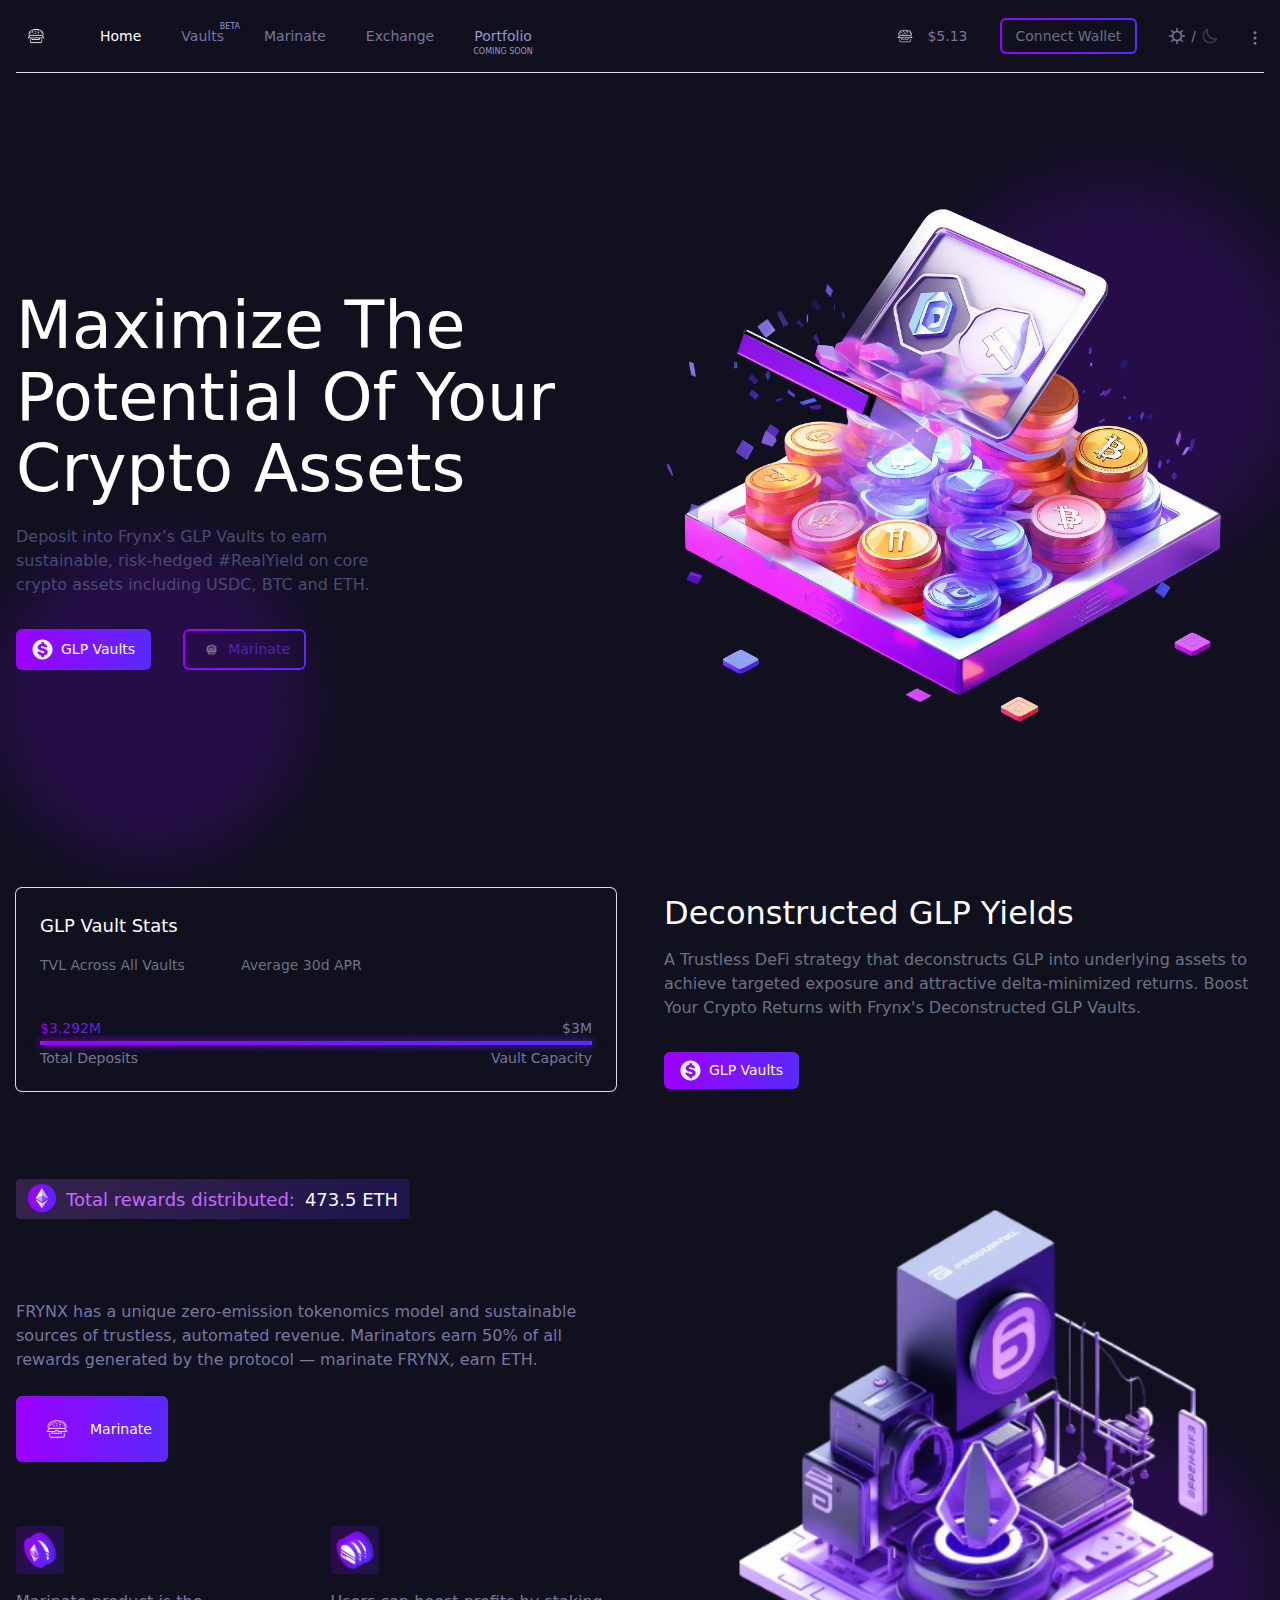
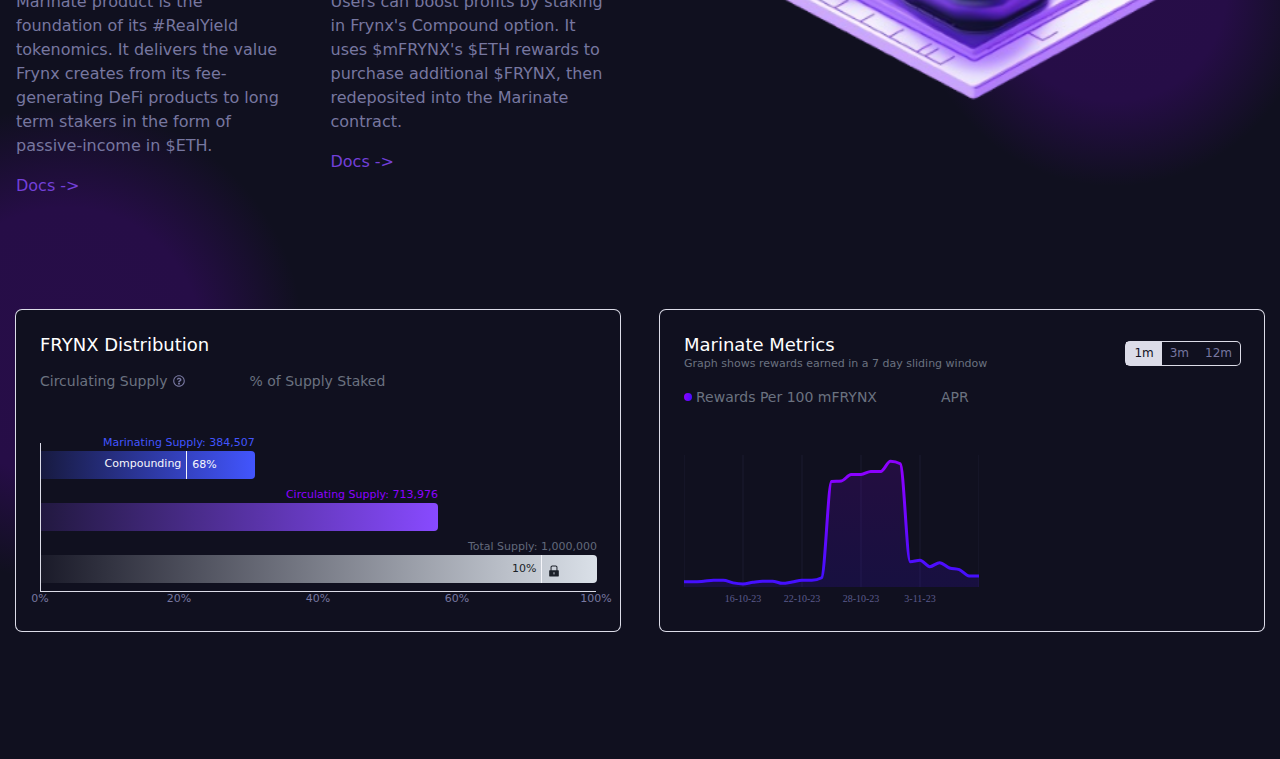
==== commit 21ec1b36: "updates" ====
--- a/index.html
+++ b/index.html
@@ -6,7 +6,7 @@
     <meta name="viewport" content="width=device-width, initial-scale=1.0">
     <title>Frynx.Finance</title>
     <!-- Favicons etc -->
-    <link rel="icon" type="image/png"  href="./assets/images/umami logo.png">
+    <link rel="icon" type="image/png"  href="./assets/images/umami_logo-removebg-preview.png" >
 
 
     <!-- Facebook Meta Tags -->
@@ -23,23 +23,23 @@
     <meta name="twitter:title" content="Frynx Finance">
     <meta name="twitter:description" content="Institutional-Grade DeFi Yields">
     <meta name="twitter:image" content="https://frynx.finance/og-image.jpg">
+   
 
     <!-- Meta Tags Generated via https://www.opengraph.xyz -->
     <link rel="stylesheet" href="assets/index.css">
  
         <div class="mx-auto flex w-full max-w-7xl flex-1 flex-col px-4 pb-4"><header class="main-header-grid mx-auto grid w-full items-center text-nav-link font-semibold text-purple-gray-500 dark:text-purple-gray-300">
             <a class="shrink justify-self-start [grid-area:logo]" href="/">
-                <img src="./assets/images/umami logo.png" alt="Umami Logo" class="w-10 dark:hidden"><img src="./assets/images/umami_logo-removebg-preview.png" alt="Umami Logo" class="hidden w-10 dark:block"></a>
+                <img src="./assets/images/umami_logo-removebg-preview.png" alt="Umami Logo" class="w-10 dark:hidden"><img src="./assets/images/umami_logo-removebg-preview.png" alt="Umami Logo" class="hidden w-10 dark:block"></a>
                 <nav class="flex flex-row items-center justify-around md:mx-0 md:justify-start sm:mx-8 sm:gap-4 [grid-area:nav]"><a class="relative px-3 py-4 transition-colors text-purple-gray-900 dark:text-purple-gray-100" href="/" aria-current="page"><div class="flex flex-col items-center"><span class="text">Home</span></div></a><a class="relative px-3 py-4 transition-colors " href="./vaults.html
                   ">
-                    <div class="flex flex-col items-center"><span>Vaults</span><span class="absolute -right-1 top-2.5 overflow-visible whitespace-nowrap text-[8px] text-purple-gray-300">BETA</span></div></a><a class="relative px-3 py-4 transition-colors " href="./vaults.html">
+                    <div class="flex flex-col items-center"><span>Vaults</span><span class="absolute -right-1 top-2.5 overflow-visible whitespace-nowrap text-[8px] text-purple-gray-300">BETA</span></div></a><a class="relative px-3 py-4 transition-colors " href="./marinate.html">
                         <div class="flex flex-col items-center"><span>Marinate</span></div></a><a class="relative px-3 py-4 transition-colors " href="./marinate.html">
                             <div class="flex flex-col items-center"><span>Exchange</span></div></a><a class="relative px-3 py-4 transition-colors pointer-events-none hidden md:block text-purple-gray-300 dark:text-purple-gray-500" href="./exchange.html">
-                                <div class="flex flex-col items-center hidden lg:flex"><span>Portfolio</span><span class="absolute bottom-1 overflow-visible whitespace-nowrap text-[8px]">COMING SOON</span></div></a></nav><div class="-mr-4 flex items-center gap-4 place-self-end self-center p-4 [grid-area:wallet] sm:gap-8"><button class="z-10 transition-opacity -m-3 p-3"><div class="flex flex-row items-center gap-0.5 text-nav-link opacity-0 transition-opacity !opacity-100"><img src="./assets/images/umami logo.png" class="w-10 rounded p-0.5"><span>$5.13</span></div></button>
-                                <button class="flex flex-row items-center justify-center rounded-md px-4 py-2 font-semibold transition-opacity touch-manipulation leading-5 transition-opacity gradient-bright text-purple-gray-50 disabled:bg-none disabled:bg-blue-gray-100 disabled:text-purple-gray-300 disabled:text-opacity-50 disabled:dark:bg-blue-gray-500 disabled:dark:text-purple-gray-500 dark:!opacity-100" type="button"><div class="text3 text2 transition-colors -mx-3.5 -my-1.5 rounded px-3.5 py-1.5 bg-[#ECDFFA] text-purple-gray-700 dark:bg-background-primary-dark dark:text-purple-gray-100">Connect Wallet</div></button><div class="flex flex-row gap-1.5"><button type="button" id="theme" class="dark:opacity-40"><svg width="16" height="16" viewBox="0 0 16 16" fill="none" xmlns="http://www.w3.org/2000/svg"><g clip-path="url(#clip0_1722_3966)"><path d="M8 3.5V0.5" stroke="currentColor" stroke-width="1.5" stroke-linecap="round" stroke-linejoin="round"></path><path d="M4.81811 4.81811L2.69678 2.69678" stroke="currentColor" stroke-width="1.5" stroke-linecap="round" stroke-linejoin="round"></path><path d="M3.5 8H0.5" stroke="currentColor" stroke-width="1.5" stroke-linecap="round" stroke-linejoin="round"></path><path d="M4.81811 11.1819L2.69678 13.3032" stroke="currentColor" stroke-width="1.5" stroke-linecap="round" stroke-linejoin="round"></path><path d="M8 12.5V15.5" stroke="currentColor" stroke-width="1.5" stroke-linecap="round" stroke-linejoin="round"></path><path d="M11.1821 11.1819L13.3035 13.3032" stroke="currentColor" stroke-width="1.5" stroke-linecap="round" stroke-linejoin="round"></path><path d="M12.5 8H15.5" stroke="currentColor" stroke-width="1.5" stroke-linecap="round" stroke-linejoin="round"></path><path d="M11.1821 4.81811L13.3035 2.69678" stroke="currentColor" stroke-width="1.5" stroke-linecap="round" stroke-linejoin="round"></path><path d="M3.5 8C3.5 9.19347 3.97411 10.3381 4.81802 11.182C5.66193 12.0259 6.80653 12.5 8 12.5C9.19347 12.5 10.3381 12.0259 11.182 11.182C12.0259 10.3381 12.5 9.19347 12.5 8C12.5 6.80653 12.0259 5.66193 11.182 4.81802C10.3381 3.97411 9.19347 3.5 8 3.5C6.80653 3.5 5.66193 3.97411 4.81802 4.81802C3.97411 5.66193 3.5 6.80653 3.5 8V8Z" stroke="currentColor" stroke-width="1.5" stroke-linecap="round" stroke-linejoin="round"></path></g><defs><clipPath id="clip0_1722_3966"><rect width="16" height="16" fill="white"></rect></clipPath></defs></svg></button><span class="select-none">/</span><button    type="button" id="theme" class="opacity-40 dark:opacity-100"><svg width="16" height="16" viewBox="0 0 16 16" fill="none" xmlns="http://www.w3.org/2000/svg"><path d="M12.0905 10.8241C10.9599 10.8238 9.84657 10.5463 8.84804 10.0159C7.84951 9.48554 6.99623 8.71847 6.3629 7.78187C5.72956 6.84526 5.33549 5.76767 5.21519 4.64345C5.09488 3.51923 5.25201 2.38266 5.67282 1.33325C4.61146 1.75931 3.67232 2.44194 2.93953 3.32002C2.20673 4.19811 1.70315 5.24422 1.47388 6.3647C1.24461 7.48517 1.29681 8.64501 1.6258 9.74036C1.95479 10.8357 2.55031 11.8324 3.35901 12.6411C4.16772 13.4498 5.16438 14.0453 6.25972 14.3743C7.35507 14.7033 8.51491 14.7555 9.63539 14.5262C10.7559 14.2969 11.802 13.7933 12.6801 13.0606C13.5581 12.3278 14.2408 11.3886 14.6668 10.3273C13.8479 10.6566 12.9732 10.8253 12.0905 10.8241V10.8241Z" stroke="currentColor" stroke-width="1.5" stroke-linecap="round" stroke-linejoin="round"></path></svg></button></div><div class="relative top-0.5 font-normal"><button class="" id="headlessui-menu-button-:r2:" type="button" aria-haspopup="menu" aria-expanded="false" data-headlessui-state=""><svg stroke="currentColor" fill="none" stroke-width="2" viewBox="0 0 24 24" stroke-linecap="round" stroke-linejoin="round" class="-my-px -ml-1" height="18" width="18" xmlns="http://www.w3.org/2000/svg"><circle cx="12" cy="12" r="1"></circle><circle cx="12" cy="5" r="1"></circle><circle cx="12" cy="19" r="1"></circle></svg></button></div></div><div class="col-span-full -mb-px mt-2 h-px bg-blue-gray-100 dark:bg-blue-gray-500 md:mt-0"></div></header><div class="relative mt-12"><div class="flex flex-col items-center gap-8 sm:flex-row sm:gap-0 sm:pt-12"><div class="absolute -z-10 rounded-full bg-accent-purple opacity-80" style="width: 20vmin; height: 20vmin; filter: blur(15vmin); opacity: 1; top: 300px; left: -50px;"></div><div class="absolute -z-10 rounded-full bg-accent-purple opacity-80" style="width: 20vmin; height: 40vmin; filter: blur(30vmin); opacity: 1; top: -10px; right: 120px;"></div><section id="landingPageHero" class="flex flex-1 flex-col items-start justify-start bg-cover bg-no-repeat"><h1 class="text mb-5 max-w-xl font-heading text-lander-h1-mobile font-semibold md:text-lander-h1 text-purple-gray-900 dark:text-purple-gray-100 [text-wrap:balance]">Maximize The Potential Of Your Crypto Assets </h1><p class="page-prose max-w-lg text-paragraph text-purple-gray-600  [text-wrap:balance] dark:text-purple-gray-300">Deposit into Frynx’s GLP Vaults to earn sustainable, risk-hedged #RealYield on core crypto assets including USDC, BTC and ETH.</p><div class="mt-8 flex flex-row gap-8"><button class="flex flex-row items-center justify-center rounded-md px-4 py-2 font-semibold transition-opacity touch-manipulation leading-5 transition-opacity flex flex-row gap-2 px-3 text-sm gradient-bright text-purple-gray-50 disabled:bg-none disabled:bg-blue-gray-100 disabled:text-purple-gray-300 disabled:text-opacity-50 disabled:dark:bg-blue-gray-500 disabled:dark:text-purple-gray-500 dark:!opacity-100" type="button"><svg width="21" height="21" viewBox="0 0 21 21" fill="none" xmlns="http://www.w3.org/2000/svg"><path d="M10.5 0.5C4.98618 0.5 0.5 4.98618 0.5 10.5C0.5 16.0138 4.98618 20.5 10.5 20.5C16.0138 20.5 20.5 16.0138 20.5 10.5C20.5 4.98618 16.0138 0.5 10.5 0.5ZM15.2604 14.6351C14.9755 15.1164 14.5647 15.5283 14.0268 15.8666C13.4911 16.207 12.837 16.4588 12.0708 16.6242V18.2686H9.27494V16.6242C8.1662 16.383 7.27729 15.8986 6.6018 15.1697C5.92738 14.4409 5.47492 13.6373 5.24549 12.7602H8.37002C8.51195 13.1539 8.783 13.4858 9.18317 13.7547C9.58334 14.0236 10.1073 14.157 10.754 14.157C11.1488 14.157 11.4743 14.1111 11.7325 14.0183C11.9886 13.9255 12.1786 13.8038 12.3002 13.6565C12.4198 13.5093 12.4816 13.3471 12.4816 13.1721C12.4816 12.9416 12.3792 12.7506 12.1754 12.5958C11.9737 12.4432 11.7187 12.3162 11.4113 12.2181C11.1051 12.1199 10.6718 12.0036 10.1126 11.8723C9.19171 11.6418 8.43405 11.4124 7.84393 11.1819C7.25168 10.9514 6.7384 10.5982 6.30514 10.1222C5.87296 9.64417 5.65633 9.0167 5.65633 8.23877C5.65633 7.69027 5.80893 7.17378 6.11626 6.68504C6.42253 6.1963 6.85044 5.77799 7.39894 5.4269C7.94744 5.07582 8.57064 4.83465 9.27388 4.70339V3.14113H12.0697V4.78556C13.0344 5.05981 13.7985 5.51654 14.363 6.15788C14.9275 6.79922 15.2871 7.49285 15.4397 8.23877H12.3152C12.2277 7.96452 12.0249 7.73295 11.7069 7.5398C11.3889 7.34879 10.9599 7.25382 10.4242 7.25382C10.0625 7.25382 9.76369 7.29223 9.52785 7.368C9.29202 7.44483 9.12235 7.54727 9.01777 7.67213C8.91212 7.79911 8.8609 7.93357 8.8609 8.07657C8.8609 8.30706 8.96121 8.49808 9.16503 8.65068C9.36672 8.80541 9.62176 8.93026 9.92909 9.02844C10.2364 9.12875 10.6686 9.24293 11.2278 9.37419C12.1487 9.60468 12.9064 9.83412 13.4975 10.0646C14.0898 10.2951 14.601 10.6483 15.0353 11.1264C15.4675 11.6023 15.6841 12.2298 15.6841 13.0088C15.6841 13.6117 15.5422 14.1549 15.2572 14.6372L15.2604 14.6351Z" fill="currentColor"></path></svg><span>GLP Vaults</span></button><button class="flex flex-row items-center justify-center rounded-md px-4 py-2 font-semibold transition-opacity touch-manipulation leading-5 transition-opacity flex flex-row gap-1 px-3.5 text-sm text-brand-primary-purple-dark dark:text-purple-gray-50 disabled:bg-none border-gradient-bright disabled:bg-blue-gray-100 disabled:text-purple-gray-300 disabled:text-opacity-50 disabled:dark:bg-blue-gray-500 disabled:dark:text-purple-gray-500 dark:!opacity-100" type="button"><img src="./assets/images/umami logo.png" alt="" width="25px"></svg><span>Marinate</span></button></div></section><img src="./assets/images/umami no back.png" alt="Illustration of Frynx's Vaults" class="min-w-0 object-contain md:flex-1"></div><section class="mb-12 mt-24 flex flex-col gap-12 md:items-center sm:flex-row"><div class="flex flex-1 flex-col"><div class="text3 rounded-md p-6  text-purple-gray-500 shadow-border-light dark:shadow-border-dark bg-background-primary-light dark:bg-background-primary-dark flex cursor-pointer flex-col gap-4 bg-background-primary-light/70 dark:bg-background-primary-dark/70"><h2 class="text text-lg font-semibold text-purple-gray-900 dark:text-purple-gray-50">GLP Vault Stats</h2><div class="flex flex-row gap-14"><div class="flex flex-col justify-start"><div class="flex flex-row items-center justify-start"><div class="text2 text-label text-purple-gray-700 dark:text-purple-gray-500">TVL Across All Vaults</div></div><div class="text-big-stat-mobile font-semibold text-purple-gray-900 dark:text-white md:text-big-stat"><div class="skeleton-container relative overflow-hidden [&amp;>.skeleton-content:last-of-type]:relative [&amp;>.skeleton-content]:absolute"><div class="skeleton-content actual-content top-0" style="opacity: 1;">$3,292,285</div></div></div></div><div class="flex flex-col justify-start"><div class="flex flex-row items-center justify-start"><div class="text2 text-label text-purple-gray-700 dark:text-purple-gray-500">Average 30d APR</div></div><div class="text-big-stat-mobile font-semibold text-purple-gray-900 dark:text-white md:text-big-stat"><div class="skeleton-container relative overflow-hidden [&amp;>.skeleton-content:last-of-type]:relative [&amp;>.skeleton-content]:absolute"><div class="skeleton-content actual-content top-0" style="opacity: 1;">-4.33%</div></div></div></div></div><div class="skeleton-container relative  [&amp;>.skeleton-content:last-of-type]:relative [&amp;>.skeleton-content]:absolute"><div class="skeleton-content actual-content top-0" style="opacity: 1;"><div class="flex flex-col gap-1 text-label"><div class="flex flex-row justify-between"><div class="flex flex-row gap-2"><span class="bg-clip-text text-[transparent] gradient-bright">$3.292M </span></div><span class="text-purple-gray-500 dark:text-purple-gray-100">$3M </span></div><div class="relative h-1 w-full rounded-full shadow-border-light-shadow dark:shadow-border-dark-shadow bg-background-primary-light dark:bg-background-primary-dark"><div class="absolute left-0 h-full rounded-full gradient-bright" style="width: 100%;"></div><div class="absolute left-0 h-full blur-sm gradient-bright" style="width: 100%;"></div></div><div class="flex flex-row justify-between"><span>Total Deposits</span><span>Vault Capacity</span></div></div></div></div></div></div><div class="flex flex-1 flex-col"><h1 class=" text mb-3 text-lander-h2-mobile font-semibold text-purple-gray-900 dark:text-purple-gray-100 md:text-lander-h2">Deconstructed GLP Yields</h1><p class=" text2 page-prose max-w-prose font-normal">A Trustless DeFi strategy that deconstructs GLP into underlying assets to achieve targeted exposure and attractive delta-minimized returns. Boost Your Crypto Returns with Frynx's Deconstructed GLP Vaults.</p><div class="mt-8 flex flex-row gap-8"><button class="flex flex-row items-center justify-center rounded-md px-4 py-2 font-semibold transition-opacity touch-manipulation leading-5 transition-opacity flex flex-row gap-2 px-3 text-sm gradient-bright text-purple-gray-50 disabled:bg-none disabled:bg-blue-gray-100 disabled:text-purple-gray-300 disabled:text-opacity-50 disabled:dark:bg-blue-gray-500 disabled:dark:text-purple-gray-500 dark:!opacity-100" type="button"><svg width="21" height="21" viewBox="0 0 21 21" fill="none" xmlns="http://www.w3.org/2000/svg"><path d="M10.5 0.5C4.98618 0.5 0.5 4.98618 0.5 10.5C0.5 16.0138 4.98618 20.5 10.5 20.5C16.0138 20.5 20.5 16.0138 20.5 10.5C20.5 4.98618 16.0138 0.5 10.5 0.5ZM15.2604 14.6351C14.9755 15.1164 14.5647 15.5283 14.0268 15.8666C13.4911 16.207 12.837 16.4588 12.0708 16.6242V18.2686H9.27494V16.6242C8.1662 16.383 7.27729 15.8986 6.6018 15.1697C5.92738 14.4409 5.47492 13.6373 5.24549 12.7602H8.37002C8.51195 13.1539 8.783 13.4858 9.18317 13.7547C9.58334 14.0236 10.1073 14.157 10.754 14.157C11.1488 14.157 11.4743 14.1111 11.7325 14.0183C11.9886 13.9255 12.1786 13.8038 12.3002 13.6565C12.4198 13.5093 12.4816 13.3471 12.4816 13.1721C12.4816 12.9416 12.3792 12.7506 12.1754 12.5958C11.9737 12.4432 11.7187 12.3162 11.4113 12.2181C11.1051 12.1199 10.6718 12.0036 10.1126 11.8723C9.19171 11.6418 8.43405 11.4124 7.84393 11.1819C7.25168 10.9514 6.7384 10.5982 6.30514 10.1222C5.87296 9.64417 5.65633 9.0167 5.65633 8.23877C5.65633 7.69027 5.80893 7.17378 6.11626 6.68504C6.42253 6.1963 6.85044 5.77799 7.39894 5.4269C7.94744 5.07582 8.57064 4.83465 9.27388 4.70339V3.14113H12.0697V4.78556C13.0344 5.05981 13.7985 5.51654 14.363 6.15788C14.9275 6.79922 15.2871 7.49285 15.4397 8.23877H12.3152C12.2277 7.96452 12.0249 7.73295 11.7069 7.5398C11.3889 7.34879 10.9599 7.25382 10.4242 7.25382C10.0625 7.25382 9.76369 7.29223 9.52785 7.368C9.29202 7.44483 9.12235 7.54727 9.01777 7.67213C8.91212 7.79911 8.8609 7.93357 8.8609 8.07657C8.8609 8.30706 8.96121 8.49808 9.16503 8.65068C9.36672 8.80541 9.62176 8.93026 9.92909 9.02844C10.2364 9.12875 10.6686 9.24293 11.2278 9.37419C12.1487 9.60468 12.9064 9.83412 13.4975 10.0646C14.0898 10.2951 14.601 10.6483 15.0353 11.1264C15.4675 11.6023 15.6841 12.2298 15.6841 13.0088C15.6841 13.6117 15.5422 14.1549 15.2572 14.6372L15.2604 14.6351Z" fill="currentColor"></path></svg><span>GLP Vaults</span></button></div></div></section><section class="relative mb-28 flex flex-col items-center gap-10 md:flex-row"><div class="absolute -z-10 rounded-full bg-accent-purple opacity-80" style="width: 20vmin; height: 24vmin; filter: blur(18vmin); opacity: 1; bottom: -200px;"></div><div class="absolute -z-10 rounded-full bg-accent-purple opacity-80" style="width: 20vmin; height: 20vmin; filter: blur(15vmin); opacity: 1; right: 40px; bottom: 50px;"></div><div class="mt-10 grid flex-1 grid-cols-1 gap-x-10 gap-y-16 sm:grid-cols-2"><div class="col-span-full flex flex-col items-start"><div class="col-span-full mb-4 flex flex-row items-center gap-2.5 rounded bg-gradient-to-r from-dark-primary-purple/20 to-dark-primary-blue/20 px-3 py-2 font-semibold order-2 md:order-1"><img src="[data-uri]" width="28px" height="28px" alt="Ethereum Logo" class="relative top-px -mt-1"><span class="text-base text-[#C66AFF] md:text-chart-header">Total rewards distributed:</span><div class="skeleton-container relative whitespace-nowrap text-base text-purple-gray-50 md:text-chart-header [&amp;>.skeleton-content:last-of-type]:relative [&amp;>.skeleton-content]:absolute"><div class="skeleton-content actual-content top-0" style="opacity: 1;">473.5 ETH</div></div></div><h2 class="order-1 mb-5 text-lander-h2-mobile font-semibold text-purple-gray-900 dark:text-purple-gray-100 md:order-2 md:text-lander-h2">Get your share of protocol rewards </h2><p class="page-prose order-3 mb-6 max-w-prose text-purple-gray-500 dark:text-purple-gray-300">FRYNX has a unique zero-emission tokenomics model and sustainable sources of trustless, automated revenue. Marinators earn 50% of all rewards generated by the protocol — marinate FRYNX, earn ETH.</p><button class="flex flex-row items-center justify-center rounded-md px-4 py-2 font-semibold transition-opacity touch-manipulation leading-5 transition-opacity order-4 flex flex-row gap-2 px-3.5 text-sm gradient-bright text-purple-gray-50 disabled:bg-none disabled:bg-blue-gray-100 disabled:text-purple-gray-300 disabled:text-opacity-50 disabled:dark:bg-blue-gray-500 disabled:dark:text-purple-gray-500 dark:!opacity-100" type="button"><svg width="16" height="13" viewBox="0 0 16 13" fill="none" xmlns="http://www.w3.org/2000/svg"><path d="M15.4207 7.49341H0.564453V8.7638H15.4207V7.49341Z" fill="currentColor"></path><path d="M15.2633 9.81226C15.2633 9.81226 6.23985 9.81421 5.99246 9.81421C5.8849 9.81421 5.88881 10.2159 5.88685 10.2579C5.87512 10.5286 5.86827 10.4905 5.84676 10.5901C5.82623 10.6898 5.63848 11.1471 5.14174 11.1471C4.645 11.1471 4.53353 10.6937 4.50224 10.597C4.47095 10.5002 4.47095 10.3781 4.45726 10.2764C4.44455 10.1826 4.4025 10.0429 4.31547 9.95591C4.29494 9.93343 4.27049 9.91389 4.24507 9.89728C4.23236 9.8875 4.21964 9.87969 4.20498 9.87284C4.18933 9.86307 4.17271 9.85526 4.15706 9.85037C4.14435 9.84353 4.13164 9.83962 4.11893 9.83571C4.10817 9.83082 4.09448 9.82789 4.08177 9.82594C4.07884 9.82398 4.07395 9.82301 4.06906 9.82301C4.05439 9.82007 4.0407 9.81812 4.02408 9.81617C4.01723 9.81519 4.01039 9.81519 4.00354 9.81519H4.01332C4.00452 9.81421 3.99572 9.81421 3.9879 9.81421C3.98399 9.81421 3.98007 9.81323 3.97616 9.81323C3.97323 9.81323 3.9703 9.81421 3.96638 9.81421C3.95661 9.81421 3.94683 9.81421 3.93705 9.81519H3.94781C3.94096 9.81519 3.93314 9.81519 3.92629 9.81617C3.91554 9.81617 3.9038 9.81812 3.89305 9.82105C3.88033 9.82301 3.8686 9.82594 3.85784 9.82887C3.81775 9.83864 3.78157 9.85232 3.74735 9.87187C3.73659 9.87871 3.72486 9.88457 3.7141 9.89239C3.70432 9.89728 3.6965 9.90314 3.68868 9.90998C3.67792 9.9178 3.66619 9.92757 3.65641 9.93734C3.63392 9.95689 3.61339 9.97936 3.59383 10.0028C3.58698 10.0136 3.57916 10.0253 3.57134 10.038C3.56352 10.0487 3.55569 10.0634 3.54885 10.0761C3.53614 10.1015 3.5244 10.1308 3.5156 10.1592C3.51267 10.1738 3.50778 10.1875 3.50582 10.2022C3.50387 10.2071 3.50289 10.2129 3.50289 10.2178C3.498 10.2432 3.49605 10.2686 3.49605 10.294V10.7396C3.49605 11.2185 3.07851 11.6055 2.5935 11.5556C2.1701 11.5126 1.86013 11.1276 1.86013 10.6996V10.0009C1.86013 9.97643 1.85524 9.95493 1.84741 9.93343C1.84448 9.92366 1.83959 9.91584 1.83666 9.90803C1.82395 9.88555 1.80635 9.866 1.78679 9.85232C1.77994 9.84744 1.77408 9.84255 1.76625 9.83766C1.76332 9.83571 1.75843 9.83278 1.7555 9.83082C1.74768 9.82789 1.74083 9.82496 1.73301 9.82301C1.73105 9.82105 1.73007 9.82105 1.72812 9.82105C1.71834 9.81812 1.71052 9.81421 1.70074 9.81421C1.70074 9.81421 1.69976 9.81356 1.69781 9.81226C1.68998 9.8103 1.6802 9.8103 1.67238 9.8103H0.71997C0.616319 9.8103 0.533203 9.89532 0.533203 9.99891V10.9449C0.533203 12.0775 1.44748 13 2.57688 13H13.4074C14.5378 13 15.4511 12.0765 15.4511 10.9449V9.99891C15.452 9.89728 15.367 9.81226 15.2633 9.81226Z" fill="currentColor"></path><path d="M15.5 5.92881C15.5 6.20537 15.2653 6.43111 14.9759 6.43111H1.02412C0.735658 6.43111 0.5 6.20732 0.5 5.93175C0.5 2.66098 3.86473 0 8.00098 0C9.88625 0 11.7969 0.668421 13.2441 1.83425C14.6776 2.98835 15.5 4.48155 15.5 5.92881Z" fill="currentColor"></path></svg><span>Marinate</span></button></div><div class="flex flex-col gap-4"><div class="flex flex-row items-center gap-4"><img class="h-12 w-12 rounded-sm" src="[data-uri]" alt="Marinate Icon"><h3 class="text-[24px] font-semibold text-purple-gray-900 dark:text-purple-gray-100 md:text-lander-h2">Marinate</h3></div><p class="text-purple-gray-500 dark:text-purple-gray-300">Marinate product is the foundation of its #RealYield tokenomics. It delivers the value Frynx creates from its fee-generating DeFi products to long term stakers in the form of passive-income in $ETH.</p><a class="text-brand-primary-purple transition-transform duration-200 ease-in-out hover:translate-x-1" href="https://umami-dao.gitbook.io/umami-dao/tokenomics" rel="noreferrer" target="_blank">Docs -&gt;</a></div><div class="flex flex-col gap-4"><div class="flex flex-row items-center gap-4"><img class="h-12 w-12 rounded-sm" src="[data-uri]" alt="Compound Icon"><h3 class="text-[24px] font-semibold text-purple-gray-900 dark:text-purple-gray-100 md:text-lander-h2">Compound</h3></div><p class="text-purple-gray-500 dark:text-purple-gray-300">Users can boost profits by staking in Frynx's Compound option. It uses $mFRYNX's $ETH rewards to purchase additional $FRYNX, then redeposited into the Marinate contract.</p><a class="text-brand-primary-purple transition-transform hover:translate-x-1" href="https://umami-dao.gitbook.io/umami-dao/tokenomics" rel="noreferrer" target="_blank">Docs -&gt;</a></div></div><div class="flex flex-1 flex-col"><img src="/assets/images/umami-removebg-preview.png" height="628" width="579" alt="Marinate Flow chart"></div></section><section class="mb-28 flex flex-col gap-10 md:flex-row"><div class="text3 rounded-md p-6  text-purple-gray-500 shadow-border-light dark:shadow-border-dark bg-background-primary-light dark:bg-background-primary-dark flex-1 shrink bg-background-primary-light/70 dark:bg-background-primary-dark/70 md:w-1/2"><div class="w-full lg:min-w-[435px]"><div class="flex h-full w-full flex-col"><div class="text text-chart-header font-semibold text-purple-gray-900 dark:text-purple-gray-100">FRYNX Distribution</div><div class="mb-6 mt-4 flex flex-row justify-start gap-16"><div class="flex flex-col justify-start"><div class="flex flex-row items-center justify-start"><div class="text2 text-label text-purple-gray-700 dark:text-purple-gray-500">Circulating Supply</div><button class="z-10 transition-opacity -m-3 p-3"><svg stroke="currentColor" fill="currentColor" stroke-width="0" viewBox="0 0 512 512" class="ml-1.5" height="12" width="12" xmlns="http://www.w3.org/2000/svg"><path d="M256 8C119.043 8 8 119.083 8 256c0 136.997 111.043 248 248 248s248-111.003 248-248C504 119.083 392.957 8 256 8zm0 448c-110.532 0-200-89.431-200-200 0-110.495 89.472-200 200-200 110.491 0 200 89.471 200 200 0 110.53-89.431 200-200 200zm107.244-255.2c0 67.052-72.421 68.084-72.421 92.863V300c0 6.627-5.373 12-12 12h-45.647c-6.627 0-12-5.373-12-12v-8.659c0-35.745 27.1-50.034 47.579-61.516 17.561-9.845 28.324-16.541 28.324-29.579 0-17.246-21.999-28.693-39.784-28.693-23.189 0-33.894 10.977-48.942 29.969-4.057 5.12-11.46 6.071-16.666 2.124l-27.824-21.098c-5.107-3.872-6.251-11.066-2.644-16.363C184.846 131.491 214.94 112 261.794 112c49.071 0 101.45 38.304 101.45 88.8zM298 368c0 23.159-18.841 42-42 42s-42-18.841-42-42 18.841-42 42-42 42 18.841 42 42z"></path></svg></button></div><div class="text-big-stat-mobile font-semibold text-purple-gray-900 dark:text-white md:text-big-stat"><div class="skeleton-container relative overflow-hidden [&amp;>.skeleton-content:last-of-type]:relative [&amp;>.skeleton-content]:absolute"><div class="skeleton-content actual-content top-0" style="opacity: 1;"><span>713,976</span></div></div></div></div><div class="flex flex-col justify-start"><div class="flex flex-row items-center justify-start"><div class="text2 text-label text-purple-gray-700 dark:text-purple-gray-500">% of Supply Staked</div></div><div class="text-big-stat-mobile font-semibold text-purple-gray-900 dark:text-white md:text-big-stat"><div class="skeleton-container relative overflow-hidden [&amp;>.skeleton-content:last-of-type]:relative [&amp;>.skeleton-content]:absolute"><div class="skeleton-content actual-content top-0" style="opacity: 1;"><span>53.85%</span></div></div></div></div></div><div class="skeleton-container relative  [&amp;>.skeleton-content:last-of-type]:relative [&amp;>.skeleton-content]:absolute"><div class="skeleton-content actual-content top-0" style="opacity: 1;"><div class="flex flex-col mb-4"><div class="flex flex-col gap-6 py-2 -mr-px border-l border-blue-gray-100 dark:border-blue-gray-500"><div class="relative flex h-7 w-full flex-row justify-end rounded-r bar-gradient-1" style="width: 38.4507%;"><span class="relative bottom-4 whitespace-nowrap text-label-xs font-semibold text-accent-blue">Marinating Supply: 384,507</span><div class="absolute top-0 bottom-0 w-px bg-background-primary-light text-background-primary-light dark:bg-background-primary-dark dark:text-background-primary-dark" style="left: 68%;"><div class="relative flex h-7 flex-row items-center text-label-xs font-semibold"><div class="absolute right-1.5 text-purple-gray-100">Compounding</div><div class="absolute mt-0.5 left-1.5 text-purple-gray-100">68%</div></div></div></div><div class="relative flex h-7 w-full flex-row justify-end rounded-r bar-gradient-2" style="width: 71.3976%;"><span class="relative bottom-4 whitespace-nowrap text-label-xs font-semibold text-accent-purple">Circulating Supply: 713,976</span></div><div class="relative flex h-7 w-full flex-row justify-end rounded-r bar-gradient-3" style="width: 100%;"><span class="relative bottom-4 whitespace-nowrap text-label-xs font-semibold text-accent-grey">Total Supply: 1,000,000</span><div class="absolute top-0 bottom-0 w-px bg-background-primary-light text-background-primary-light dark:bg-background-primary-dark dark:text-background-primary-dark" style="left: 90%;"><div class="relative flex h-7 flex-row items-center text-label-xs font-semibold"><div class="absolute left-1.5 text-blue-gray-900"><div><button class="z-10 transition-opacity -m-3 p-3"><svg stroke="currentColor" fill="currentColor" stroke-width="0" viewBox="0 0 1024 1024" class="relative top-0.5" height="14" width="14" xmlns="http://www.w3.org/2000/svg"><path d="M832 464h-68V240c0-70.7-57.3-128-128-128H388c-70.7 0-128 57.3-128 128v224h-68c-17.7 0-32 14.3-32 32v384c0 17.7 14.3 32 32 32h640c17.7 0 32-14.3 32-32V496c0-17.7-14.3-32-32-32zM540 701v53c0 4.4-3.6 8-8 8h-40c-4.4 0-8-3.6-8-8v-53a48.01 48.01 0 1 1 56 0zm152-237H332V240c0-30.9 25.1-56 56-56h248c30.9 0 56 25.1 56 56v224z"></path></svg></button></div></div><div class="absolute mt-0.5 right-1.5 text-blue-gray-900">10%</div></div></div></div></div><div class="-mb-px h-px overflow-visible bg-blue-gray-100 dark:bg-blue-gray-500 flex flex-row justify-between"><span class="flex w-0 justify-center overflow-visible text-label-xs">0%</span><span class="flex w-0 justify-center overflow-visible text-label-xs">20%</span><span class="flex w-0 justify-center overflow-visible text-label-xs">40%</span><span class="flex w-0 justify-center overflow-visible text-label-xs">60%</span><span class="flex w-0 justify-center overflow-visible text-label-xs">100%</span></div></div></div></div></div></div></div><div class="text3 rounded-md p-6  text-purple-gray-500 shadow-border-light dark:shadow-border-dark bg-background-primary-light dark:bg-background-primary-dark flex-1 shrink bg-background-primary-light/70 dark:bg-background-primary-dark/70 md:w-1/2"><div class="w-full"><div class="flex min-w-0 flex-col"><div class="flex flex-row items-center justify-between"><div class="flex flex-col items-start justify-start"><h3 class="text text-chart-header font-semibold text-purple-gray-900 dark:text-purple-gray-100">Marinate Metrics</h3><div class="text2 mr-2 items-end text-label-xs">Graph shows rewards earned in a 7 day sliding window</div></div><div class="align-center flex flex-row items-center rounded shadow-border-light dark:shadow-border-dark"><button class="relative rounded py-1 px-2 text-[12px] font-semibold leading-[15px]"><div class="relative z-10 transition-all text-purple-gray-900 dark:text-purple-gray-100">1m</div><div class="highlight absolute inset-0 bg-blue-gray-100 dark:bg-blue-gray-500" style="opacity: 1;"></div></button><button class="relative rounded py-1 px-2 text-[12px] font-semibold leading-[15px]"><div class="relative z-10 transition-all">3m</div></button><button class="relative rounded py-1 px-2 text-[12px] font-semibold leading-[15px]"><div class="relative z-10 transition-all">12m</div></button></div></div><div class="mb-5 mt-4 flex flex-row justify-start gap-8 sm:gap-16"><div class="flex flex-col justify-start"><div class="flex flex-row items-center justify-start"><div class="text-label text-purple-gray-700 dark:text-purple-gray-500"><div class="flex flex-row items-center gap-1"><div class="graph-gradient h-2 w-2 rounded-full"></div><span class="text2 hidden sm:block">Rewards Per 100 mFRYNX</span><span class="text2 block sm:hidden">Rewards / 100 mFRYNX</span></div></div></div><div class="text-big-stat-mobile font-semibold text-purple-gray-900 dark:text-white md:text-big-stat"><div class="skeleton-container relative overflow-hidden [&amp;>.skeleton-content:last-of-type]:relative [&amp;>.skeleton-content]:absolute"><div class="skeleton-content actual-content top-0" style="opacity: 1;"><span>$9.91</span></div></div></div></div><div class="flex flex-col justify-start"><div class="flex flex-row items-center justify-start"><div class="text2 text-label text-purple-gray-700 dark:text-purple-gray-500">APR</div></div><div class="text-big-stat-mobile font-semibold text-purple-gray-900 dark:text-white md:text-big-stat"><div class="skeleton-container relative overflow-hidden [&amp;>.skeleton-content:last-of-type]:relative [&amp;>.skeleton-content]:absolute"><div class="skeleton-content actual-content top-0" style="opacity: 1;"><span>22.79%</span></div></div></div></div></div><div class="skeleton-container relative  [&amp;>.skeleton-content:last-of-type]:relative [&amp;>.skeleton-content]:absolute"><div class="skeleton-content actual-content top-0 inset-0" style="opacity: 1;"><div class="recharts-responsive-container" style="width: 100%; height: 150px; min-width: 0px;" width="295.1875" height="150"><div class="recharts-wrapper" role="region" style="position: relative; cursor: default; width: 295px; height: 150px;"><svg class="recharts-surface" width="295" height="150" viewBox="0 0 295 150"><title></title><desc></desc><defs><clipPath id="recharts4-clip"><rect x="0" y="0" height="132" width="295"></rect></clipPath></defs><defs><linearGradient id="bright_gradient" x1="0" y1="0" x2="0" y2="1"><stop offset="8.57%" stop-color="#8C00FF" stop-opacity="1"></stop><stop offset="93.67%" stop-color="#450FFE" stop-opacity="1"></stop></linearGradient><linearGradient id="bright_gradient_rotated" gradientTransform="rotate(90)"><stop offset="-10%" stop-color="#8C00FF" stop-opacity="1"></stop><stop offset="110%" stop-color="#450FFE" stop-opacity="1"></stop></linearGradient></defs><g class="recharts-layer recharts-cartesian-axis recharts-xAxis xAxis"><g class="recharts-cartesian-axis-ticks"><g class="recharts-layer recharts-cartesian-axis-tick"><text font-size="10px" font-family="Inter" stroke="none" orientation="bottom" width="295" height="30" x="59" y="140" fill="#5B5B8C" class="recharts-text recharts-cartesian-axis-tick-value" text-anchor="middle"><tspan x="59" dy="0.71em">16-10-23</tspan></text></g><g class="recharts-layer recharts-cartesian-axis-tick"><text font-size="10px" font-family="Inter" stroke="none" orientation="bottom" width="295" height="30" x="118" y="140" fill="#5B5B8C" class="recharts-text recharts-cartesian-axis-tick-value" text-anchor="middle"><tspan x="118" dy="0.71em">22-10-23</tspan></text></g><g class="recharts-layer recharts-cartesian-axis-tick"><text font-size="10px" font-family="Inter" stroke="none" orientation="bottom" width="295" height="30" x="177" y="140" fill="#5B5B8C" class="recharts-text recharts-cartesian-axis-tick-value" text-anchor="middle"><tspan x="177" dy="0.71em">28-10-23</tspan></text></g><g class="recharts-layer recharts-cartesian-axis-tick"><text font-size="10px" font-family="Inter" stroke="none" orientation="bottom" width="295" height="30" x="236" y="140" fill="#5B5B8C" class="recharts-text recharts-cartesian-axis-tick-value" text-anchor="middle"><tspan x="236" dy="0.71em">3-11-23</tspan></text></g></g></g><g class="recharts-cartesian-grid"><g class="recharts-cartesian-grid-vertical"><line stroke-opacity="0.5" stroke="#232340" fill="none" x="0" y="0" width="295" height="132" offset="[object Object]" x1="59" y1="0" x2="59" y2="132"></line><line stroke-opacity="0.5" stroke="#232340" fill="none" x="0" y="0" width="295" height="132" offset="[object Object]" x1="118" y1="0" x2="118" y2="132"></line><line stroke-opacity="0.5" stroke="#232340" fill="none" x="0" y="0" width="295" height="132" offset="[object Object]" x1="177" y1="0" x2="177" y2="132"></line><line stroke-opacity="0.5" stroke="#232340" fill="none" x="0" y="0" width="295" height="132" offset="[object Object]" x1="236" y1="0" x2="236" y2="132"></line><line stroke-opacity="0.5" stroke="#232340" fill="none" x="0" y="0" width="295" height="132" offset="[object Object]" x1="0" y1="0" x2="0" y2="132"></line><line stroke-opacity="0.5" stroke="#232340" fill="none" x="0" y="0" width="295" height="132" offset="[object Object]" x1="295" y1="0" x2="295" y2="132"></line></g></g><g class="recharts-layer recharts-area"><g class="recharts-layer"><path stroke-width="3" fill-opacity="0.15" fill="url(#bright_gradient)" width="295" height="132" stroke="none" class="recharts-curve recharts-area-area" d="M0,126.865C3.278,126.865,6.556,126.865,9.833,126.865C13.111,126.865,16.389,126.511,19.667,126.255C22.944,125.998,26.222,125.328,29.5,125.328C32.778,125.328,36.056,125.328,39.333,125.328C42.611,125.328,45.889,127.3,49.167,127.895C52.444,128.489,55.722,128.894,59,128.894C62.278,128.894,65.556,127.773,68.833,127.315C72.111,126.856,75.389,126.143,78.667,126.143C81.944,126.143,85.222,126.143,88.5,126.143C91.778,126.143,95.056,128.322,98.333,128.322C101.611,128.322,104.889,127.52,108.167,127.004C111.444,126.488,114.722,125.226,118,125.226C121.278,125.226,124.556,125.226,127.833,125.226C131.111,125.226,134.389,124.393,137.667,122.726C140.944,121.059,144.222,26.714,147.5,26.405C150.778,26.097,154.056,26.251,157.333,25.943C160.611,25.634,163.889,19.518,167.167,19.518C170.444,19.518,173.722,19.518,177,19.518C180.278,19.518,183.556,16.447,186.833,16.447C190.111,16.447,193.389,16.494,196.667,16.494C199.944,16.494,203.222,6.286,206.5,6.286C209.778,6.286,213.056,7.119,216.333,8.786C219.611,10.452,222.889,106.686,226.167,106.686C229.444,106.686,232.722,105.229,236,105.229C239.278,105.229,242.556,111.654,245.833,111.654C249.111,111.654,252.389,107.657,255.667,107.657C258.944,107.657,262.222,111.819,265.5,112.973C268.778,114.126,272.056,113.549,275.333,114.703C278.611,115.857,281.889,120.976,285.167,120.976C288.444,120.976,291.722,120.976,295,120.976L295,132C291.722,132,288.444,132,285.167,132C281.889,132,278.611,132,275.333,132C272.056,132,268.778,132,265.5,132C262.222,132,258.944,132,255.667,132C252.389,132,249.111,132,245.833,132C242.556,132,239.278,132,236,132C232.722,132,229.444,132,226.167,132C222.889,132,219.611,132,216.333,132C213.056,132,209.778,132,206.5,132C203.222,132,199.944,132,196.667,132C193.389,132,190.111,132,186.833,132C183.556,132,180.278,132,177,132C173.722,132,170.444,132,167.167,132C163.889,132,160.611,132,157.333,132C154.056,132,150.778,132,147.5,132C144.222,132,140.944,132,137.667,132C134.389,132,131.111,132,127.833,132C124.556,132,121.278,132,118,132C114.722,132,111.444,132,108.167,132C104.889,132,101.611,132,98.333,132C95.056,132,91.778,132,88.5,132C85.222,132,81.944,132,78.667,132C75.389,132,72.111,132,68.833,132C65.556,132,62.278,132,59,132C55.722,132,52.444,132,49.167,132C45.889,132,42.611,132,39.333,132C36.056,132,32.778,132,29.5,132C26.222,132,22.944,132,19.667,132C16.389,132,13.111,132,9.833,132C6.556,132,3.278,132,0,132Z"></path><path stroke="url(#bright_gradient)" stroke-width="3" fill-opacity="0.15" fill="none" width="295" height="132" class="recharts-curve recharts-area-curve" d="M0,126.865C3.278,126.865,6.556,126.865,9.833,126.865C13.111,126.865,16.389,126.511,19.667,126.255C22.944,125.998,26.222,125.328,29.5,125.328C32.778,125.328,36.056,125.328,39.333,125.328C42.611,125.328,45.889,127.3,49.167,127.895C52.444,128.489,55.722,128.894,59,128.894C62.278,128.894,65.556,127.773,68.833,127.315C72.111,126.856,75.389,126.143,78.667,126.143C81.944,126.143,85.222,126.143,88.5,126.143C91.778,126.143,95.056,128.322,98.333,128.322C101.611,128.322,104.889,127.52,108.167,127.004C111.444,126.488,114.722,125.226,118,125.226C121.278,125.226,124.556,125.226,127.833,125.226C131.111,125.226,134.389,124.393,137.667,122.726C140.944,121.059,144.222,26.714,147.5,26.405C150.778,26.097,154.056,26.251,157.333,25.943C160.611,25.634,163.889,19.518,167.167,19.518C170.444,19.518,173.722,19.518,177,19.518C180.278,19.518,183.556,16.447,186.833,16.447C190.111,16.447,193.389,16.494,196.667,16.494C199.944,16.494,203.222,6.286,206.5,6.286C209.778,6.286,213.056,7.119,216.333,8.786C219.611,10.452,222.889,106.686,226.167,106.686C229.444,106.686,232.722,105.229,236,105.229C239.278,105.229,242.556,111.654,245.833,111.654C249.111,111.654,252.389,107.657,255.667,107.657C258.944,107.657,262.222,111.819,265.5,112.973C268.778,114.126,272.056,113.549,275.333,114.703C278.611,115.857,281.889,120.976,285.167,120.976C288.444,120.976,291.722,120.976,295,120.976"></path></g></g></svg>
+                                <div class="flex flex-col items-center hidden lg:flex"><span>Portfolio</span><span class="absolute bottom-1 overflow-visible whitespace-nowrap text-[8px]">COMING SOON</span></div></a></nav><div class="-mr-4 flex items-center gap-4 place-self-end self-center p-4 [grid-area:wallet] sm:gap-8"><button class="z-10 transition-opacity -m-3 p-3"><div class="flex flex-row items-center gap-0.5 text-nav-link opacity-0 transition-opacity !opacity-100"><img src="./assets/images/umami_logo-removebg-preview.png" class="w-10 rounded p-0.5"><span>$5.13</span></div></button>
+                                <button class="flex flex-row items-center justify-center rounded-md px-4 py-2 font-semibold transition-opacity touch-manipulation leading-5 transition-opacity gradient-bright text-purple-gray-50 disabled:bg-none disabled:bg-blue-gray-100 disabled:text-purple-gray-300 disabled:text-opacity-50 disabled:dark:bg-blue-gray-500 disabled:dark:text-purple-gray-500 dark:!opacity-100" type="button"><div class="text3 text2 transition-colors -mx-3.5 -my-1.5 rounded px-3.5 py-1.5 bg-[#ECDFFA] text-purple-gray-700 dark:bg-background-primary-dark dark:text-purple-gray-100">Connect Wallet</div></button><div class="flex flex-row gap-1.5"><button type="button" id="theme" class="dark:opacity-40"><svg width="16" height="16" viewBox="0 0 16 16" fill="none" xmlns="http://www.w3.org/2000/svg"><g clip-path="url(#clip0_1722_3966)"><path d="M8 3.5V0.5" stroke="currentColor" stroke-width="1.5" stroke-linecap="round" stroke-linejoin="round"></path><path d="M4.81811 4.81811L2.69678 2.69678" stroke="currentColor" stroke-width="1.5" stroke-linecap="round" stroke-linejoin="round"></path><path d="M3.5 8H0.5" stroke="currentColor" stroke-width="1.5" stroke-linecap="round" stroke-linejoin="round"></path><path d="M4.81811 11.1819L2.69678 13.3032" stroke="currentColor" stroke-width="1.5" stroke-linecap="round" stroke-linejoin="round"></path><path d="M8 12.5V15.5" stroke="currentColor" stroke-width="1.5" stroke-linecap="round" stroke-linejoin="round"></path><path d="M11.1821 11.1819L13.3035 13.3032" stroke="currentColor" stroke-width="1.5" stroke-linecap="round" stroke-linejoin="round"></path><path d="M12.5 8H15.5" stroke="currentColor" stroke-width="1.5" stroke-linecap="round" stroke-linejoin="round"></path><path d="M11.1821 4.81811L13.3035 2.69678" stroke="currentColor" stroke-width="1.5" stroke-linecap="round" stroke-linejoin="round"></path><path d="M3.5 8C3.5 9.19347 3.97411 10.3381 4.81802 11.182C5.66193 12.0259 6.80653 12.5 8 12.5C9.19347 12.5 10.3381 12.0259 11.182 11.182C12.0259 10.3381 12.5 9.19347 12.5 8C12.5 6.80653 12.0259 5.66193 11.182 4.81802C10.3381 3.97411 9.19347 3.5 8 3.5C6.80653 3.5 5.66193 3.97411 4.81802 4.81802C3.97411 5.66193 3.5 6.80653 3.5 8V8Z" stroke="currentColor" stroke-width="1.5" stroke-linecap="round" stroke-linejoin="round"></path></g><defs><clipPath id="clip0_1722_3966"><rect width="16" height="16" fill="white"></rect></clipPath></defs></svg></button><span class="select-none">/</span><button    type="button" id="theme" class="opacity-40 dark:opacity-100"><svg width="16" height="16" viewBox="0 0 16 16" fill="none" xmlns="http://www.w3.org/2000/svg"><path d="M12.0905 10.8241C10.9599 10.8238 9.84657 10.5463 8.84804 10.0159C7.84951 9.48554 6.99623 8.71847 6.3629 7.78187C5.72956 6.84526 5.33549 5.76767 5.21519 4.64345C5.09488 3.51923 5.25201 2.38266 5.67282 1.33325C4.61146 1.75931 3.67232 2.44194 2.93953 3.32002C2.20673 4.19811 1.70315 5.24422 1.47388 6.3647C1.24461 7.48517 1.29681 8.64501 1.6258 9.74036C1.95479 10.8357 2.55031 11.8324 3.35901 12.6411C4.16772 13.4498 5.16438 14.0453 6.25972 14.3743C7.35507 14.7033 8.51491 14.7555 9.63539 14.5262C10.7559 14.2969 11.802 13.7933 12.6801 13.0606C13.5581 12.3278 14.2408 11.3886 14.6668 10.3273C13.8479 10.6566 12.9732 10.8253 12.0905 10.8241V10.8241Z" stroke="currentColor" stroke-width="1.5" stroke-linecap="round" stroke-linejoin="round"></path></svg></button></div><div class="relative top-0.5 font-normal"><button class="" id="headlessui-menu-button-:r2:" type="button" aria-haspopup="menu" aria-expanded="false" data-headlessui-state=""><svg stroke="currentColor" fill="none" stroke-width="2" viewBox="0 0 24 24" stroke-linecap="round" stroke-linejoin="round" class="-my-px -ml-1" height="18" width="18" xmlns="http://www.w3.org/2000/svg"><circle cx="12" cy="12" r="1"></circle><circle cx="12" cy="5" r="1"></circle><circle cx="12" cy="19" r="1"></circle></svg></button></div></div><div class="col-span-full -mb-px mt-2 h-px bg-blue-gray-100 dark:bg-blue-gray-500 md:mt-0"></div></header><div class="gradient3" id="theme"></div><div class="relative mt-12"><div class="flex flex-col items-center gap-8 sm:flex-row sm:gap-0 sm:pt-12"><div class="absolute -z-10 rounded-full bg-accent-purple opacity-80" style="width: 20vmin; height: 20vmin; filter: blur(15vmin); opacity: 1; top: 300px; left: -50px;"></div><div class="absolute -z-10 rounded-full bg-accent-purple opacity-80" style="width: 20vmin; height: 40vmin; filter: blur(30vmin); opacity: 1; top: -10px; right: 120px;"></div><section id="landingPageHero" class="flex flex-1 flex-col items-start justify-start bg-cover bg-no-repeat"><div class="parent"><div class="gradient" id="theme"></div></div><h1 class="text mb-5 max-w-xl font-heading text-lander-h1-mobile font-semibold md:text-lander-h1 text-purple-gray-900 dark:text-purple-gray-100 z-10 [text-wrap:balance]">Maximize The Potential Of Your Crypto Assets </h1><p class="page-prose max-w-lg text-paragraph text-purple-gray-600  [text-wrap:balance] dark:text-purple-gray-300">Deposit into Frynx’s GLP Vaults to earn sustainable, risk-hedged #RealYield on core crypto assets including USDC, BTC and ETH.</p><div class="mt-8 flex flex-row gap-8"><button class="flex flex-row items-center justify-center rounded-md px-4 py-2 font-semibold transition-opacity touch-manipulation leading-5 transition-opacity flex flex-row gap-2 px-3 text-sm gradient-bright text-purple-gray-50 disabled:bg-none disabled:bg-blue-gray-100 disabled:text-purple-gray-300 disabled:text-opacity-50 disabled:dark:bg-blue-gray-500 disabled:dark:text-purple-gray-500 dark:!opacity-100" type="button"><svg width="21" height="21" viewBox="0 0 21 21" fill="none" xmlns="http://www.w3.org/2000/svg"><path d="M10.5 0.5C4.98618 0.5 0.5 4.98618 0.5 10.5C0.5 16.0138 4.98618 20.5 10.5 20.5C16.0138 20.5 20.5 16.0138 20.5 10.5C20.5 4.98618 16.0138 0.5 10.5 0.5ZM15.2604 14.6351C14.9755 15.1164 14.5647 15.5283 14.0268 15.8666C13.4911 16.207 12.837 16.4588 12.0708 16.6242V18.2686H9.27494V16.6242C8.1662 16.383 7.27729 15.8986 6.6018 15.1697C5.92738 14.4409 5.47492 13.6373 5.24549 12.7602H8.37002C8.51195 13.1539 8.783 13.4858 9.18317 13.7547C9.58334 14.0236 10.1073 14.157 10.754 14.157C11.1488 14.157 11.4743 14.1111 11.7325 14.0183C11.9886 13.9255 12.1786 13.8038 12.3002 13.6565C12.4198 13.5093 12.4816 13.3471 12.4816 13.1721C12.4816 12.9416 12.3792 12.7506 12.1754 12.5958C11.9737 12.4432 11.7187 12.3162 11.4113 12.2181C11.1051 12.1199 10.6718 12.0036 10.1126 11.8723C9.19171 11.6418 8.43405 11.4124 7.84393 11.1819C7.25168 10.9514 6.7384 10.5982 6.30514 10.1222C5.87296 9.64417 5.65633 9.0167 5.65633 8.23877C5.65633 7.69027 5.80893 7.17378 6.11626 6.68504C6.42253 6.1963 6.85044 5.77799 7.39894 5.4269C7.94744 5.07582 8.57064 4.83465 9.27388 4.70339V3.14113H12.0697V4.78556C13.0344 5.05981 13.7985 5.51654 14.363 6.15788C14.9275 6.79922 15.2871 7.49285 15.4397 8.23877H12.3152C12.2277 7.96452 12.0249 7.73295 11.7069 7.5398C11.3889 7.34879 10.9599 7.25382 10.4242 7.25382C10.0625 7.25382 9.76369 7.29223 9.52785 7.368C9.29202 7.44483 9.12235 7.54727 9.01777 7.67213C8.91212 7.79911 8.8609 7.93357 8.8609 8.07657C8.8609 8.30706 8.96121 8.49808 9.16503 8.65068C9.36672 8.80541 9.62176 8.93026 9.92909 9.02844C10.2364 9.12875 10.6686 9.24293 11.2278 9.37419C12.1487 9.60468 12.9064 9.83412 13.4975 10.0646C14.0898 10.2951 14.601 10.6483 15.0353 11.1264C15.4675 11.6023 15.6841 12.2298 15.6841 13.0088C15.6841 13.6117 15.5422 14.1549 15.2572 14.6372L15.2604 14.6351Z" fill="currentColor"></path></svg><span>GLP Vaults</span></button><button class="flex flex-row items-center justify-center rounded-md px-4 py-2 font-semibold transition-opacity touch-manipulation leading-5 transition-opacity flex flex-row gap-1 px-3.5 text-sm text-brand-primary-purple-dark dark:text-purple-gray-50 disabled:bg-none border-gradient-bright disabled:bg-blue-gray-100 disabled:text-purple-gray-300 disabled:text-opacity-50 disabled:dark:bg-blue-gray-500 disabled:dark:text-purple-gray-500 dark:!opacity-100" type="button"><img src="./assets/images/umami_logo-removebg-preview.png" alt="" width="25px"></svg><span>Marinate</span></button></div></section><div class="gradient4" id="theme"></div><img src="./assets/images/umami no back.png" alt="Illustration of Frynx's Vaults" class="min-w-0 object-contain z-10 md:flex-1"></div><section class="mb-12 mt-24 flex flex-col gap-12 md:items-center sm:flex-row"><div class="flex flex-1 flex-col"><div class="text3 rounded-md p-6  text-purple-gray-500 shadow-border-light dark:shadow-border-dark bg-background-primary-light dark:bg-background-primary-dark flex cursor-pointer flex-col gap-4 bg-background-primary-light/70 dark:bg-background-primary-dark/70"><h2 class="text text-lg font-semibold text-purple-gray-900 dark:text-purple-gray-50">GLP Vault Stats</h2><div class="flex flex-row gap-14"><div class="flex flex-col justify-start"><div class="flex flex-row items-center justify-start"><div class="text2 text-label text-purple-gray-700 dark:text-purple-gray-500">TVL Across All Vaults</div></div><div class="text-big-stat-mobile font-semibold text-purple-gray-900 dark:text-white md:text-big-stat"><div class="skeleton-container relative overflow-hidden [&amp;>.skeleton-content:last-of-type]:relative [&amp;>.skeleton-content]:absolute"><div class="skeleton-content actual-content top-0" style="opacity: 1;">$3,292,285</div></div></div></div><div class="flex flex-col justify-start"><div class="flex flex-row items-center justify-start"><div class="text2 text-label text-purple-gray-700 dark:text-purple-gray-500">Average 30d APR</div></div><div class="text-big-stat-mobile font-semibold text-purple-gray-900 dark:text-white md:text-big-stat"><div class="skeleton-container relative overflow-hidden [&amp;>.skeleton-content:last-of-type]:relative [&amp;>.skeleton-content]:absolute"><div class="skeleton-content actual-content top-0" style="opacity: 1;">-4.33%</div></div></div></div></div><div class="skeleton-container relative  [&amp;>.skeleton-content:last-of-type]:relative [&amp;>.skeleton-content]:absolute"><div class="skeleton-content actual-content top-0" style="opacity: 1;"><div class="flex flex-col gap-1 text-label"><div class="flex flex-row justify-between"><div class="flex flex-row gap-2"><span class="bg-clip-text text-[transparent] gradient-bright">$3.292M </span></div><span class="text-purple-gray-500 dark:text-purple-gray-100">$3M </span></div><div class="relative h-1 w-full rounded-full shadow-border-light-shadow dark:shadow-border-dark-shadow bg-background-primary-light dark:bg-background-primary-dark"><div class="absolute left-0 h-full rounded-full gradient-bright" style="width: 100%;"></div><div class="absolute left-0 h-full blur-sm gradient-bright" style="width: 100%;"></div></div><div class="flex flex-row justify-between"><span>Total Deposits</span><span>Vault Capacity</span></div></div></div></div></div></div><div class="flex flex-1 flex-col"><h1 class=" text mb-3 text-lander-h2-mobile font-semibold text-purple-gray-900 dark:text-purple-gray-100 md:text-lander-h2">Deconstructed GLP Yields</h1><p class=" text2 page-prose max-w-prose font-normal">A Trustless DeFi strategy that deconstructs GLP into underlying assets to achieve targeted exposure and attractive delta-minimized returns. Boost Your Crypto Returns with Frynx's Deconstructed GLP Vaults.</p><div class="mt-8 flex flex-row gap-8"><button class="flex flex-row items-center justify-center rounded-md px-4 py-2 font-semibold transition-opacity touch-manipulation leading-5 transition-opacity flex flex-row gap-2 px-3 text-sm gradient-bright text-purple-gray-50 disabled:bg-none disabled:bg-blue-gray-100 disabled:text-purple-gray-300 disabled:text-opacity-50 disabled:dark:bg-blue-gray-500 disabled:dark:text-purple-gray-500 dark:!opacity-100" type="button"><svg width="21" height="21" viewBox="0 0 21 21" fill="none" xmlns="http://www.w3.org/2000/svg"><path d="M10.5 0.5C4.98618 0.5 0.5 4.98618 0.5 10.5C0.5 16.0138 4.98618 20.5 10.5 20.5C16.0138 20.5 20.5 16.0138 20.5 10.5C20.5 4.98618 16.0138 0.5 10.5 0.5ZM15.2604 14.6351C14.9755 15.1164 14.5647 15.5283 14.0268 15.8666C13.4911 16.207 12.837 16.4588 12.0708 16.6242V18.2686H9.27494V16.6242C8.1662 16.383 7.27729 15.8986 6.6018 15.1697C5.92738 14.4409 5.47492 13.6373 5.24549 12.7602H8.37002C8.51195 13.1539 8.783 13.4858 9.18317 13.7547C9.58334 14.0236 10.1073 14.157 10.754 14.157C11.1488 14.157 11.4743 14.1111 11.7325 14.0183C11.9886 13.9255 12.1786 13.8038 12.3002 13.6565C12.4198 13.5093 12.4816 13.3471 12.4816 13.1721C12.4816 12.9416 12.3792 12.7506 12.1754 12.5958C11.9737 12.4432 11.7187 12.3162 11.4113 12.2181C11.1051 12.1199 10.6718 12.0036 10.1126 11.8723C9.19171 11.6418 8.43405 11.4124 7.84393 11.1819C7.25168 10.9514 6.7384 10.5982 6.30514 10.1222C5.87296 9.64417 5.65633 9.0167 5.65633 8.23877C5.65633 7.69027 5.80893 7.17378 6.11626 6.68504C6.42253 6.1963 6.85044 5.77799 7.39894 5.4269C7.94744 5.07582 8.57064 4.83465 9.27388 4.70339V3.14113H12.0697V4.78556C13.0344 5.05981 13.7985 5.51654 14.363 6.15788C14.9275 6.79922 15.2871 7.49285 15.4397 8.23877H12.3152C12.2277 7.96452 12.0249 7.73295 11.7069 7.5398C11.3889 7.34879 10.9599 7.25382 10.4242 7.25382C10.0625 7.25382 9.76369 7.29223 9.52785 7.368C9.29202 7.44483 9.12235 7.54727 9.01777 7.67213C8.91212 7.79911 8.8609 7.93357 8.8609 8.07657C8.8609 8.30706 8.96121 8.49808 9.16503 8.65068C9.36672 8.80541 9.62176 8.93026 9.92909 9.02844C10.2364 9.12875 10.6686 9.24293 11.2278 9.37419C12.1487 9.60468 12.9064 9.83412 13.4975 10.0646C14.0898 10.2951 14.601 10.6483 15.0353 11.1264C15.4675 11.6023 15.6841 12.2298 15.6841 13.0088C15.6841 13.6117 15.5422 14.1549 15.2572 14.6372L15.2604 14.6351Z" fill="currentColor"></path></svg><span>GLP Vaults</span></button></div></div></section><section class="relative mb-28 flex flex-col items-center gap-10 md:flex-row"><div class="absolute -z-10 rounded-full bg-accent-purple opacity-80" style="width: 20vmin; height: 24vmin; filter: blur(18vmin); opacity: 1; bottom: -200px;"></div><div class="absolute -z-10 rounded-full bg-accent-purple opacity-80" style="width: 20vmin; height: 20vmin; filter: blur(15vmin); opacity: 1; right: 40px; bottom: 50px;"></div><div class="mt-10 grid flex-1 grid-cols-1 gap-x-10 gap-y-16 sm:grid-cols-2"><div class="col-span-full flex flex-col items-start"><div class="col-span-full mb-4 flex flex-row items-center gap-2.5 rounded bg-gradient-to-r from-dark-primary-purple/20 to-dark-primary-blue/20 px-3 py-2 font-semibold order-2 md:order-1"><img src="[data-uri]" width="28px" height="28px" alt="Ethereum Logo" class="relative top-px -mt-1"><span class="text-base text-[#C66AFF] md:text-chart-header">Total rewards distributed:</span><div class="skeleton-container relative whitespace-nowrap text-base text-purple-gray-50 md:text-chart-header [&amp;>.skeleton-content:last-of-type]:relative [&amp;>.skeleton-content]:absolute"><div class="skeleton-content actual-content top-0" style="opacity: 1;">473.5 ETH</div></div></div><h2 class="order-1 mb-5 text-lander-h2-mobile font-semibold text-purple-gray-900 dark:text-purple-gray-100 md:order-2 md:text-lander-h2">Get your share of protocol rewards </h2><p class="page-prose order-3 mb-6 max-w-prose text-purple-gray-500 dark:text-purple-gray-300">FRYNX has a unique zero-emission tokenomics model and sustainable sources of trustless, automated revenue. Marinators earn 50% of all rewards generated by the protocol — marinate FRYNX, earn ETH.</p><button class="flex flex-row items-center justify-center rounded-md px-4 py-2 font-semibold transition-opacity touch-manipulation leading-5 transition-opacity order-4 flex flex-row gap-2 px-3.5 text-sm gradient-bright text-purple-gray-50 disabled:bg-none disabled:bg-blue-gray-100 disabled:text-purple-gray-300 disabled:text-opacity-50 disabled:dark:bg-blue-gray-500 disabled:dark:text-purple-gray-500 dark:!opacity-100" type="button"><img height="2px" width="50px" src="./assets/images/umami_logo-removebg-preview.png" alt=""><span>Marinate</span></button></div><div class="flex flex-col gap-4"><div class="flex flex-row items-center gap-4"><img class="h-12 w-12 rounded-sm" src="[data-uri]" alt="Marinate Icon"><h3 class="text-[24px] font-semibold text-purple-gray-900 dark:text-purple-gray-100 md:text-lander-h2">Marinate</h3></div><p class="text-purple-gray-500 dark:text-purple-gray-300">Marinate product is the foundation of its #RealYield tokenomics. It delivers the value Frynx creates from its fee-generating DeFi products to long term stakers in the form of passive-income in $ETH.</p><a class="text-brand-primary-purple transition-transform duration-200 ease-in-out hover:translate-x-1" href="https://umami-dao.gitbook.io/umami-dao/tokenomics" rel="noreferrer" target="_blank">Docs -&gt;</a></div><div class="flex flex-col gap-4"><div class="flex flex-row items-center gap-4"><img class="h-12 w-12 rounded-sm" src="[data-uri]" alt="Compound Icon"><h3 class="text-[24px] font-semibold text-purple-gray-900 dark:text-purple-gray-100 md:text-lander-h2">Compound</h3></div><p class="text-purple-gray-500 dark:text-purple-gray-300">Users can boost profits by staking in Frynx's Compound option. It uses $mFRYNX's $ETH rewards to purchase additional $FRYNX, then redeposited into the Marinate contract.</p><a class="text-brand-primary-purple transition-transform hover:translate-x-1" href="https://umami-dao.gitbook.io/umami-dao/tokenomics" rel="noreferrer" target="_blank">Docs -&gt;</a></div></div><div class="parent2"><div class="gradient2" id="theme"></div></div><div class="img10" class="flex flex-1 flex-col"><img src="/assets/images/umami-removebg-preview.png" height="628" width="579" alt="Marinate Flow chart"></div></section><section class="mb-28 flex flex-col gap-10 md:flex-row"><div class="text3 rounded-md p-6  text-purple-gray-500 shadow-border-light dark:shadow-border-dark bg-background-primary-light dark:bg-background-primary-dark flex-1 shrink bg-background-primary-light/70 dark:bg-background-primary-dark/70 md:w-1/2"><div class="w-full lg:min-w-[435px]"><div class="flex h-full w-full flex-col"><div class="text text-chart-header font-semibold text-purple-gray-900 dark:text-purple-gray-100">FRYNX Distribution</div><div class="mb-6 mt-4 flex flex-row justify-start gap-16"><div class="flex flex-col justify-start"><div class="flex flex-row items-center justify-start"><div class="text2 text-label text-purple-gray-700 dark:text-purple-gray-500">Circulating Supply</div><button class="z-10 transition-opacity -m-3 p-3"><svg stroke="currentColor" fill="currentColor" stroke-width="0" viewBox="0 0 512 512" class="ml-1.5" height="12" width="12" xmlns="http://www.w3.org/2000/svg"><path d="M256 8C119.043 8 8 119.083 8 256c0 136.997 111.043 248 248 248s248-111.003 248-248C504 119.083 392.957 8 256 8zm0 448c-110.532 0-200-89.431-200-200 0-110.495 89.472-200 200-200 110.491 0 200 89.471 200 200 0 110.53-89.431 200-200 200zm107.244-255.2c0 67.052-72.421 68.084-72.421 92.863V300c0 6.627-5.373 12-12 12h-45.647c-6.627 0-12-5.373-12-12v-8.659c0-35.745 27.1-50.034 47.579-61.516 17.561-9.845 28.324-16.541 28.324-29.579 0-17.246-21.999-28.693-39.784-28.693-23.189 0-33.894 10.977-48.942 29.969-4.057 5.12-11.46 6.071-16.666 2.124l-27.824-21.098c-5.107-3.872-6.251-11.066-2.644-16.363C184.846 131.491 214.94 112 261.794 112c49.071 0 101.45 38.304 101.45 88.8zM298 368c0 23.159-18.841 42-42 42s-42-18.841-42-42 18.841-42 42-42 42 18.841 42 42z"></path></svg></button></div><div class="text-big-stat-mobile font-semibold text-purple-gray-900 dark:text-white md:text-big-stat"><div class="skeleton-container relative overflow-hidden [&amp;>.skeleton-content:last-of-type]:relative [&amp;>.skeleton-content]:absolute"><div class="skeleton-content actual-content top-0" style="opacity: 1;"><span>713,976</span></div></div></div></div><div class="flex flex-col justify-start"><div class="flex flex-row items-center justify-start"><div class="text2 text-label text-purple-gray-700 dark:text-purple-gray-500">% of Supply Staked</div></div><div class="text-big-stat-mobile font-semibold text-purple-gray-900 dark:text-white md:text-big-stat"><div class="skeleton-container relative overflow-hidden [&amp;>.skeleton-content:last-of-type]:relative [&amp;>.skeleton-content]:absolute"><div class="skeleton-content actual-content top-0" style="opacity: 1;"><span>53.85%</span></div></div></div></div></div><div class="skeleton-container relative  [&amp;>.skeleton-content:last-of-type]:relative [&amp;>.skeleton-content]:absolute"><div class="skeleton-content actual-content top-0" style="opacity: 1;"><div class="flex flex-col mb-4"><div class="flex flex-col gap-6 py-2 -mr-px border-l border-blue-gray-100 dark:border-blue-gray-500"><div class="relative flex h-7 w-full flex-row justify-end rounded-r bar-gradient-1" style="width: 38.4507%;"><span class="relative bottom-4 whitespace-nowrap text-label-xs font-semibold text-accent-blue">Marinating Supply: 384,507</span><div class="absolute top-0 bottom-0 w-px bg-background-primary-light text-background-primary-light dark:bg-background-primary-dark dark:text-background-primary-dark" style="left: 68%;"><div class="relative flex h-7 flex-row items-center text-label-xs font-semibold"><div class="absolute right-1.5 text-purple-gray-100">Compounding</div><div class="absolute mt-0.5 left-1.5 text-purple-gray-100">68%</div></div></div></div><div class="relative flex h-7 w-full flex-row justify-end rounded-r bar-gradient-2" style="width: 71.3976%;"><span class="relative bottom-4 whitespace-nowrap text-label-xs font-semibold text-accent-purple">Circulating Supply: 713,976</span></div><div class="relative flex h-7 w-full flex-row justify-end rounded-r bar-gradient-3" style="width: 100%;"><span class="relative bottom-4 whitespace-nowrap text-label-xs font-semibold text-accent-grey">Total Supply: 1,000,000</span><div class="absolute top-0 bottom-0 w-px bg-background-primary-light text-background-primary-light dark:bg-background-primary-dark dark:text-background-primary-dark" style="left: 90%;"><div class="relative flex h-7 flex-row items-center text-label-xs font-semibold"><div class="absolute left-1.5 text-blue-gray-900"><div><button class="z-10 transition-opacity -m-3 p-3"><svg stroke="currentColor" fill="currentColor" stroke-width="0" viewBox="0 0 1024 1024" class="relative top-0.5" height="14" width="14" xmlns="http://www.w3.org/2000/svg"><path d="M832 464h-68V240c0-70.7-57.3-128-128-128H388c-70.7 0-128 57.3-128 128v224h-68c-17.7 0-32 14.3-32 32v384c0 17.7 14.3 32 32 32h640c17.7 0 32-14.3 32-32V496c0-17.7-14.3-32-32-32zM540 701v53c0 4.4-3.6 8-8 8h-40c-4.4 0-8-3.6-8-8v-53a48.01 48.01 0 1 1 56 0zm152-237H332V240c0-30.9 25.1-56 56-56h248c30.9 0 56 25.1 56 56v224z"></path></svg></button></div></div><div class="absolute mt-0.5 right-1.5 text-blue-gray-900">10%</div></div></div></div></div><div class="-mb-px h-px overflow-visible bg-blue-gray-100 dark:bg-blue-gray-500 flex flex-row justify-between"><span class="flex w-0 justify-center overflow-visible text-label-xs">0%</span><span class="flex w-0 justify-center overflow-visible text-label-xs">20%</span><span class="flex w-0 justify-center overflow-visible text-label-xs">40%</span><span class="flex w-0 justify-center overflow-visible text-label-xs">60%</span><span class="flex w-0 justify-center overflow-visible text-label-xs">100%</span></div></div></div></div></div></div></div><div class="text3 rounded-md p-6  text-purple-gray-500 shadow-border-light dark:shadow-border-dark bg-background-primary-light dark:bg-background-primary-dark flex-1 shrink bg-background-primary-light/70 dark:bg-background-primary-dark/70 md:w-1/2"><div class="w-full"><div class="flex min-w-0 flex-col"><div class="flex flex-row items-center justify-between"><div class="flex flex-col items-start justify-start"><h3 class="text text-chart-header font-semibold text-purple-gray-900 dark:text-purple-gray-100">Marinate Metrics</h3><div class="text2 mr-2 items-end text-label-xs">Graph shows rewards earned in a 7 day sliding window</div></div><div class="align-center flex flex-row items-center rounded shadow-border-light dark:shadow-border-dark"><button class="relative rounded py-1 px-2 text-[12px] font-semibold leading-[15px]"><div class="relative z-10 transition-all text-purple-gray-900 dark:text-purple-gray-100">1m</div><div class="highlight absolute inset-0 bg-blue-gray-100 dark:bg-blue-gray-500" style="opacity: 1;"></div></button><button class="relative rounded py-1 px-2 text-[12px] font-semibold leading-[15px]"><div class="relative z-10 transition-all">3m</div></button><button class="relative rounded py-1 px-2 text-[12px] font-semibold leading-[15px]"><div class="relative z-10 transition-all">12m</div></button></div></div><div class="mb-5 mt-4 flex flex-row justify-start gap-8 sm:gap-16"><div class="flex flex-col justify-start"><div class="flex flex-row items-center justify-start"><div class="text-label text-purple-gray-700 dark:text-purple-gray-500"><div class="flex flex-row items-center gap-1"><div class="graph-gradient h-2 w-2 rounded-full"></div><span class="text2 hidden sm:block">Rewards Per 100 mFRYNX</span><span class="text2 block sm:hidden">Rewards / 100 mFRYNX</span></div></div></div><div class="text-big-stat-mobile font-semibold text-purple-gray-900 dark:text-white md:text-big-stat"><div class="skeleton-container relative overflow-hidden [&amp;>.skeleton-content:last-of-type]:relative [&amp;>.skeleton-content]:absolute"><div class="skeleton-content actual-content top-0" style="opacity: 1;"><span>$9.91</span></div></div></div></div><div class="flex flex-col justify-start"><div class="flex flex-row items-center justify-start"><div class="text2 text-label text-purple-gray-700 dark:text-purple-gray-500">APR</div></div><div class="text-big-stat-mobile font-semibold text-purple-gray-900 dark:text-white md:text-big-stat"><div class="skeleton-container relative overflow-hidden [&amp;>.skeleton-content:last-of-type]:relative [&amp;>.skeleton-content]:absolute"><div class="skeleton-content actual-content top-0" style="opacity: 1;"><span>22.79%</span></div></div></div></div></div><div class="skeleton-container relative  [&amp;>.skeleton-content:last-of-type]:relative [&amp;>.skeleton-content]:absolute"><div class="skeleton-content actual-content top-0 inset-0" style="opacity: 1;"><div class="recharts-responsive-container" style="width: 100%; height: 150px; min-width: 0px;" width="295.1875" height="150"><div class="recharts-wrapper" role="region" style="position: relative; cursor: default; width: 295px; height: 150px;"><svg class="recharts-surface" width="295" height="150" viewBox="0 0 295 150"><title></title><desc></desc><defs><clipPath id="recharts4-clip"><rect x="0" y="0" height="132" width="295"></rect></clipPath></defs><defs><linearGradient id="bright_gradient" x1="0" y1="0" x2="0" y2="1"><stop offset="8.57%" stop-color="#8C00FF" stop-opacity="1"></stop><stop offset="93.67%" stop-color="#450FFE" stop-opacity="1"></stop></linearGradient><linearGradient id="bright_gradient_rotated" gradientTransform="rotate(90)"><stop offset="-10%" stop-color="#8C00FF" stop-opacity="1"></stop><stop offset="110%" stop-color="#450FFE" stop-opacity="1"></stop></linearGradient></defs><g class="recharts-layer recharts-cartesian-axis recharts-xAxis xAxis"><g class="recharts-cartesian-axis-ticks"><g class="recharts-layer recharts-cartesian-axis-tick"><text font-size="10px" font-family="Inter" stroke="none" orientation="bottom" width="295" height="30" x="59" y="140" fill="#5B5B8C" class="recharts-text recharts-cartesian-axis-tick-value" text-anchor="middle"><tspan x="59" dy="0.71em">16-10-23</tspan></text></g><g class="recharts-layer recharts-cartesian-axis-tick"><text font-size="10px" font-family="Inter" stroke="none" orientation="bottom" width="295" height="30" x="118" y="140" fill="#5B5B8C" class="recharts-text recharts-cartesian-axis-tick-value" text-anchor="middle"><tspan x="118" dy="0.71em">22-10-23</tspan></text></g><g class="recharts-layer recharts-cartesian-axis-tick"><text font-size="10px" font-family="Inter" stroke="none" orientation="bottom" width="295" height="30" x="177" y="140" fill="#5B5B8C" class="recharts-text recharts-cartesian-axis-tick-value" text-anchor="middle"><tspan x="177" dy="0.71em">28-10-23</tspan></text></g><g class="recharts-layer recharts-cartesian-axis-tick"><text font-size="10px" font-family="Inter" stroke="none" orientation="bottom" width="295" height="30" x="236" y="140" fill="#5B5B8C" class="recharts-text recharts-cartesian-axis-tick-value" text-anchor="middle"><tspan x="236" dy="0.71em">3-11-23</tspan></text></g></g></g><g class="recharts-cartesian-grid"><g class="recharts-cartesian-grid-vertical"><line stroke-opacity="0.5" stroke="#232340" fill="none" x="0" y="0" width="295" height="132" offset="[object Object]" x1="59" y1="0" x2="59" y2="132"></line><line stroke-opacity="0.5" stroke="#232340" fill="none" x="0" y="0" width="295" height="132" offset="[object Object]" x1="118" y1="0" x2="118" y2="132"></line><line stroke-opacity="0.5" stroke="#232340" fill="none" x="0" y="0" width="295" height="132" offset="[object Object]" x1="177" y1="0" x2="177" y2="132"></line><line stroke-opacity="0.5" stroke="#232340" fill="none" x="0" y="0" width="295" height="132" offset="[object Object]" x1="236" y1="0" x2="236" y2="132"></line><line stroke-opacity="0.5" stroke="#232340" fill="none" x="0" y="0" width="295" height="132" offset="[object Object]" x1="0" y1="0" x2="0" y2="132"></line><line stroke-opacity="0.5" stroke="#232340" fill="none" x="0" y="0" width="295" height="132" offset="[object Object]" x1="295" y1="0" x2="295" y2="132"></line></g></g><g class="recharts-layer recharts-area"><g class="recharts-layer"><path stroke-width="3" fill-opacity="0.15" fill="url(#bright_gradient)" width="295" height="132" stroke="none" class="recharts-curve recharts-area-area" d="M0,126.865C3.278,126.865,6.556,126.865,9.833,126.865C13.111,126.865,16.389,126.511,19.667,126.255C22.944,125.998,26.222,125.328,29.5,125.328C32.778,125.328,36.056,125.328,39.333,125.328C42.611,125.328,45.889,127.3,49.167,127.895C52.444,128.489,55.722,128.894,59,128.894C62.278,128.894,65.556,127.773,68.833,127.315C72.111,126.856,75.389,126.143,78.667,126.143C81.944,126.143,85.222,126.143,88.5,126.143C91.778,126.143,95.056,128.322,98.333,128.322C101.611,128.322,104.889,127.52,108.167,127.004C111.444,126.488,114.722,125.226,118,125.226C121.278,125.226,124.556,125.226,127.833,125.226C131.111,125.226,134.389,124.393,137.667,122.726C140.944,121.059,144.222,26.714,147.5,26.405C150.778,26.097,154.056,26.251,157.333,25.943C160.611,25.634,163.889,19.518,167.167,19.518C170.444,19.518,173.722,19.518,177,19.518C180.278,19.518,183.556,16.447,186.833,16.447C190.111,16.447,193.389,16.494,196.667,16.494C199.944,16.494,203.222,6.286,206.5,6.286C209.778,6.286,213.056,7.119,216.333,8.786C219.611,10.452,222.889,106.686,226.167,106.686C229.444,106.686,232.722,105.229,236,105.229C239.278,105.229,242.556,111.654,245.833,111.654C249.111,111.654,252.389,107.657,255.667,107.657C258.944,107.657,262.222,111.819,265.5,112.973C268.778,114.126,272.056,113.549,275.333,114.703C278.611,115.857,281.889,120.976,285.167,120.976C288.444,120.976,291.722,120.976,295,120.976L295,132C291.722,132,288.444,132,285.167,132C281.889,132,278.611,132,275.333,132C272.056,132,268.778,132,265.5,132C262.222,132,258.944,132,255.667,132C252.389,132,249.111,132,245.833,132C242.556,132,239.278,132,236,132C232.722,132,229.444,132,226.167,132C222.889,132,219.611,132,216.333,132C213.056,132,209.778,132,206.5,132C203.222,132,199.944,132,196.667,132C193.389,132,190.111,132,186.833,132C183.556,132,180.278,132,177,132C173.722,132,170.444,132,167.167,132C163.889,132,160.611,132,157.333,132C154.056,132,150.778,132,147.5,132C144.222,132,140.944,132,137.667,132C134.389,132,131.111,132,127.833,132C124.556,132,121.278,132,118,132C114.722,132,111.444,132,108.167,132C104.889,132,101.611,132,98.333,132C95.056,132,91.778,132,88.5,132C85.222,132,81.944,132,78.667,132C75.389,132,72.111,132,68.833,132C65.556,132,62.278,132,59,132C55.722,132,52.444,132,49.167,132C45.889,132,42.611,132,39.333,132C36.056,132,32.778,132,29.5,132C26.222,132,22.944,132,19.667,132C16.389,132,13.111,132,9.833,132C6.556,132,3.278,132,0,132Z"></path><path stroke="url(#bright_gradient)" stroke-width="3" fill-opacity="0.15" fill="none" width="295" height="132" class="recharts-curve recharts-area-curve" d="M0,126.865C3.278,126.865,6.556,126.865,9.833,126.865C13.111,126.865,16.389,126.511,19.667,126.255C22.944,125.998,26.222,125.328,29.5,125.328C32.778,125.328,36.056,125.328,39.333,125.328C42.611,125.328,45.889,127.3,49.167,127.895C52.444,128.489,55.722,128.894,59,128.894C62.278,128.894,65.556,127.773,68.833,127.315C72.111,126.856,75.389,126.143,78.667,126.143C81.944,126.143,85.222,126.143,88.5,126.143C91.778,126.143,95.056,128.322,98.333,128.322C101.611,128.322,104.889,127.52,108.167,127.004C111.444,126.488,114.722,125.226,118,125.226C121.278,125.226,124.556,125.226,127.833,125.226C131.111,125.226,134.389,124.393,137.667,122.726C140.944,121.059,144.222,26.714,147.5,26.405C150.778,26.097,154.056,26.251,157.333,25.943C160.611,25.634,163.889,19.518,167.167,19.518C170.444,19.518,173.722,19.518,177,19.518C180.278,19.518,183.556,16.447,186.833,16.447C190.111,16.447,193.389,16.494,196.667,16.494C199.944,16.494,203.222,6.286,206.5,6.286C209.778,6.286,213.056,7.119,216.333,8.786C219.611,10.452,222.889,106.686,226.167,106.686C229.444,106.686,232.722,105.229,236,105.229C239.278,105.229,242.556,111.654,245.833,111.654C249.111,111.654,252.389,107.657,255.667,107.657C258.944,107.657,262.222,111.819,265.5,112.973C268.778,114.126,272.056,113.549,275.333,114.703C278.611,115.857,281.889,120.976,285.167,120.976C288.444,120.976,291.722,120.976,295,120.976"></path></g></g></svg>
    
-       
-    
+
              
 </head>
 
--- a/assets/index.css
+++ b/assets/index.css
@@ -8,12 +8,14 @@
     --secondary-color:#10101F;
     --tertiary-color:white;
     --quad-color:rgb(107 114 128);
+    --fifth-color:rgb(39,13,72);
 }
 .theme{
     --primary-color:black;
     --secondary-color:white;
     --tertiary-color:blue;
     --quad-color:black;
+    --fifth-color:rgb(255, 0, 0);
 }
 @font-face {
     font-family: Barlow;
@@ -314,10 +316,11 @@
     font-family: Inter,ui-sans-serif,system-ui,-apple-system,BlinkMacSystemFont,Segoe UI,Roboto,Helvetica Neue,Arial,Noto Sans,sans-serif,"Apple Color Emoji","Segoe UI Emoji",Segoe UI Symbol,"Noto Color Emoji";
     font-feature-settings: normal;
     font-variation-settings: normal;
+    
 }
 
 body {
-
+    overflow-x: hidden;
     margin: 0;
     line-height: inherit;
     color: var(--primary-color);
@@ -327,7 +330,7 @@
 hr {
     height: 0;
     color: inherit;
-    border-top-width: 1px
+    border-top-width: 1px;
 }
 
 abbr:where([title]) {
@@ -1244,7 +1247,7 @@
 }
 
 .gradient-bright {
-    background-image: linear-gradient(to right,var(--tw-gradient-stops));
+    background-image: linear-gradient(to right,var(--tw-gradient-stops)) ;
     --tw-gradient-from: #9d00ff var(--tw-gradient-from-position);
     --tw-gradient-to: rgb(157 0 255 / 0) var(--tw-gradient-to-position);
     --tw-gradient-stops: var(--tw-gradient-from), var(--tw-gradient-to);
@@ -1272,11 +1275,11 @@
 .gradient-selection {
     border: 1px solid transparent!important;
     margin: -1px;
-    background: linear-gradient(#f5e5ff,#eee9ff) padding-box,linear-gradient(99.14deg,#9d00ff 8.57%,#592afb 93.67%) border-box
+    background: linear-gradient(#f5e5ff,#eee9ff) padding-box,linear-gradient(99.14deg,#9d00ff 8.57%,#592afb 93.67%) border-box !important;
 }
 
 .dark .gradient-selection {
-    background: linear-gradient(#241740,#1e1940) padding-box,linear-gradient(99.14deg,#9d00ff 8.57%,#592afb 93.67%) border-box
+    background: linear-gradient(#241740,#1e1940) padding-box,linear-gradient(99.14deg,#9d00ff 8.57%,#592afb 93.67%) border-box !important;
 }
 
 @keyframes shine-move {
@@ -1304,7 +1307,7 @@
 }
 
 .graph-gradient {
-    background: linear-gradient(99.14deg,#8c00ff 8.57%,#450ffe 93.67%),#ca6eff
+    background: linear-gradient(99.14deg,#8c00ff 8.57%,#450ffe 93.67%),#ca6eff 
 }
 
 .bar-gradient-1 {
@@ -3111,7 +3114,7 @@
 }
 
 .from-\[\#8C00FF\] {
-    --tw-gradient-from: #8C00FF var(--tw-gradient-from-position);
+    --tw-gradient-from: #8C00FF var(--tw-gradient-from-position) ;
     --tw-gradient-to: rgb(140 0 255 / 0) var(--tw-gradient-to-position);
     --tw-gradient-stops: var(--tw-gradient-from), var(--tw-gradient-to);
 }
@@ -4846,4 +4849,53 @@
 }
 .text3{
     background-color: var(--secondary-color);
-}
+    z-index: 40;
+}
+
+
+.gradient{
+    position: absolute;
+    bottom: 100px;
+    left: -250px;
+    height: 600px;
+    width: 600px;
+    background: rgb(39,13,72);
+background: radial-gradient(circle, rgba(39,13,72,1) 0%, rgba(38,13,71,1) 32%, rgba(18,16,34,0) 56%);
+    z-index: 0;
+}
+
+.gradient2{
+    position: absolute;
+    bottom: -40px;
+    right: -100px;
+    height: 500px;
+    width: 500px;
+    background: rgb(39,13,72);
+background: radial-gradient(circle, rgba(39,13,72,1) 0%, rgba(38,13,71,1) 32%, rgba(18,16,34,0) 56%);
+    z-index: 0;
+}
+.img10{
+    z-index: 40;
+
+}
+.gradient3{
+    position: absolute;
+    bottom: -50px;
+    left: -100px;
+    height: 500px;
+    width: 500px;
+    background: rgb(39,13,72);
+background: radial-gradient(circle, rgba(39,13,72,1) 0%, rgba(38,13,71,1) 32%, rgba(18,16,34,0) 56%);
+    z-index: 0;
+}
+.gradient4{
+    position: absolute;
+    top: -50px;
+    right: -150px;
+    height: 600px;
+    width: 600px;
+    background: rgb(39,13,72);
+    background: radial-gradient(circle, rgba(39,13,72,1) 0%, rgba(38,13,71,1) 32%, rgba(18,16,34,0) 56%);
+    z-index: 0;
+}
+
